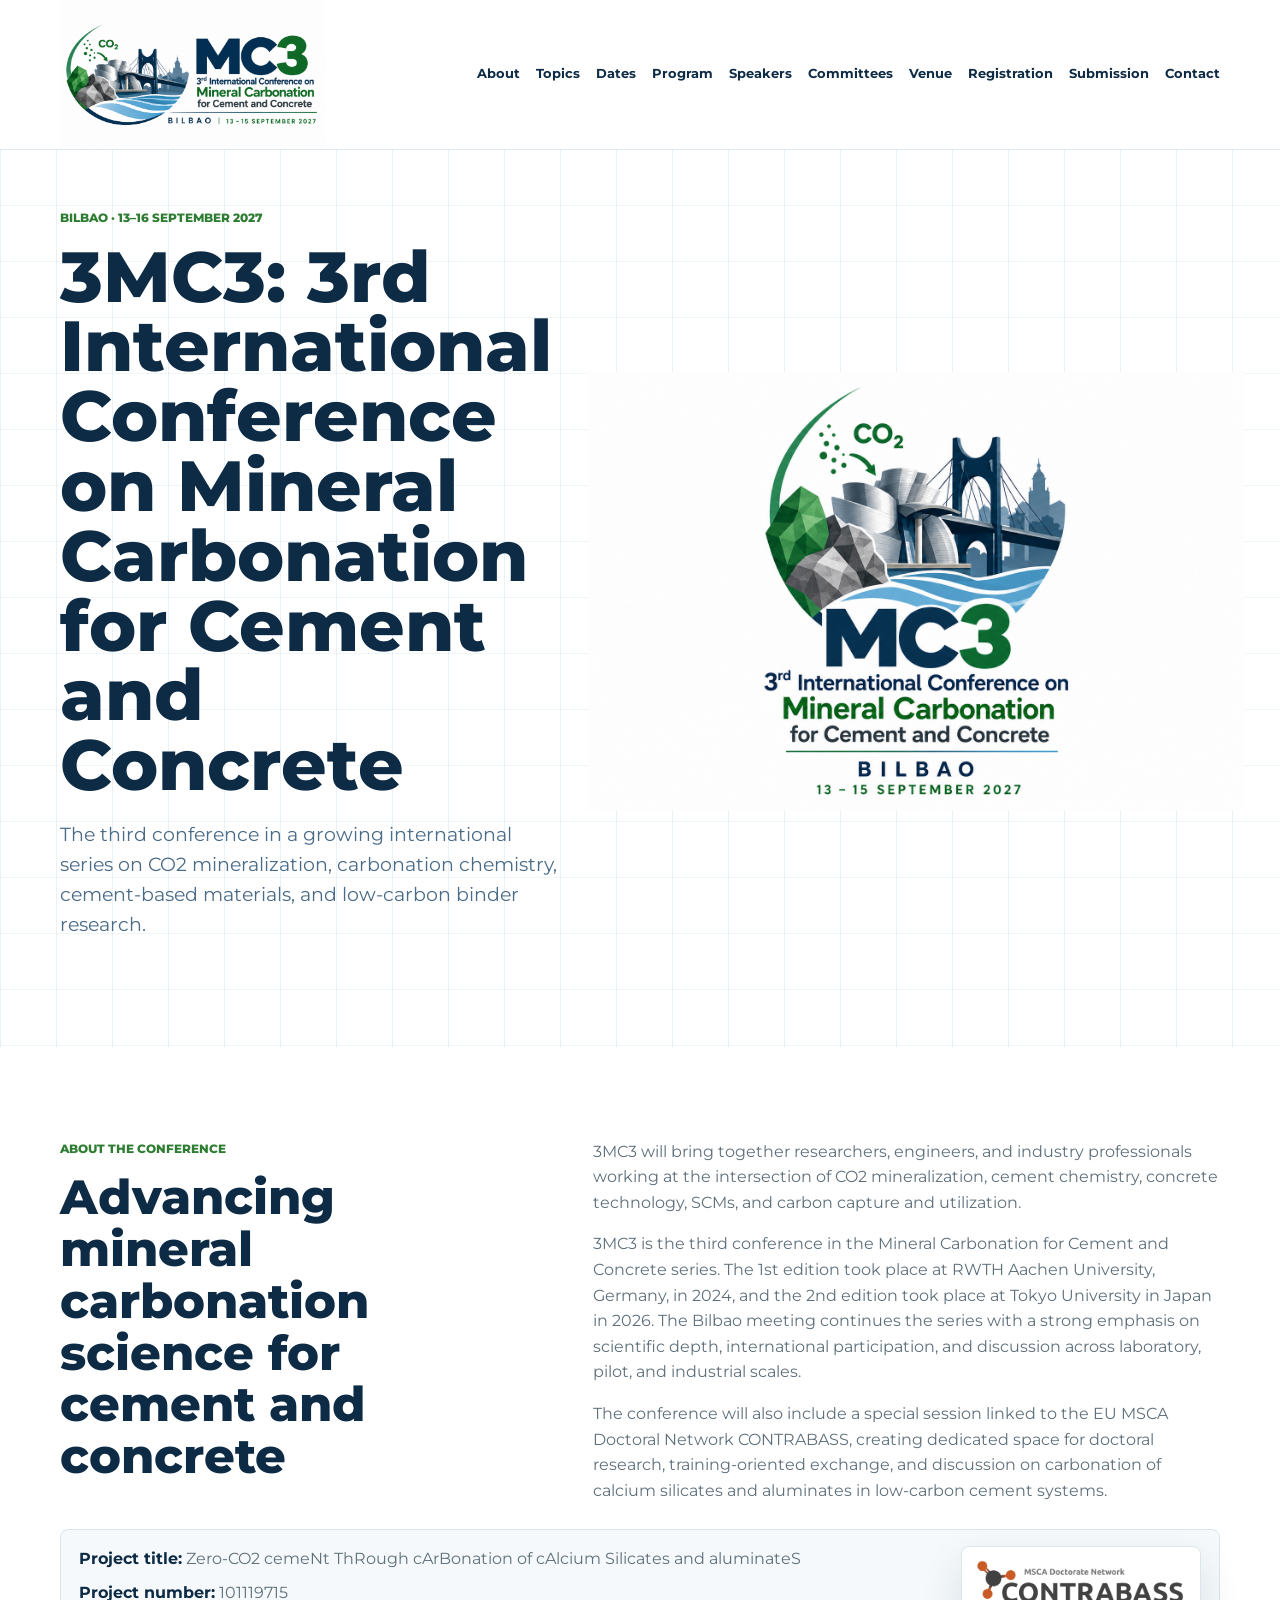
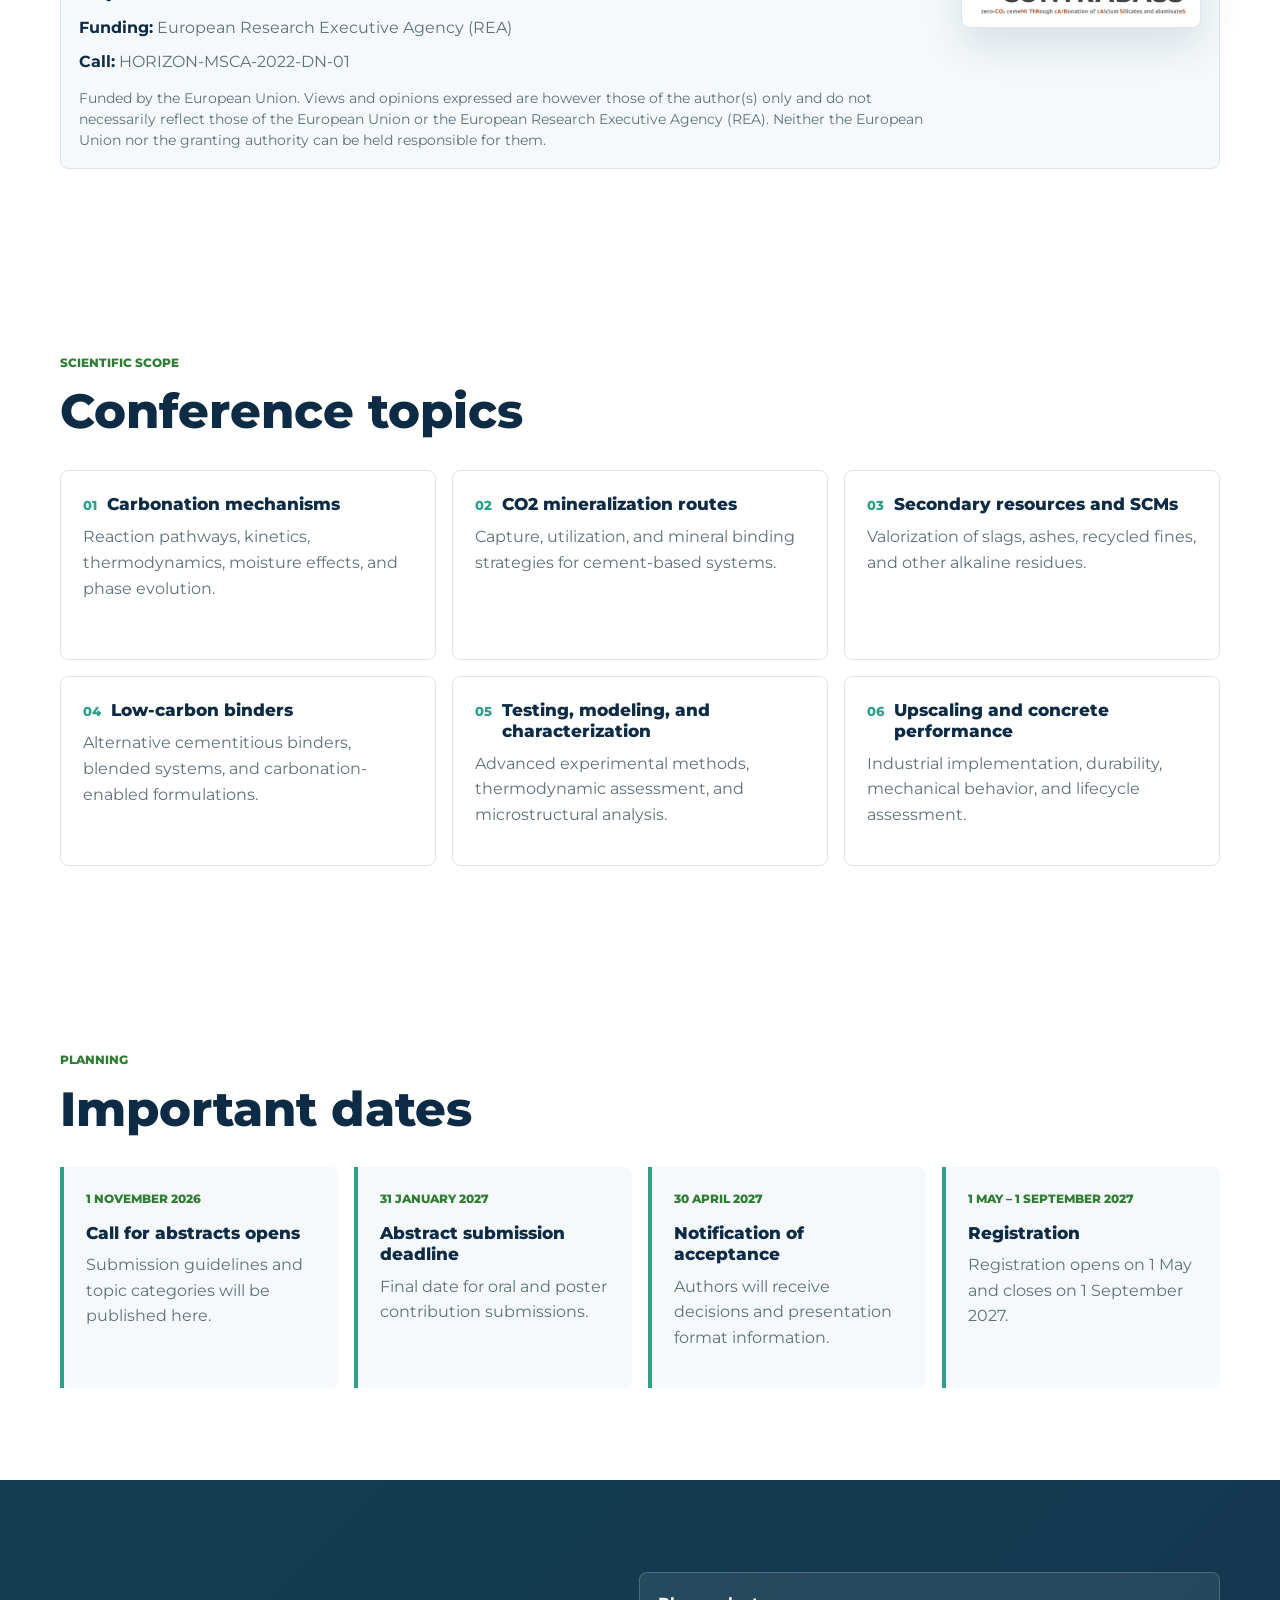
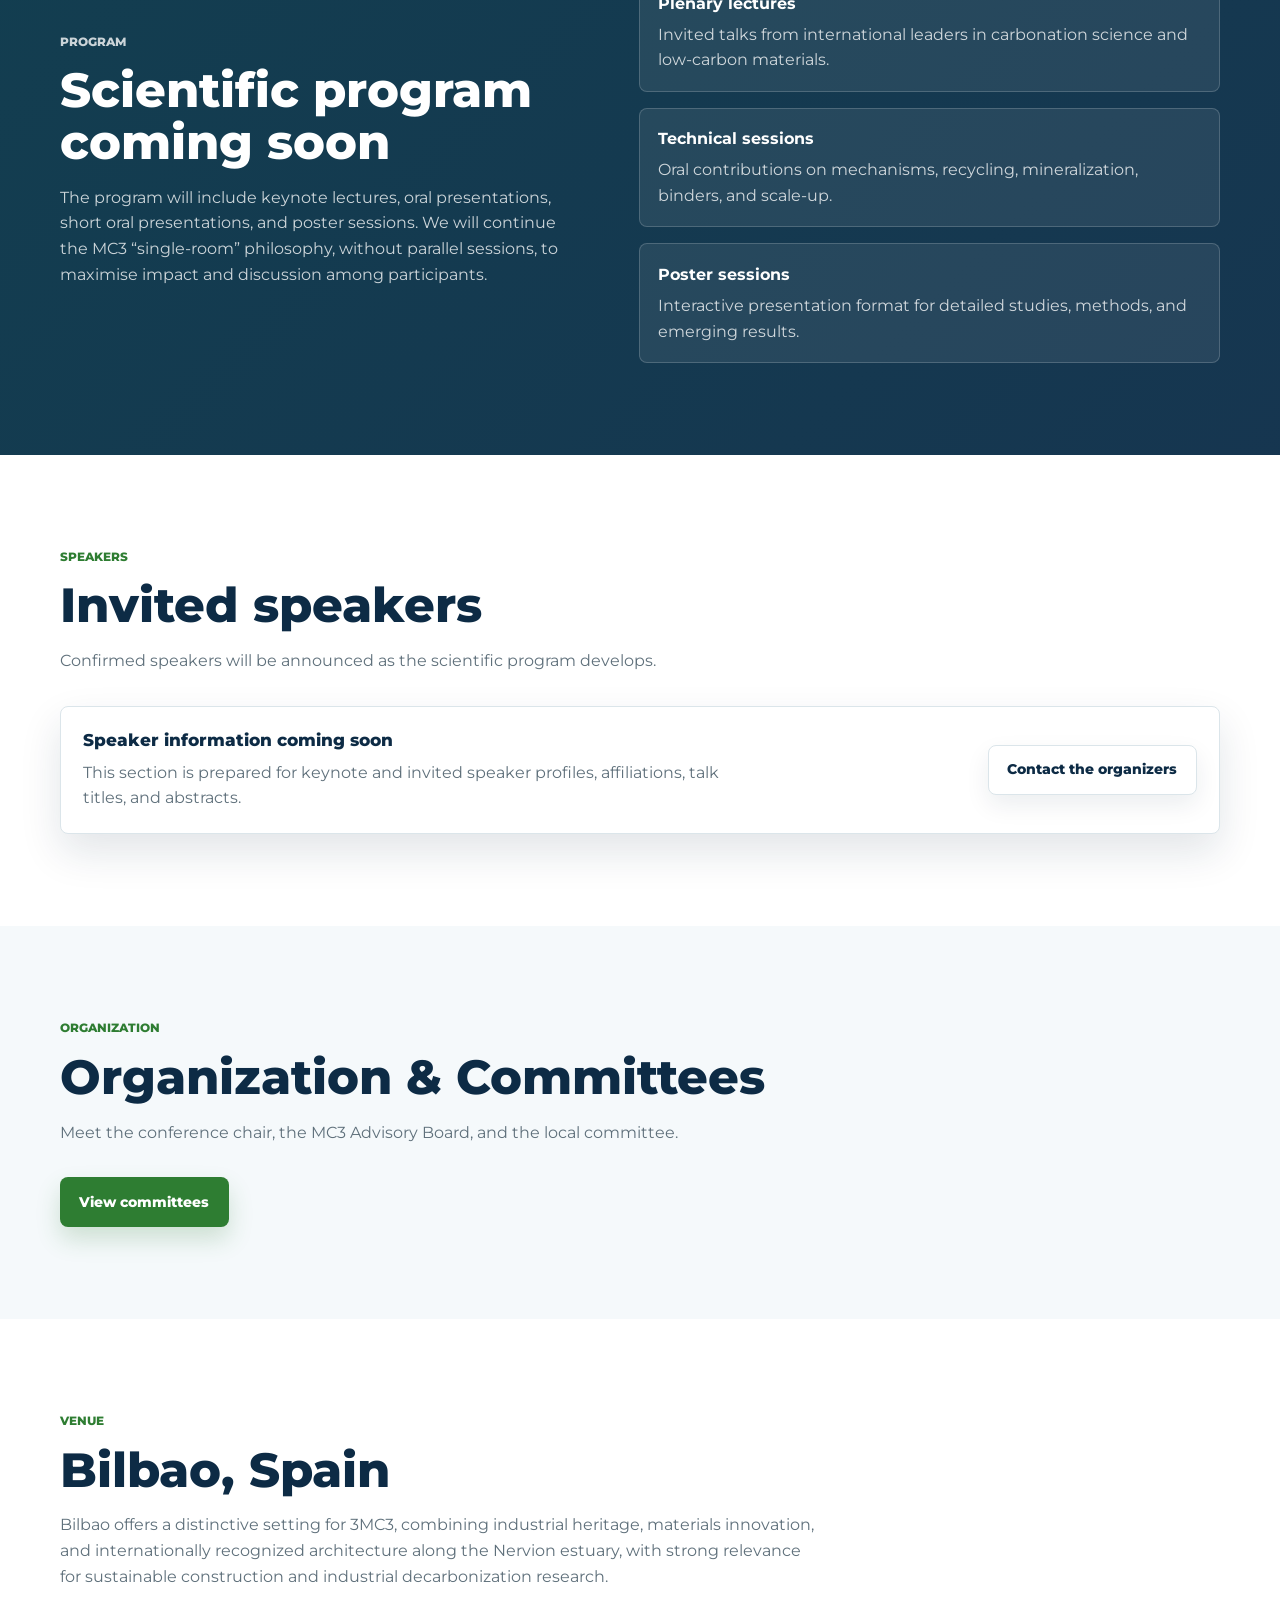
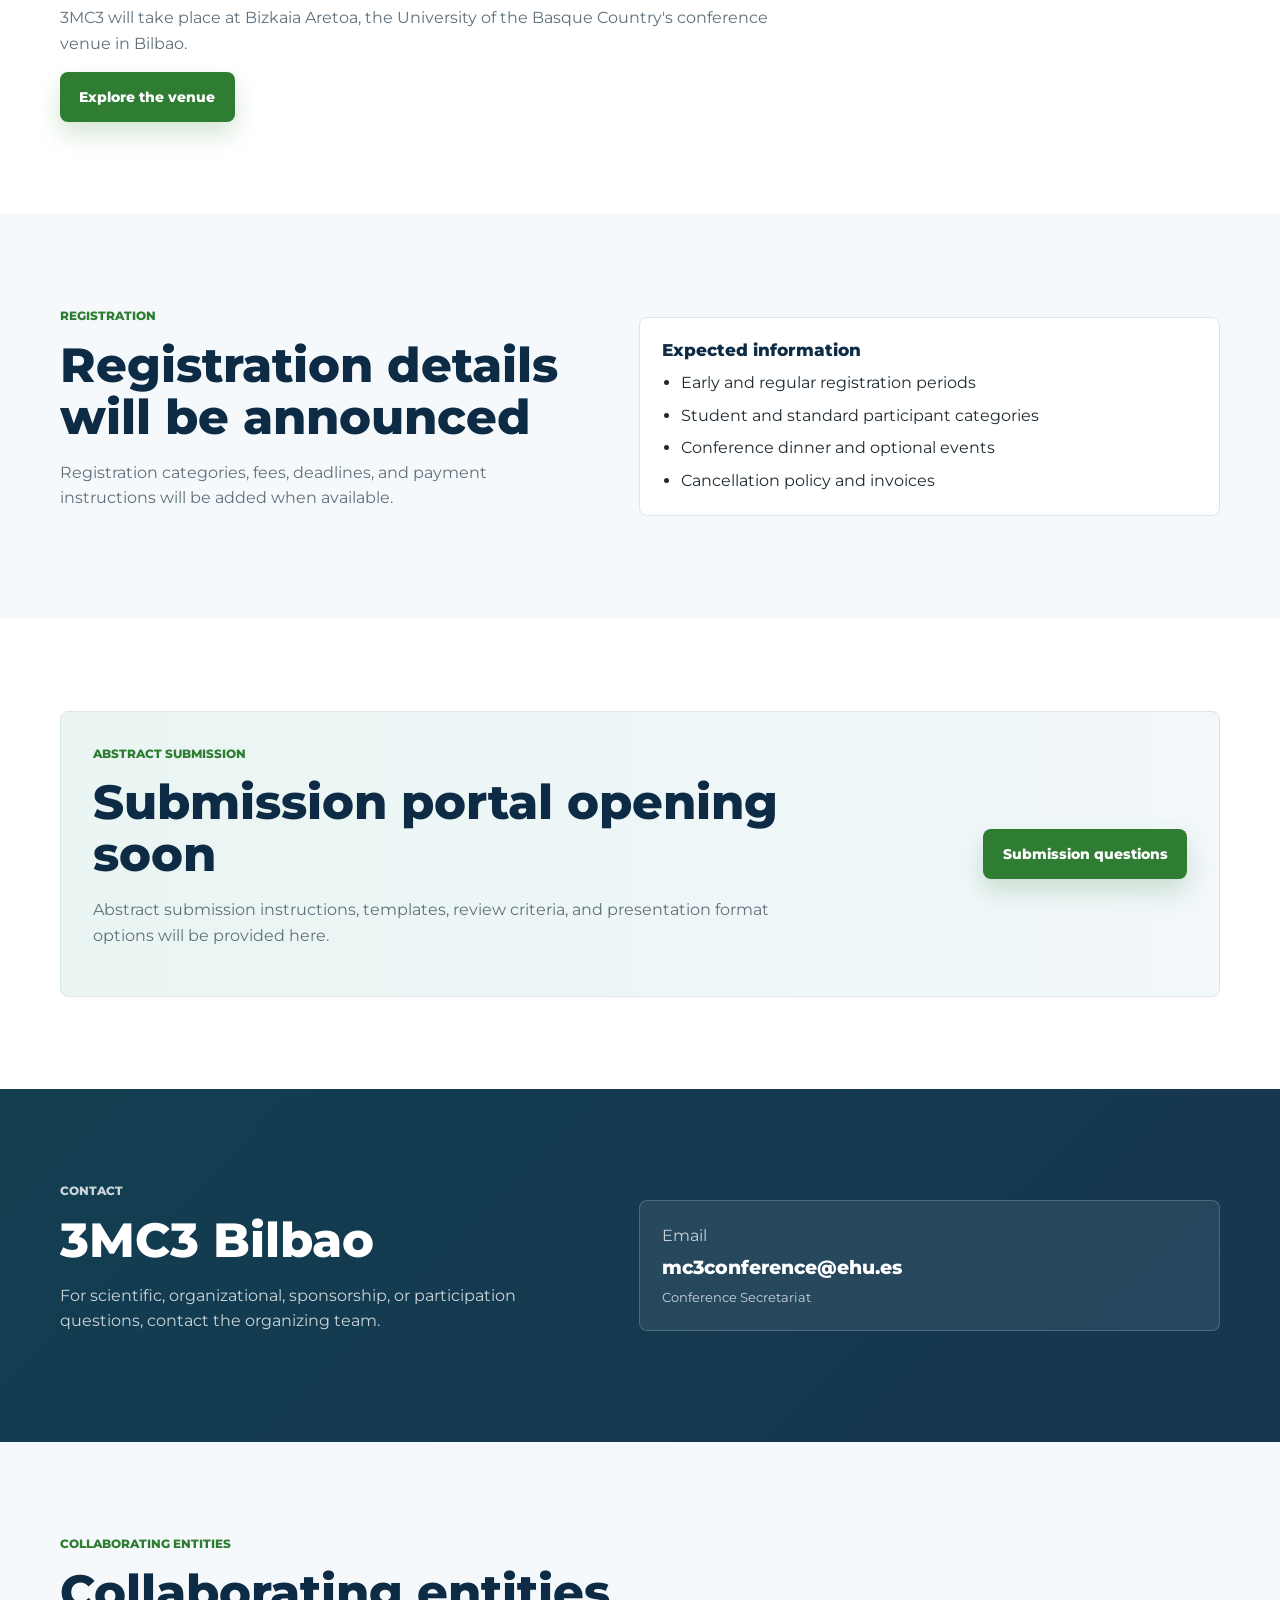
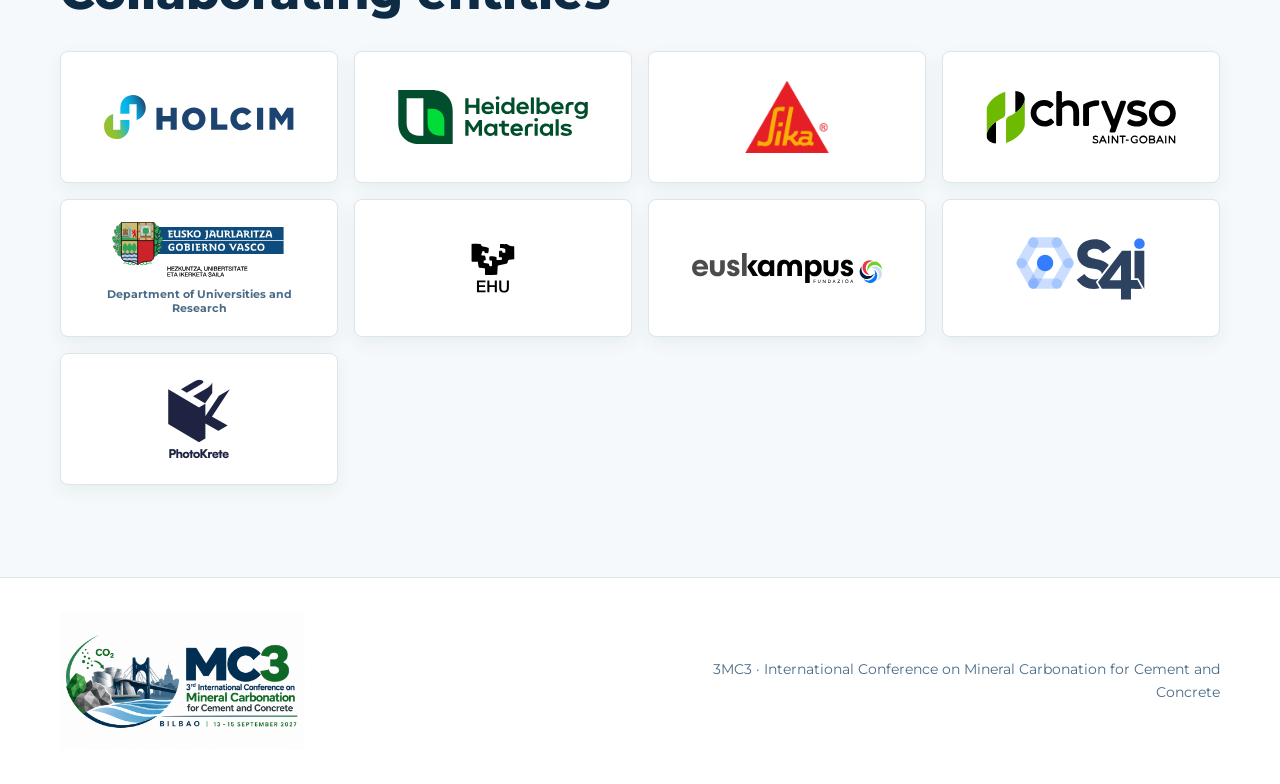
==== index.html @ 60c6a23c "logo corrected" ====
<!DOCTYPE html>
<html lang="en">
  <head>
    <meta charset="utf-8" />
    <meta name="viewport" content="width=device-width, initial-scale=1" />
    <meta
      name="description"
      content="3MC3 Bilbao: International Conference on Mineral Carbonation for Cement and Concrete, 13–16 September 2027."
    />
    <title>3MC3 Bilbao | Mineral Carbonation for Cement and Concrete</title>
    <link rel="preconnect" href="https://fonts.googleapis.com" />
    <link rel="preconnect" href="https://fonts.gstatic.com" crossorigin />
    <link
      href="https://fonts.googleapis.com/css2?family=Montserrat:wght@400;500;600;700;800&display=swap"
      rel="stylesheet"
    />
    <link rel="stylesheet" href="assets/css/styles.css" />
  </head>
  <body>
    <a class="skip-link" href="#main">Skip to main content</a>

    <header class="site-header" data-header>
      <div class="container header-inner">
        <a class="brand" href="#home" aria-label="3MC3 home">
          <img
            src="assets/img/mc3-logo-horizontal.png"
            alt="3MC3 Bilbao"
            class="brand-logo"
          />
        </a>

        <button class="nav-toggle" type="button" aria-expanded="false" aria-controls="site-nav">
          <span></span>
          <span></span>
          <span></span>
          <span class="sr-only">Menu</span>
        </button>

        <nav class="site-nav" id="site-nav" aria-label="Main navigation">
          <a href="#about">About</a>
          <a href="#topics">Topics</a>
          <a href="#dates">Dates</a>
          <a href="#program">Program</a>
          <a href="#speakers">Speakers</a>
          <a href="pages/committees.html">Committees</a>
          <a href="pages/venue.html">Venue</a>
          <a href="#registration">Registration</a>
          <a href="#abstracts">Submission</a>
          <a href="#contact">Contact</a>
        </nav>
      </div>
    </header>

    <main id="main">
      <section class="hero section" id="home">
        <div class="container hero-grid">
          <div class="hero-copy">
            <p class="eyebrow">Bilbao · 13–16 September 2027</p>
            <h1>3MC3: 3rd International Conference on Mineral Carbonation for Cement and Concrete</h1>
            <p class="hero-lede">
              The third conference in a growing international series on CO2 mineralization,
              carbonation chemistry, cement-based materials, and low-carbon binder research.
            </p>
          </div>
          <div class="hero-visual" aria-label="Conference visual identity">
            <img src="assets/img/mc3-logo-main.png" alt="3MC3 Bilbao logo" />
          </div>
        </div>
      </section>

      <section class="section" id="about">
        <div class="container">
          <div class="two-column">
            <div>
              <p class="section-kicker">About the conference</p>
              <h2>Advancing mineral carbonation science for cement and concrete</h2>
            </div>
            <div class="prose">
              <p>
                3MC3 will bring together researchers, engineers, and industry professionals
                working at the intersection of CO2 mineralization, cement chemistry, concrete
                technology, SCMs, and carbon capture and utilization.
              </p>
              <p>
                3MC3 is the third conference in the Mineral Carbonation for Cement and Concrete
                series. The 1st edition took place at RWTH Aachen University, Germany, in 2024, and
                the 2nd edition took place at Tokyo University in Japan in 2026. The Bilbao meeting continues the
                series with a strong emphasis on scientific depth, international participation, and
                discussion across laboratory, pilot, and industrial scales.
              </p>
              <p>
                The conference will also include a special session linked to the EU MSCA Doctoral
                Network CONTRABASS, creating dedicated space for doctoral research, training-oriented
                exchange, and discussion on carbonation of calcium silicates and aluminates in
                low-carbon cement systems.
              </p>
            </div>
          </div>
          <div class="about-inline-block">
            <div class="about-inline-copy">
              <p><strong>Project title:</strong> Zero-CO2 cemeNt ThRough cArBonation of cAlcium Silicates and aluminateS</p>
              <p><strong>Project number:</strong> 101119715</p>
              <p><strong>Funding:</strong> European Research Executive Agency (REA)</p>
              <p><strong>Call:</strong> HORIZON-MSCA-2022-DN-01</p>
              <p class="funding-note">
                Funded by the European Union. Views and opinions expressed are however those of
                the author(s) only and do not necessarily reflect those of the European Union or
                the European Research Executive Agency (REA). Neither the European Union nor the
                granting authority can be held responsible for them.
              </p>
            </div>
            <a
              class="about-inline-logo"
              href="https://www.contrabass-msca.eu/"
              target="_blank"
              rel="noreferrer"
              aria-label="CONTRABASS doctoral network website"
            >
              <img src="assets/img/contrabass-logo.png" alt="CONTRABASS MSCA Doctoral Network" />
            </a>
          </div>
        </div>
      </section>

      <section class="section" id="topics">
        <div class="container">
          <div class="section-heading">
            <p class="section-kicker">Scientific scope</p>
            <h2>Conference topics</h2>
          </div>
          <div class="card-grid topics-grid">
            <article class="card topic-card">
              <div class="topic-heading">
                <span class="topic-index">01</span>
                <h3>Carbonation mechanisms</h3>
              </div>
              <p>Reaction pathways, kinetics, thermodynamics, moisture effects, and phase evolution.</p>
            </article>
            <article class="card topic-card">
              <div class="topic-heading">
                <span class="topic-index">02</span>
                <h3>CO2 mineralization routes</h3>
              </div>
              <p>Capture, utilization, and mineral binding strategies for cement-based systems.</p>
            </article>
            <article class="card topic-card">
              <div class="topic-heading">
                <span class="topic-index">03</span>
                <h3>Secondary resources and SCMs</h3>
              </div>
              <p>Valorization of slags, ashes, recycled fines, and other alkaline residues.</p>
            </article>
            <article class="card topic-card">
              <div class="topic-heading">
                <span class="topic-index">04</span>
                <h3>Low-carbon binders</h3>
              </div>
              <p>Alternative cementitious binders, blended systems, and carbonation-enabled formulations.</p>
            </article>
            <article class="card topic-card">
              <div class="topic-heading">
                <span class="topic-index">05</span>
                <h3>Testing, modeling, and characterization</h3>
              </div>
              <p>Advanced experimental methods, thermodynamic assessment, and microstructural analysis.</p>
            </article>
            <article class="card topic-card">
              <div class="topic-heading">
                <span class="topic-index">06</span>
                <h3>Upscaling and concrete performance</h3>
              </div>
              <p>Industrial implementation, durability, mechanical behavior, and lifecycle assessment.</p>
            </article>
          </div>
        </div>
      </section>

      <section class="section" id="dates">
        <div class="container">
          <div class="section-heading">
            <p class="section-kicker">Planning</p>
            <h2>Important dates</h2>
          </div>
          <div class="timeline">
            <article class="timeline-item">
              <span>1 November 2026</span>
              <h3>Call for abstracts opens</h3>
              <p>Submission guidelines and topic categories will be published here.</p>
            </article>
            <article class="timeline-item">
              <span>31 January 2027</span>
              <h3>Abstract submission deadline</h3>
              <p>Final date for oral and poster contribution submissions.</p>
            </article>
            <article class="timeline-item">
              <span>30 April 2027</span>
              <h3>Notification of acceptance</h3>
              <p>Authors will receive decisions and presentation format information.</p>
            </article>
            <article class="timeline-item">
              <span>1 May – 1 September 2027</span>
              <h3>Registration</h3>
              <p>Registration opens on 1 May and closes on 1 September 2027.</p>
            </article>
          </div>
        </div>
      </section>

      <section class="section section-navy" id="program">
        <div class="container program-layout">
          <div>
            <p class="section-kicker">Program</p>
            <h2>Scientific program coming soon</h2>
            <p>
              The program will include keynote lectures, oral presentations, short oral
              presentations, and poster sessions. We will continue the MC3 “single-room”
              philosophy, without parallel sessions, to maximise impact and discussion among
              participants.
            </p>
          </div>
          <div class="program-list" aria-label="Program structure">
            <article>
              <strong>Plenary lectures</strong>
              <span>Invited talks from international leaders in carbonation science and low-carbon materials.</span>
            </article>
            <article>
              <strong>Technical sessions</strong>
              <span>Oral contributions on mechanisms, recycling, mineralization, binders, and scale-up.</span>
            </article>
            <article>
              <strong>Poster sessions</strong>
              <span>Interactive presentation format for detailed studies, methods, and emerging results.</span>
            </article>
          </div>
        </div>
      </section>

      <section class="section" id="speakers">
        <div class="container">
          <div class="section-heading">
            <p class="section-kicker">Speakers</p>
            <h2>Invited speakers</h2>
            <p>Confirmed speakers will be announced as the scientific program develops.</p>
          </div>
          <div class="speaker-placeholder">
            <div>
              <h3>Speaker information coming soon</h3>
              <p>
                This section is prepared for keynote and invited speaker profiles, affiliations,
                talk titles, and abstracts.
              </p>
            </div>
            <a class="button button-secondary" href="#contact">Contact the organizers</a>
          </div>
        </div>
      </section>

      <section class="section section-muted" id="committees">
        <div class="container">
          <div class="section-heading">
            <p class="section-kicker">Organization</p>
            <h2>Organization &amp; Committees</h2>
            <p>Meet the conference chair, the MC3 Advisory Board, and the local committee.</p>
          </div>
          <a class="button button-primary" href="pages/committees.html">View committees</a>
        </div>
      </section>

      <section class="section" id="venue">
        <div class="container venue-intro">
          <div>
            <p class="section-kicker">Venue</p>
            <h2>Bilbao, Spain</h2>
            <p>
              Bilbao offers a distinctive setting for 3MC3, combining industrial heritage,
              materials innovation, and internationally recognized architecture along the Nervion
              estuary, with strong relevance for sustainable construction and industrial
              decarbonization research.
            </p>
            <p>
              3MC3 will take place at Bizkaia Aretoa, the University of the Basque Country's conference
              venue in Bilbao.
            </p>
            <a class="button button-primary" href="pages/venue.html">Explore the venue</a>
          </div>
        </div>
      </section>

      <section class="section section-muted" id="registration">
        <div class="container registration-grid">
          <div>
            <p class="section-kicker">Registration</p>
            <h2>Registration details will be announced</h2>
            <p>
              Registration categories, fees, deadlines, and payment instructions will be added when
              available.
            </p>
          </div>
          <div class="card registration-card">
            <h3>Expected information</h3>
            <ul>
              <li>Early and regular registration periods</li>
              <li>Student and standard participant categories</li>
              <li>Conference dinner and optional events</li>
              <li>Cancellation policy and invoices</li>
            </ul>
          </div>
        </div>
      </section>

      <section class="section" id="abstracts">
        <div class="container abstract-panel">
          <div>
            <p class="section-kicker">Abstract submission</p>
            <h2>Submission portal opening soon</h2>
            <p>
              Abstract submission instructions, templates, review criteria, and presentation format
              options will be provided here.
            </p>
          </div>
          <a class="button button-primary" href="#contact">Submission questions</a>
        </div>
      </section>

      <section class="section section-navy contact-section" id="contact">
        <div class="container contact-grid">
          <div>
            <p class="section-kicker">Contact</p>
            <h2>3MC3 Bilbao</h2>
            <p>
              For scientific, organizational, sponsorship, or participation questions, contact the
              organizing team.
            </p>
          </div>
          <div class="contact-card">
            <span>Email</span>
            <strong><a href="mailto:mc3conference@ehu.es">mc3conference@ehu.es</a></strong>
            <small>Conference Secretariat</small>
          </div>
        </div>
      </section>

      <section class="section collaborators-section" id="collaborators" aria-labelledby="collaborators-heading">
        <div class="container">
          <div class="section-heading">
            <p class="section-kicker">Collaborating entities</p>
            <h2 id="collaborators-heading">Collaborating entities</h2>
          </div>
          <div class="collaborator-grid">
            <a class="collaborator-logo" href="https://www.holcim.com/" target="_blank" rel="noopener" aria-label="Holcim">
              <img src="assets/img/partners/holcim.svg" alt="Holcim" />
            </a>
            <a class="collaborator-logo" href="https://www.heidelbergmaterials.com/" target="_blank" rel="noopener" aria-label="Heidelberg Materials">
              <img src="assets/img/partners/heidelberg-materials.svg" alt="Heidelberg Materials" />
            </a>
            <a class="collaborator-logo" href="https://www.sika.com/" target="_blank" rel="noopener" aria-label="Sika">
              <img src="assets/img/partners/sika.png" alt="Sika" />
            </a>
            <a class="collaborator-logo" href="https://www.chryso.com/" target="_blank" rel="noopener" aria-label="Chryso">
              <img src="assets/img/partners/chryso.svg" alt="Chryso" />
            </a>
            <a class="collaborator-logo collaborator-logo-government" href="https://www.euskadi.eus/" target="_blank" rel="noopener" aria-label="Basque Government Department of Universities and Research">
              <img src="assets/img/partners/basque-government.svg" alt="Basque Government Department of Universities and Research" />
              <span>Department of Universities and Research</span>
            </a>
            <a class="collaborator-logo" href="https://www.ehu.eus/en/" target="_blank" rel="noopener" aria-label="UPV/EHU">
              <img src="assets/img/partners/upv-ehu.svg" alt="UPV/EHU" />
            </a>
            <a class="collaborator-logo" href="https://www.euskampus.eus/en" target="_blank" rel="noopener" aria-label="Euskampus Fundazioa">
              <img src="assets/img/partners/euskampus.svg" alt="Euskampus Fundazioa" />
            </a>
            <a class="collaborator-logo" href="https://www.s4industry.eu/" target="_blank" rel="noopener" aria-label="Science for Industry">
              <img src="assets/img/partners/s4industry.svg" alt="Science for Industry" />
            </a>
            <a class="collaborator-logo collaborator-logo-photokrete" href="https://pkphotokrete.com/" target="_blank" rel="noopener" aria-label="PhotoKrete">
              <img src="assets/img/partners/photokrete.png" alt="PhotoKrete" />
            </a>
          </div>
        </div>
      </section>
    </main>

    <footer class="site-footer">
      <div class="container footer-inner">
        <img src="assets/img/mc3-logo-horizontal.png" alt="3MC3 Bilbao" />
        <p>
          3MC3 · International Conference on Mineral Carbonation for Cement and Concrete
        </p>
      </div>
    </footer>

    <script src="assets/js/main.js"></script>
  </body>
</html>
---- assets/css/styles.css ----
:root {
  --navy: #0d2b45;
  --green: #2e7d32;
  --teal: #2fa189;
  --blue-grey: #4a6b87;
  --light-blue: #7eb4d1;
  --grey: #888888;
  --ink: #1d2a32;
  --muted: #5f707b;
  --line: #dbe5ea;
  --surface: #f5f9fb;
  --white: #ffffff;
  --shadow: 0 18px 42px rgba(13, 43, 69, 0.12);
  --radius: 8px;
  --container: 1160px;
}

* {
  box-sizing: border-box;
}

html {
  scroll-behavior: smooth;
}

body {
  margin: 0;
  color: var(--ink);
  font-family: "Montserrat", Arial, sans-serif;
  font-size: 16px;
  line-height: 1.6;
  background: var(--white);
}

img {
  display: block;
  max-width: 100%;
}

a {
  color: inherit;
  text-decoration: none;
}

p,
h1,
h2,
h3 {
  margin-top: 0;
}

p {
  color: var(--muted);
}

ul {
  margin: 0;
  padding-left: 1.2rem;
}

li + li {
  margin-top: 0.45rem;
}

.container {
  width: min(100% - 40px, var(--container));
  margin-inline: auto;
}

.skip-link {
  position: absolute;
  top: -100px;
  left: 1rem;
  z-index: 100;
  padding: 0.7rem 1rem;
  color: var(--white);
  background: var(--navy);
  border-radius: var(--radius);
}

.skip-link:focus {
  top: 1rem;
}

.sr-only {
  position: absolute;
  width: 1px;
  height: 1px;
  padding: 0;
  margin: -1px;
  overflow: hidden;
  clip: rect(0, 0, 0, 0);
  white-space: nowrap;
  border: 0;
}

.site-header {
  position: sticky;
  top: 0;
  z-index: 50;
  background: rgba(255, 255, 255, 0.96);
  border-bottom: 1px solid rgba(219, 229, 234, 0.9);
  backdrop-filter: blur(16px);
}

.header-inner {
  display: flex;
  align-items: center;
  justify-content: space-between;
  gap: 1.5rem;
  min-height: 86px;
}

.brand {
  flex: 0 0 auto;
}

.brand-logo {
  width: 265px;
  height: auto;
}

.site-nav {
  display: flex;
  align-items: center;
  justify-content: flex-end;
  flex-wrap: wrap;
  gap: 1rem;
  color: var(--navy);
  font-size: 0.84rem;
  font-weight: 700;
}

.site-nav a {
  padding: 0.45rem 0;
  border-bottom: 2px solid transparent;
}

.site-nav a:hover,
.site-nav a:focus-visible {
  color: var(--green);
  border-color: var(--teal);
}

.nav-toggle {
  display: none;
  width: 44px;
  height: 44px;
  padding: 0;
  background: var(--white);
  border: 1px solid var(--line);
  border-radius: var(--radius);
}

.nav-toggle span:not(.sr-only) {
  display: block;
  width: 20px;
  height: 2px;
  margin: 4px auto;
  background: var(--navy);
}

.section {
  padding: 92px 0;
  scroll-margin-top: 98px;
}

.section-tight {
  padding: 30px 0;
}

.section-muted {
  background: var(--surface);
}

.section-navy {
  color: var(--white);
  background:
    linear-gradient(135deg, rgba(47, 161, 137, 0.16), rgba(126, 180, 209, 0.08)),
    var(--navy);
}

.section-navy p,
.section-navy .section-kicker,
.section-navy span {
  color: rgba(255, 255, 255, 0.78);
}

.hero {
  min-height: calc(100vh - 86px);
  padding: 58px 0 74px;
  display: flex;
  align-items: center;
  background:
    linear-gradient(90deg, rgba(126, 180, 209, 0.18) 0 1px, transparent 1px 100%),
    linear-gradient(0deg, rgba(126, 180, 209, 0.12) 0 1px, transparent 1px 100%);
  background-size: 56px 56px;
}

.hero-grid {
  display: grid;
  grid-template-columns: minmax(0, 0.9fr) minmax(400px, 1.1fr);
  align-items: center;
  gap: 54px;
}

.eyebrow,
.section-kicker {
  margin-bottom: 0.85rem;
  color: var(--green);
  font-size: 0.78rem;
  font-weight: 800;
  letter-spacing: 0;
  text-transform: uppercase;
}

h1 {
  max-width: 850px;
  margin-bottom: 1.25rem;
  color: var(--navy);
  font-size: 4.45rem;
  line-height: 0.98;
  font-weight: 800;
}

h2 {
  margin-bottom: 1rem;
  color: var(--navy);
  font-size: 3rem;
  line-height: 1.08;
  font-weight: 800;
}

h3 {
  margin-bottom: 0.55rem;
  color: var(--navy);
  font-size: 1.08rem;
  line-height: 1.25;
  font-weight: 800;
}

.section-navy h2,
.section-navy h3 {
  color: var(--white);
}

.hero-lede {
  max-width: 680px;
  margin-bottom: 2rem;
  color: var(--blue-grey);
  font-size: 1.18rem;
}

.hero-actions,
.abstract-panel,
.speaker-placeholder {
  display: flex;
  align-items: center;
  flex-wrap: wrap;
  gap: 0.8rem;
}

.button {
  display: inline-flex;
  align-items: center;
  justify-content: center;
  min-height: 48px;
  padding: 0.78rem 1.15rem;
  border: 1px solid transparent;
  border-radius: var(--radius);
  font-size: 0.9rem;
  font-weight: 800;
  transition: transform 160ms ease, box-shadow 160ms ease, background 160ms ease;
}

.button:hover,
.button:focus-visible {
  transform: translateY(-1px);
}

.button-primary {
  color: var(--white);
  background: var(--green);
  box-shadow: 0 12px 24px rgba(46, 125, 50, 0.2);
}

.button-primary:hover,
.button-primary:focus-visible {
  background: #276b2b;
}

.button-secondary {
  color: var(--navy);
  background: var(--white);
  border-color: var(--line);
  box-shadow: 0 10px 24px rgba(13, 43, 69, 0.08);
}

.button-secondary:hover,
.button-secondary:focus-visible {
  border-color: var(--light-blue);
}

.hero-visual {
  display: flex;
  align-items: center;
  justify-content: center;
}

.hero-visual img {
  width: 100%;
  transform: scale(1.08);
}

.two-column {
  display: grid;
  grid-template-columns: 0.85fr 1.15fr;
  gap: 70px;
}

.prose p:last-child {
  margin-bottom: 0;
}

.about-inline-block {
  display: grid;
  grid-template-columns: minmax(0, 1fr) 240px;
  align-items: start;
  gap: 1.2rem;
  margin-top: 1.6rem;
  padding: 1rem 1.15rem;
  background: var(--surface);
  border: 1px solid var(--line);
  border-radius: var(--radius);
}

.about-inline-copy p {
  margin: 0;
}

.about-inline-copy p + p {
  margin-top: 0.55rem;
}

.about-inline-copy strong {
  color: var(--navy);
}

.about-inline-logo {
  justify-self: end;
  display: inline-flex;
  align-items: center;
  justify-content: center;
  padding: 0.8rem;
  background: var(--white);
  border: 1px solid var(--line);
  border-radius: var(--radius);
  box-shadow: var(--shadow);
}

.about-inline-logo img {
  width: min(100%, 220px);
  height: auto;
}

.section-heading {
  max-width: 760px;
  margin-bottom: 2rem;
}

.section-heading p:last-child {
  margin-bottom: 0;
}

.collaborators-section {
  background: var(--surface);
}

.collaborator-grid {
  display: grid;
  grid-template-columns: repeat(4, minmax(0, 1fr));
  gap: 1rem;
}

.collaborator-logo {
  display: flex;
  align-items: center;
  justify-content: center;
  min-height: 132px;
  padding: 1.35rem;
  background: #fff;
  border: 1px solid var(--line);
  border-radius: var(--radius);
  box-shadow: 0 6px 18px rgba(21, 49, 76, 0.06);
  transition: transform 180ms ease, box-shadow 180ms ease;
}

.collaborator-logo:hover,
.collaborator-logo:focus-visible {
  transform: translateY(-3px);
  box-shadow: 0 12px 24px rgba(21, 49, 76, 0.12);
}

.collaborator-logo img {
  display: block;
  width: 100%;
  max-width: 190px;
  max-height: 72px;
  object-fit: contain;
}

.collaborator-logo-government {
  flex-direction: column;
  gap: 0.55rem;
}

.collaborator-logo-government img {
  width: 190px;
  height: 56px;
  max-width: 100%;
  max-height: none;
  object-fit: cover;
  object-position: center;
}

.collaborator-logo-government span {
  max-width: 190px;
  color: var(--blue-grey);
  font-size: 0.7rem;
  font-weight: 700;
  line-height: 1.25;
  text-align: center;
}

.collaborator-logo-photokrete img {
  width: 150px;
  height: 86px;
  max-width: 100%;
  max-height: none;
  object-fit: cover;
  object-position: center;
}

.card-grid,
.committee-grid {
  display: grid;
  grid-template-columns: repeat(3, 1fr);
  gap: 1rem;
}

.card {
  padding: 1.35rem;
  background: var(--white);
  border: 1px solid var(--line);
  border-radius: var(--radius);
}

.topic-card {
  min-height: 190px;
}

.topic-heading {
  display: flex;
  align-items: baseline;
  gap: 0.65rem;
  margin-bottom: 0.55rem;
}

.topic-index {
  display: inline-block;
  color: var(--teal);
  font-size: 0.82rem;
  font-weight: 800;
}

.topic-heading h3 {
  margin-bottom: 0;
}

.timeline {
  display: grid;
  grid-template-columns: repeat(4, 1fr);
  gap: 1rem;
}

.timeline-item {
  position: relative;
  padding: 1.35rem;
  border-left: 4px solid var(--teal);
  background: var(--surface);
  border-radius: 0 var(--radius) var(--radius) 0;
}

.timeline-item span {
  display: block;
  margin-bottom: 0.8rem;
  color: var(--green);
  font-size: 0.78rem;
  font-weight: 800;
  text-transform: uppercase;
}

.program-layout,
.venue-layout,
.registration-grid,
.contact-grid {
  display: grid;
  grid-template-columns: 0.95fr 1.05fr;
  align-items: center;
  gap: 54px;
}

.venue-intro {
  max-width: 760px;
  margin-left: max(20px, calc((100% - var(--container)) / 2));
}

.program-list {
  display: grid;
  gap: 1rem;
}

.program-list article {
  padding: 1.1rem;
  background: rgba(255, 255, 255, 0.08);
  border: 1px solid rgba(255, 255, 255, 0.18);
  border-radius: var(--radius);
}

.program-list strong {
  display: block;
  margin-bottom: 0.35rem;
  color: var(--white);
}

.speaker-placeholder {
  justify-content: space-between;
  padding: 1.4rem;
  border: 1px solid var(--line);
  border-radius: var(--radius);
  background: var(--white);
  box-shadow: var(--shadow);
}

.speaker-placeholder div {
  max-width: 680px;
}

.speaker-placeholder p,
.registration-card p,
.card p {
  margin-bottom: 0;
}

.funding-note {
  margin-top: 0.85rem !important;
  font-size: 0.88rem;
  line-height: 1.5;
}

.committee-grid {
  grid-template-columns: repeat(4, minmax(0, 1fr));
}

.subpage-navigation {
  padding: 32px 0 0;
}

.subpage-navigation + .section {
  padding-top: 40px;
}

.subpage-navigation .committee-back-link {
  margin-bottom: 0;
}

.accommodation-grid {
  grid-template-columns: repeat(4, minmax(0, 1fr));
  align-items: stretch;
}

.accommodation-card {
  display: flex;
  flex-direction: column;
  min-width: 0;
  border-top: 3px solid var(--teal);
}

.accommodation-card h3 {
  overflow-wrap: anywhere;
}

.accommodation-card p {
  flex: 1;
  font-size: 0.88rem;
}

.accommodation-rate {
  display: block;
  margin-top: 0.45rem;
  color: var(--blue-grey);
  font-size: 0.82rem;
  font-weight: 700;
}

.committee-back-link {
  display: inline-block;
  margin-bottom: 2rem;
  color: var(--green);
  font-weight: 600;
}

.committee-back-link:hover,
.committee-back-link:focus-visible {
  text-decoration: underline;
}

.inline-link {
  color: var(--green);
  font-weight: 600;
  text-decoration: underline;
  text-underline-offset: 0.16em;
}

.inline-link:hover,
.inline-link:focus-visible {
  color: #276b2b;
}

.committee-member h3 {
  margin-bottom: 0.45rem;
  font-size: 1rem;
}

.committee-member p {
  overflow-wrap: anywhere;
}

.committee-chair {
  max-width: 560px;
  border-top: 3px solid var(--teal);
}

.site-nav a[aria-current="page"] {
  color: var(--green);
  border-color: var(--teal);
}

.venue-layout img {
  padding: 1rem;
  border: 1px solid var(--line);
  border-radius: var(--radius);
  background: var(--white);
}

.registration-card {
  background: var(--white);
}

.abstract-panel {
  justify-content: space-between;
  padding: 2rem;
  border: 1px solid var(--line);
  border-radius: var(--radius);
  background:
    linear-gradient(90deg, rgba(47, 161, 137, 0.1), rgba(126, 180, 209, 0.1)),
    var(--white);
}

.abstract-panel div {
  max-width: 720px;
}

.contact-card {
  padding: 1.35rem;
  background: rgba(255, 255, 255, 0.08);
  border: 1px solid rgba(255, 255, 255, 0.18);
  border-radius: var(--radius);
}

.contact-card span,
.contact-card small {
  display: block;
  color: rgba(255, 255, 255, 0.75);
}

.contact-card strong {
  display: inline-block;
  margin: 0.25rem 0;
  color: var(--white);
  font-size: 1.18rem;
  font-weight: 800;
}

.contact-card a {
  color: inherit;
  text-decoration: none;
}

.contact-card a:hover,
.contact-card a:focus-visible {
  text-decoration: underline;
  text-underline-offset: 0.16em;
}

.site-footer {
  padding: 34px 0;
  border-top: 1px solid var(--line);
  background: var(--white);
}

.footer-inner {
  display: flex;
  align-items: center;
  justify-content: space-between;
  gap: 2rem;
}

.footer-inner img {
  width: 245px;
}

.footer-inner p {
  max-width: 520px;
  margin: 0;
  color: var(--blue-grey);
  font-size: 0.9rem;
  text-align: right;
}

@media (max-width: 980px) {
  .header-inner {
    min-height: 76px;
  }

  .brand-logo {
    width: 220px;
  }

  .nav-toggle {
    display: block;
  }

  .site-nav {
    position: absolute;
    top: 76px;
    right: 20px;
    left: 20px;
    display: none;
    flex-direction: column;
    align-items: stretch;
    gap: 0;
    padding: 0.7rem;
    background: var(--white);
    border: 1px solid var(--line);
    border-radius: var(--radius);
    box-shadow: var(--shadow);
  }

  .site-nav.is-open {
    display: flex;
  }

  .site-nav a {
    padding: 0.75rem 0.85rem;
    border-bottom: 1px solid var(--line);
  }

  .site-nav a:last-child {
    border-bottom: 0;
  }

  .hero {
    min-height: auto;
    padding-top: 46px;
  }

  .hero-grid,
  .two-column,
  .program-layout,
  .venue-layout,
  .registration-grid,
  .contact-grid {
    grid-template-columns: 1fr;
    gap: 34px;
  }

  .hero-grid {
    grid-template-columns: 1fr;
  }

  .hero-visual {
    max-width: 500px;
    margin-inline: auto;
  }

  .about-inline-block {
    grid-template-columns: 1fr;
  }

  .about-inline-logo {
    justify-self: start;
  }

  h1 {
    font-size: 3.1rem;
  }

  h2 {
    font-size: 2.35rem;
  }

  .card-grid,
  .accommodation-grid,
  .timeline {
    grid-template-columns: repeat(2, 1fr);
  }

  .committee-grid {
    grid-template-columns: repeat(2, minmax(0, 1fr));
  }

  .collaborator-grid {
    grid-template-columns: repeat(3, minmax(0, 1fr));
  }
}

@media (max-width: 640px) {
  .container {
    width: min(100% - 28px, var(--container));
  }

  .brand-logo {
    width: 185px;
  }

  .section {
    padding: 64px 0;
  }

  .section-tight {
    padding: 20px 0;
  }

  .hero {
    padding: 34px 0 56px;
  }

  h1 {
    font-size: 2.2rem;
  }

  h2 {
    font-size: 1.9rem;
  }

  .hero-lede {
    font-size: 1rem;
  }

  .card-grid,
  .committee-grid,
  .accommodation-grid,
  .timeline {
    grid-template-columns: 1fr;
  }

  .collaborator-grid {
    grid-template-columns: repeat(2, minmax(0, 1fr));
  }

  .collaborator-logo {
    min-height: 112px;
    padding: 1rem;
  }

  .hero-actions,
  .abstract-panel,
  .speaker-placeholder {
    align-items: stretch;
    flex-direction: column;
  }

  .button {
    width: 100%;
  }

  .abstract-panel {
    padding: 1.35rem;
  }

  .footer-inner {
    align-items: flex-start;
    flex-direction: column;
  }

  .footer-inner p {
    text-align: left;
  }
}
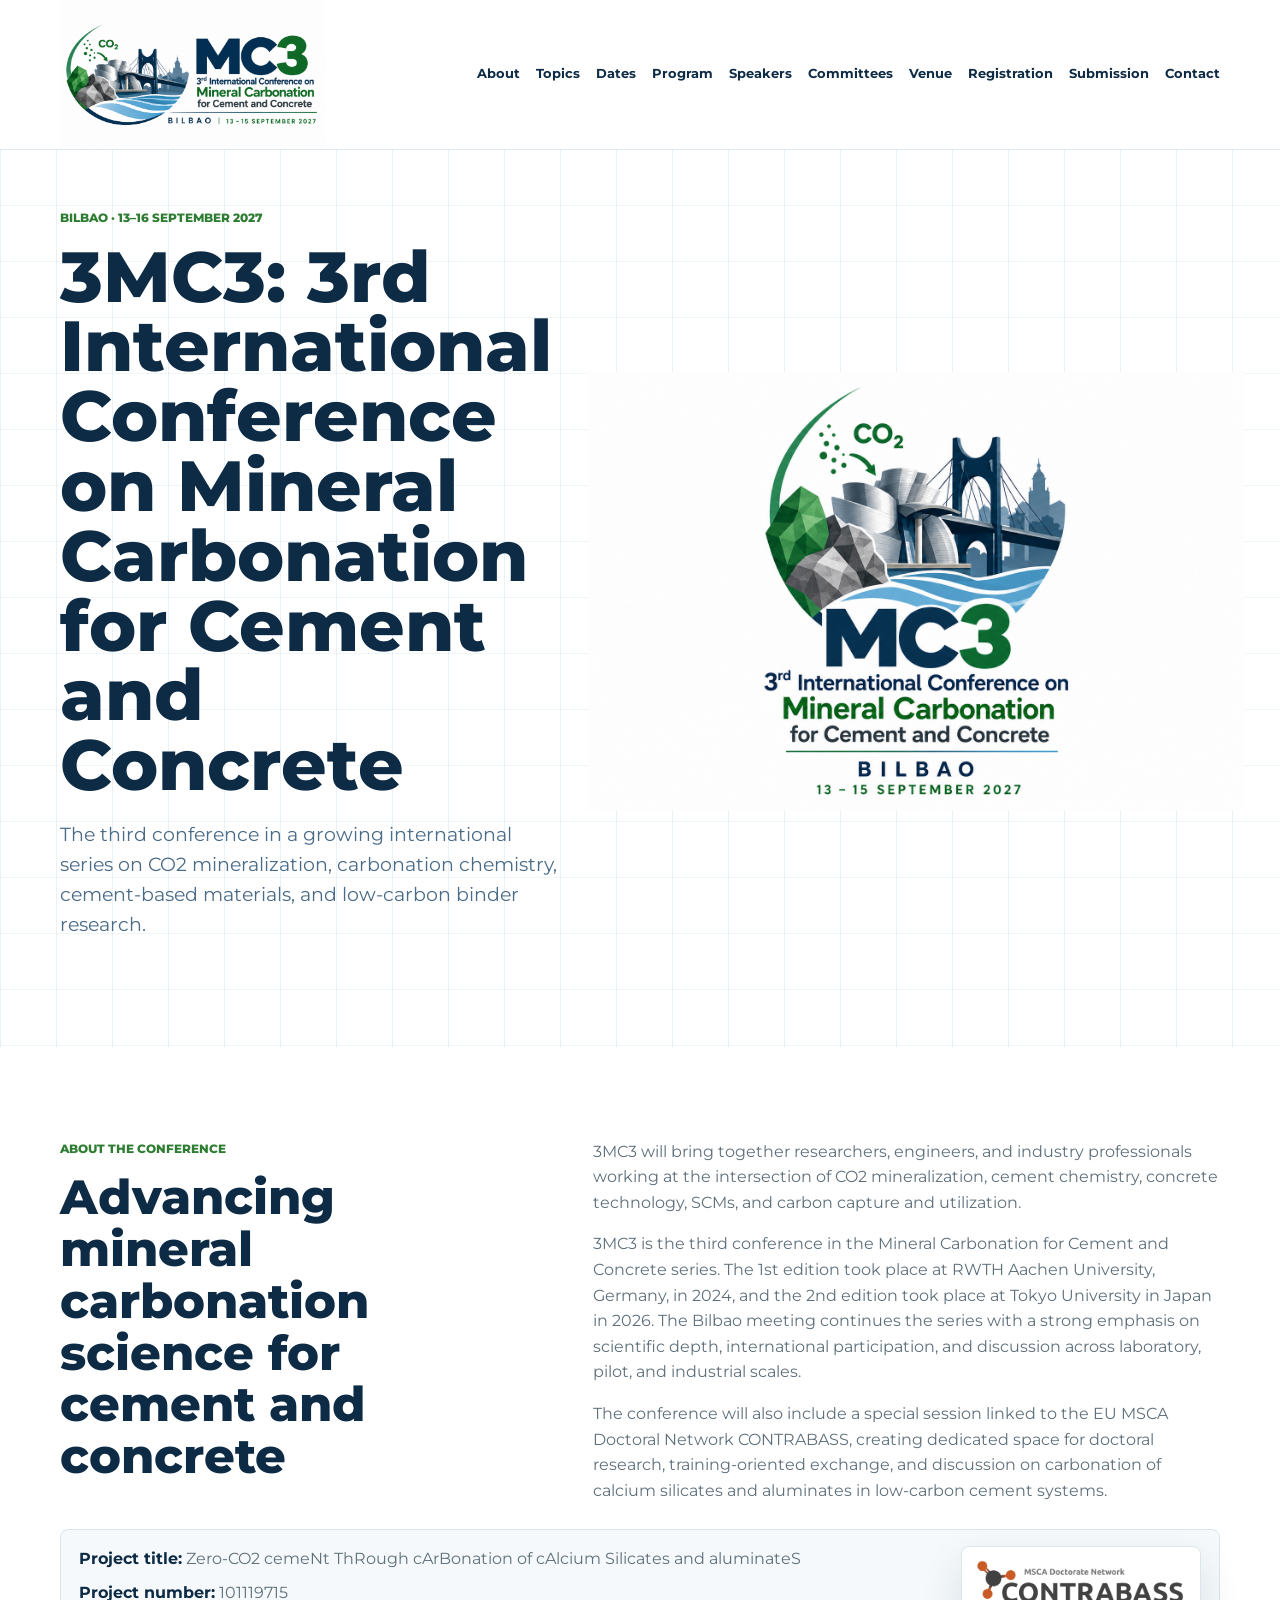
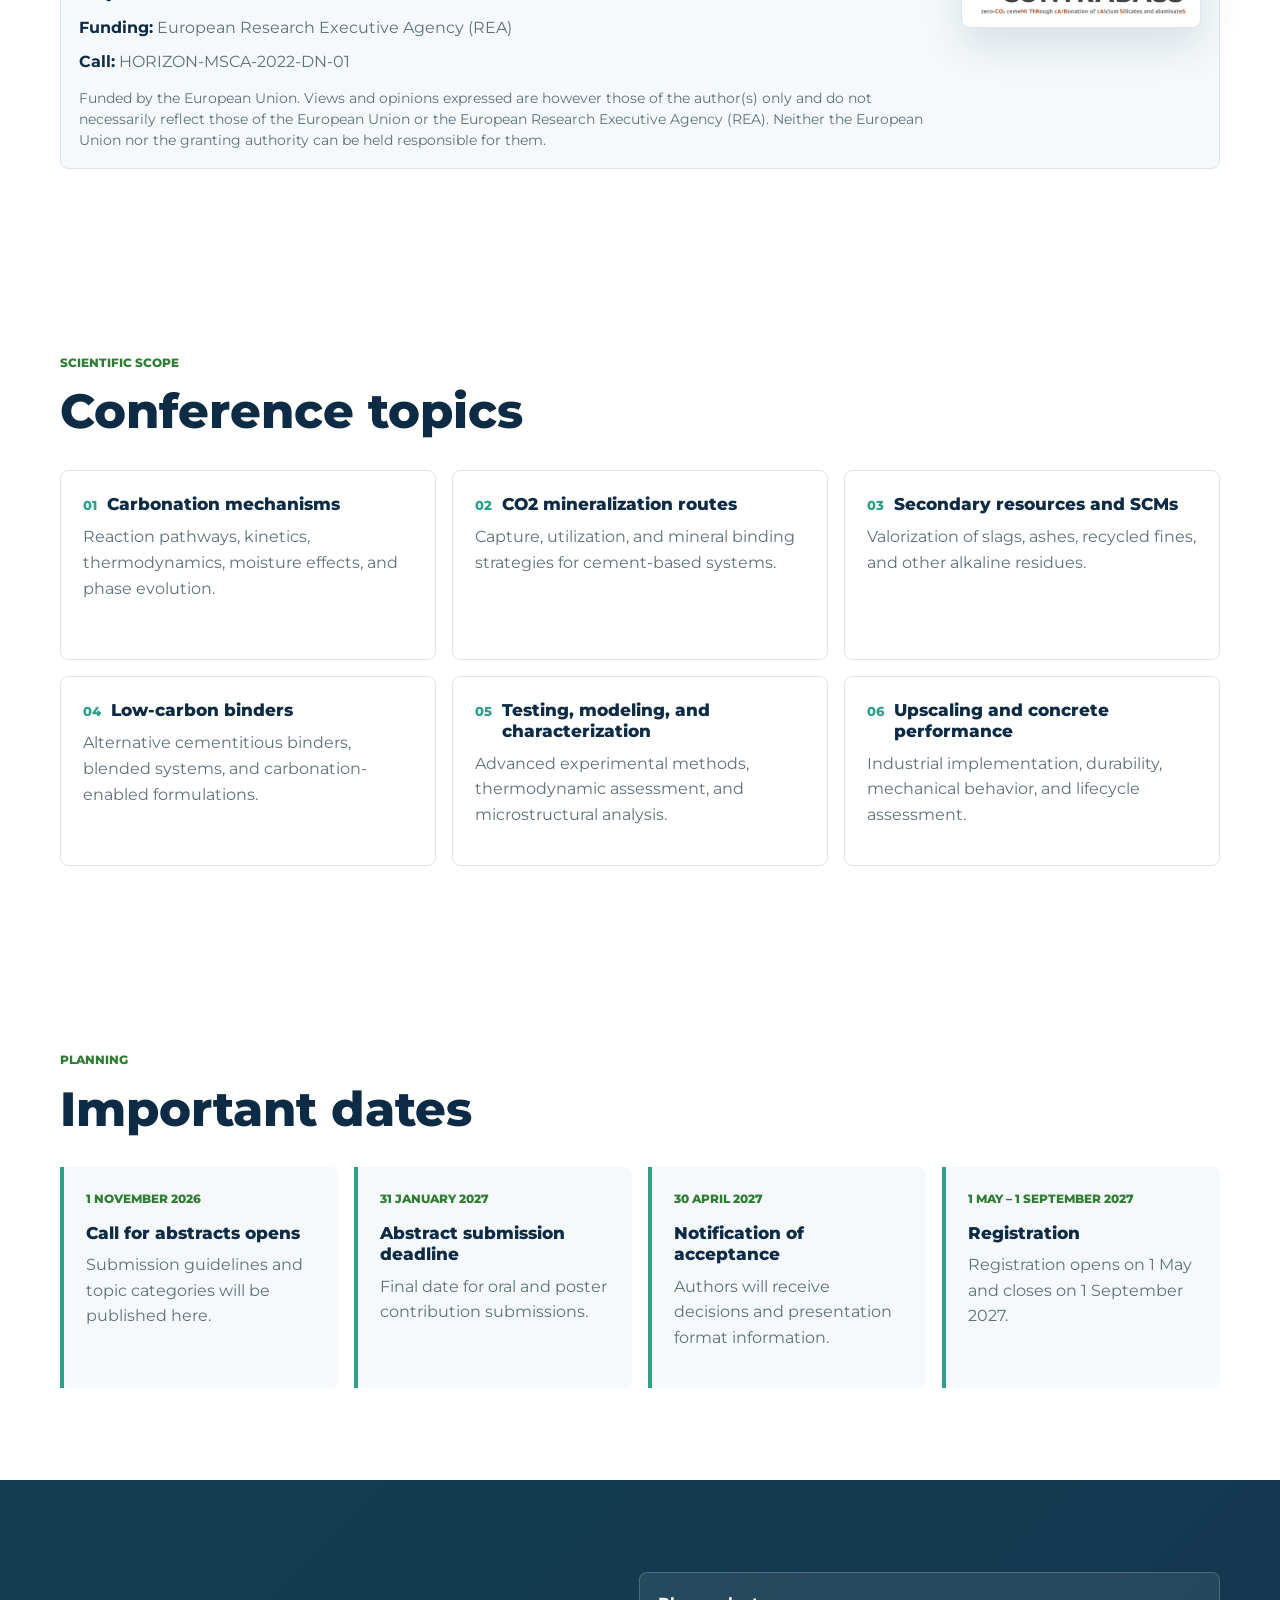
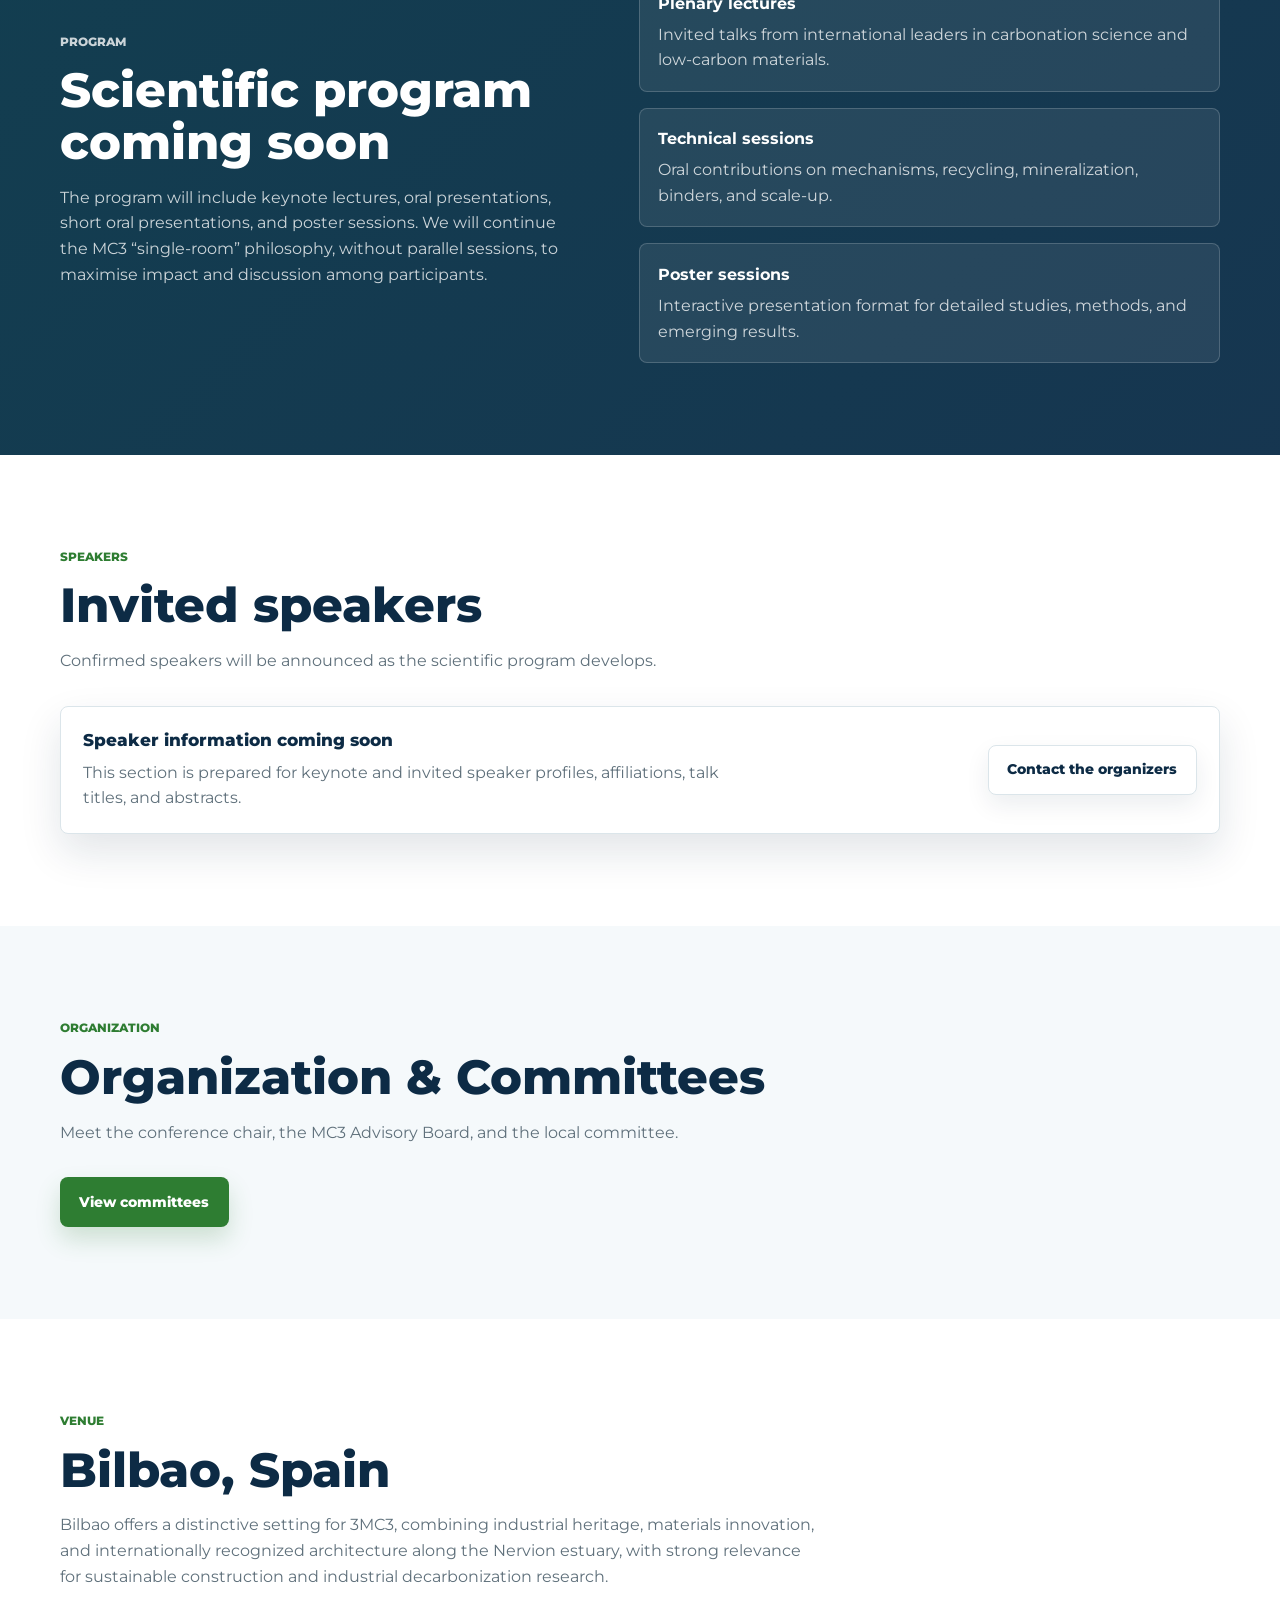
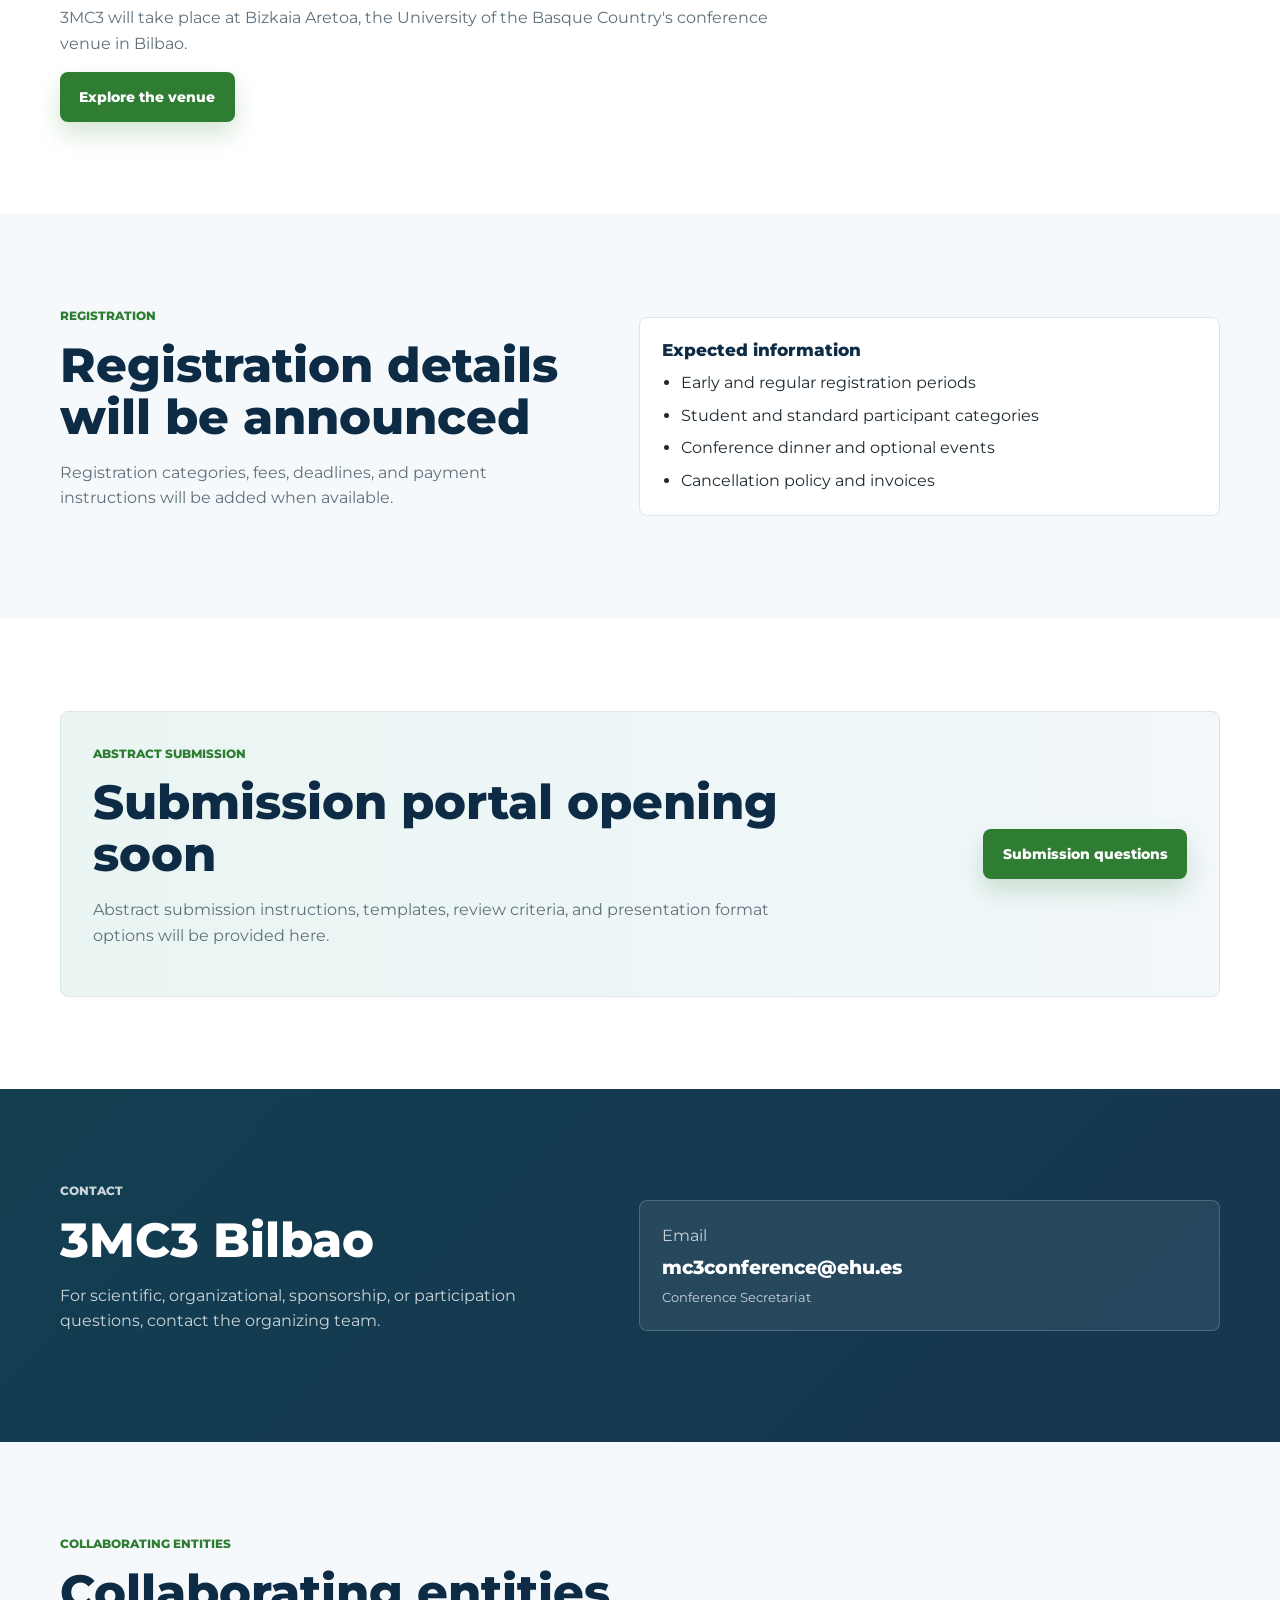
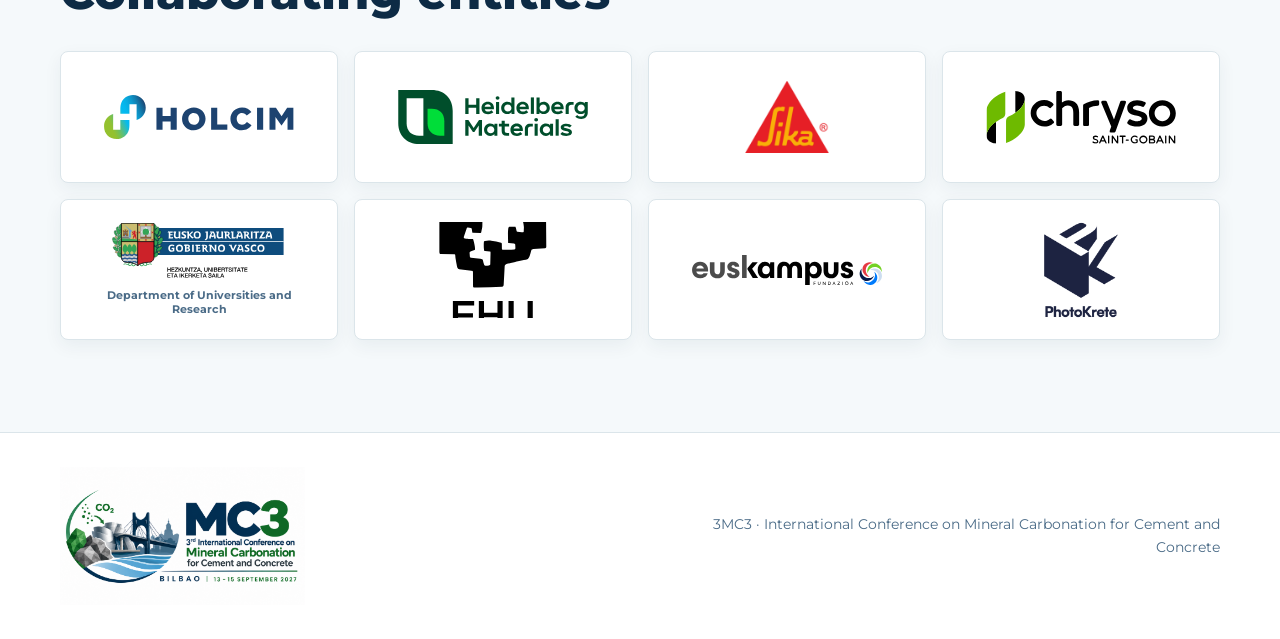
==== commit 0640fb0e: "logos corrected" ====
--- a/index.html
+++ b/index.html
@@ -363,14 +363,11 @@
               <img src="assets/img/partners/basque-government.svg" alt="Basque Government Department of Universities and Research" />
               <span>Department of Universities and Research</span>
             </a>
-            <a class="collaborator-logo" href="https://www.ehu.eus/en/" target="_blank" rel="noopener" aria-label="UPV/EHU">
+            <a class="collaborator-logo collaborator-logo-ehu" href="https://www.ehu.eus/en/" target="_blank" rel="noopener" aria-label="UPV/EHU">
               <img src="assets/img/partners/upv-ehu.svg" alt="UPV/EHU" />
             </a>
             <a class="collaborator-logo" href="https://www.euskampus.eus/en" target="_blank" rel="noopener" aria-label="Euskampus Fundazioa">
               <img src="assets/img/partners/euskampus.svg" alt="Euskampus Fundazioa" />
-            </a>
-            <a class="collaborator-logo" href="https://www.s4industry.eu/" target="_blank" rel="noopener" aria-label="Science for Industry">
-              <img src="assets/img/partners/s4industry.svg" alt="Science for Industry" />
             </a>
             <a class="collaborator-logo collaborator-logo-photokrete" href="https://pkphotokrete.com/" target="_blank" rel="noopener" aria-label="PhotoKrete">
               <img src="assets/img/partners/photokrete.png" alt="PhotoKrete" />
--- a/assets/css/styles.css
+++ b/assets/css/styles.css
@@ -432,9 +432,10 @@
   text-align: center;
 }
 
+.collaborator-logo-ehu img,
 .collaborator-logo-photokrete img {
-  width: 150px;
-  height: 86px;
+  width: 180px;
+  height: 96px;
   max-width: 100%;
   max-height: none;
   object-fit: cover;
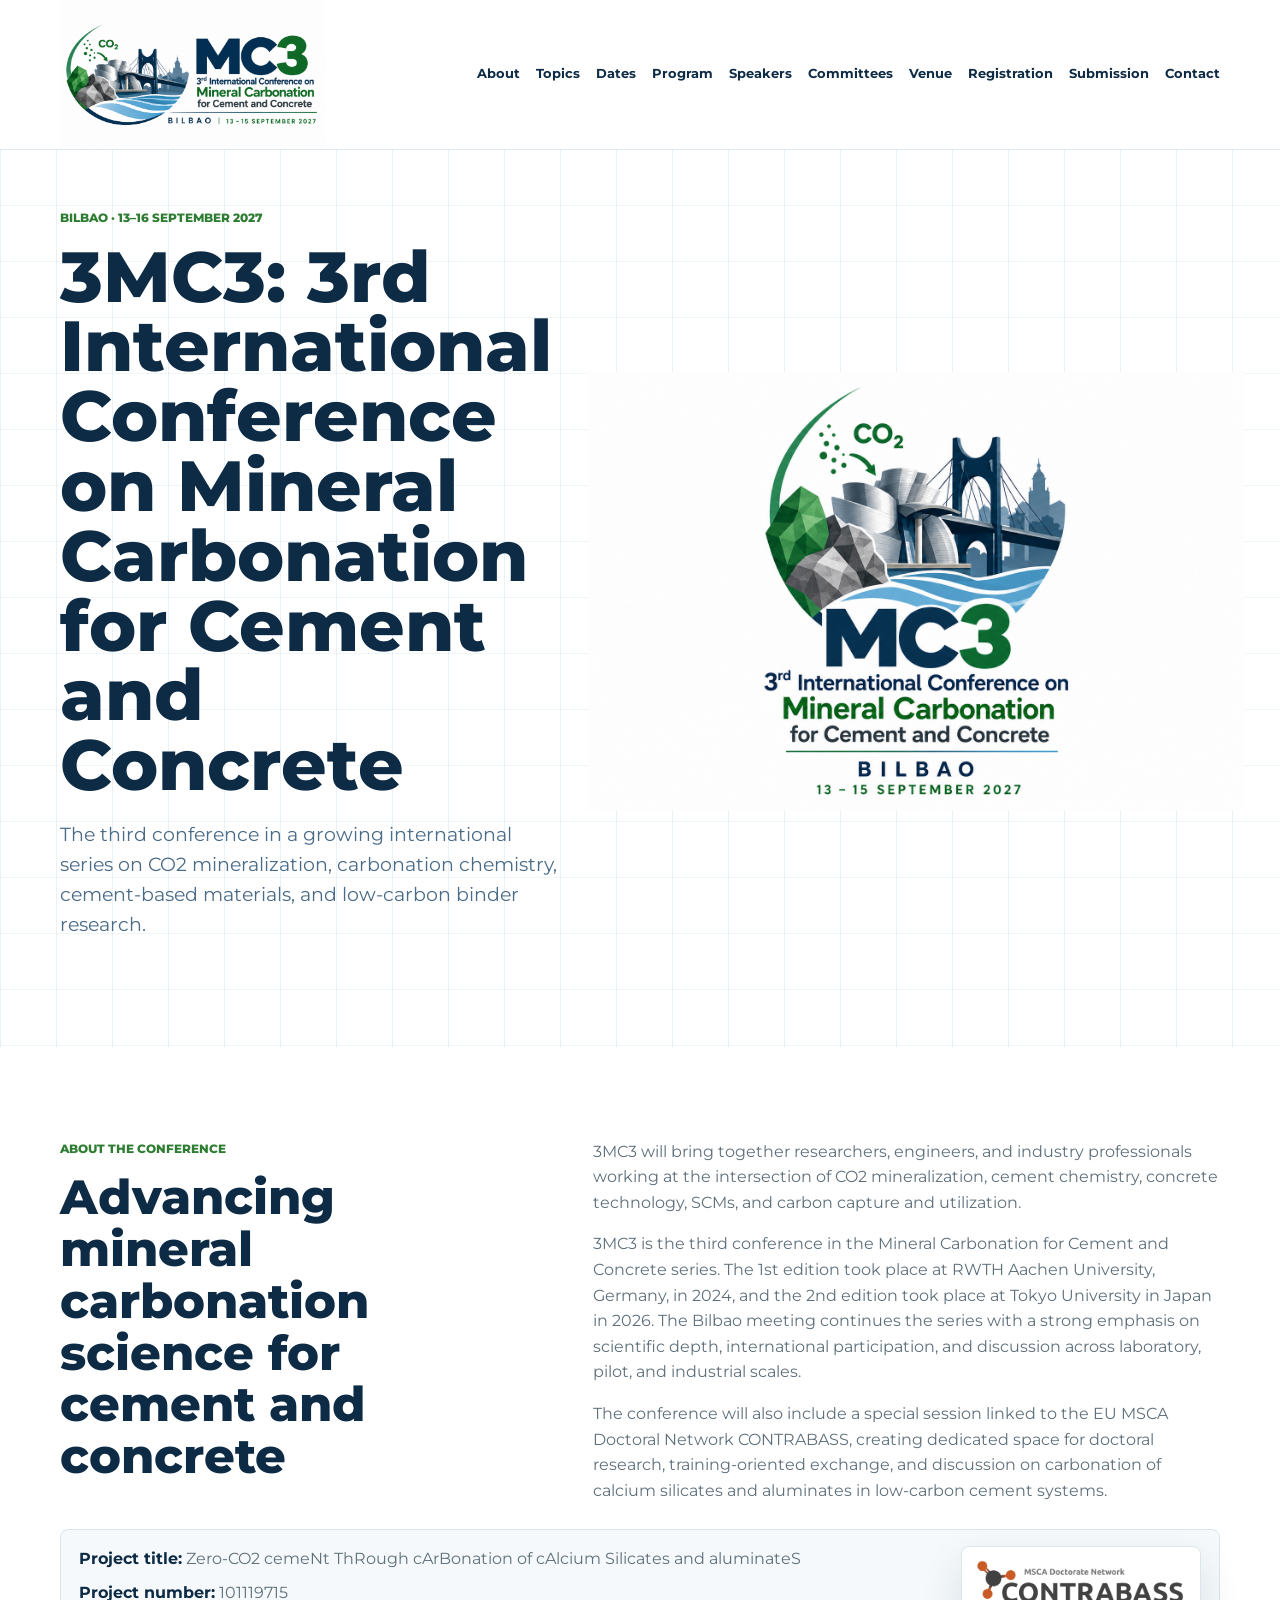
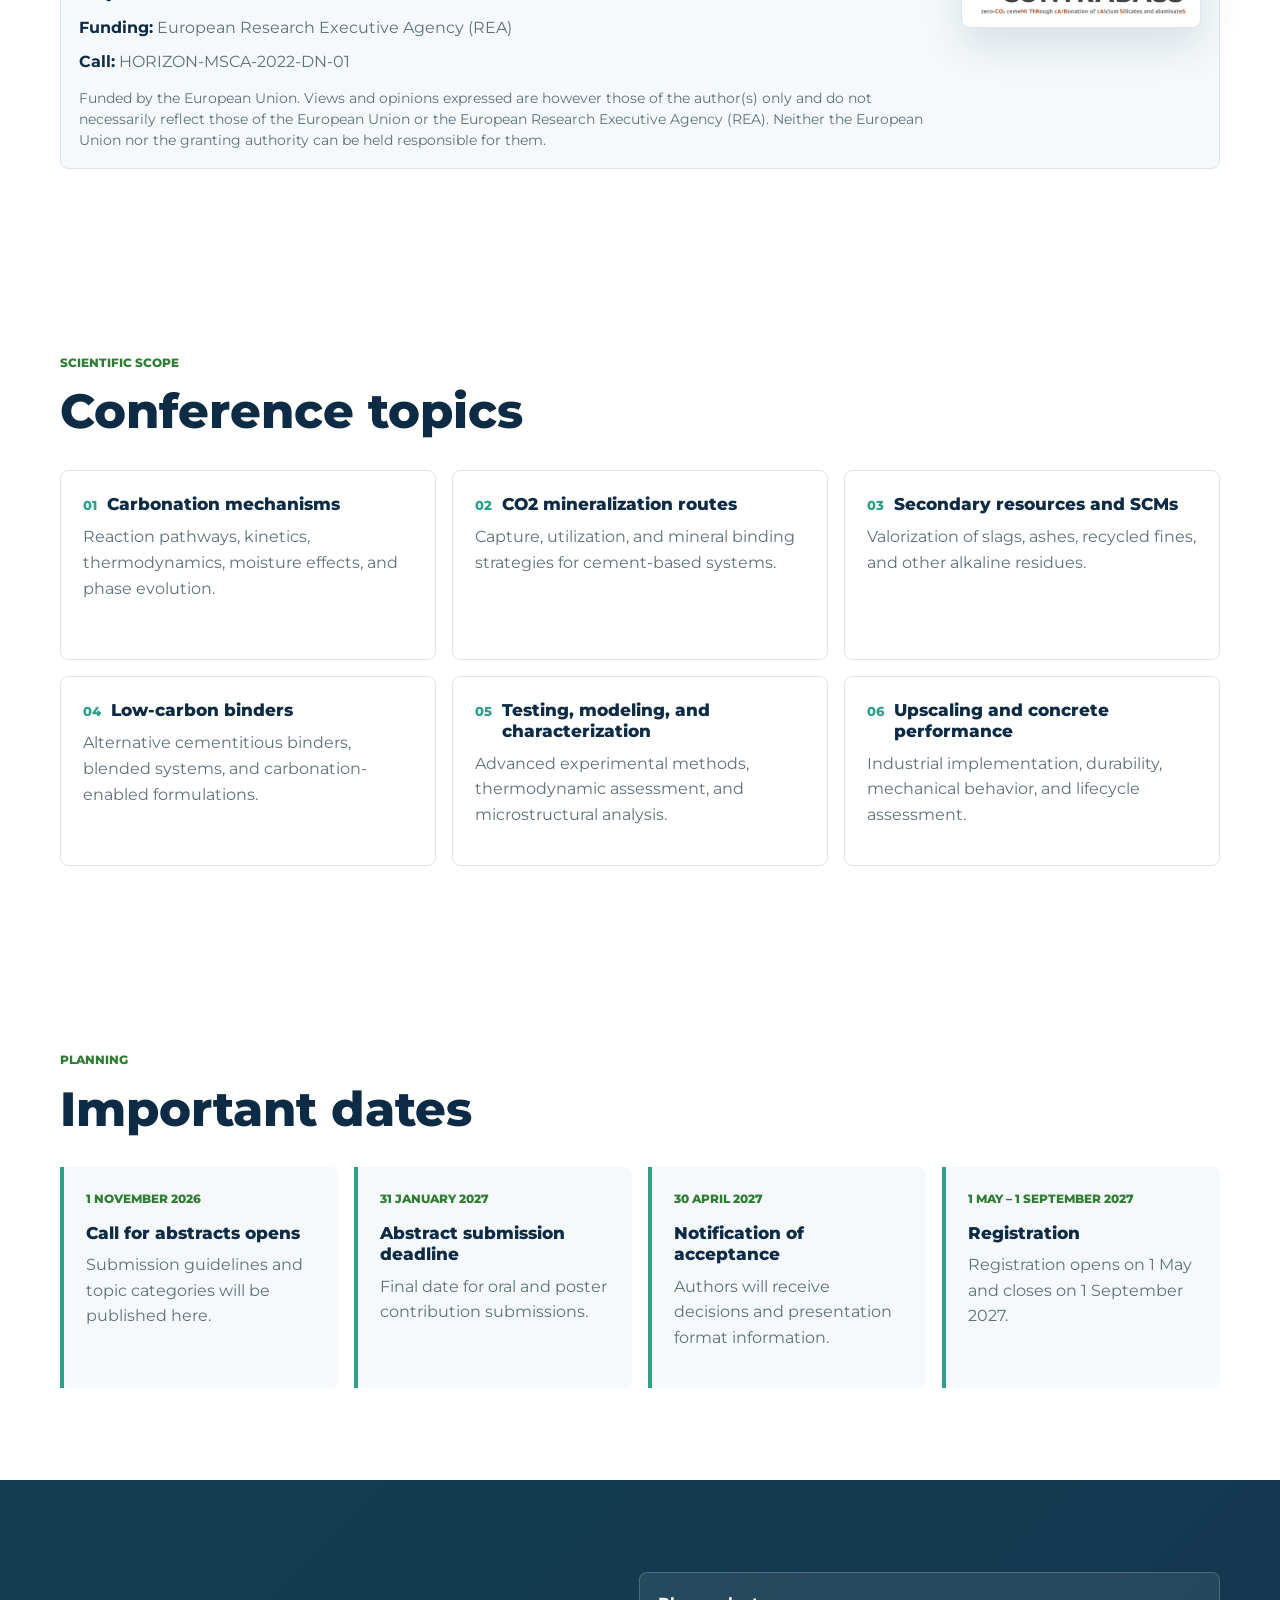
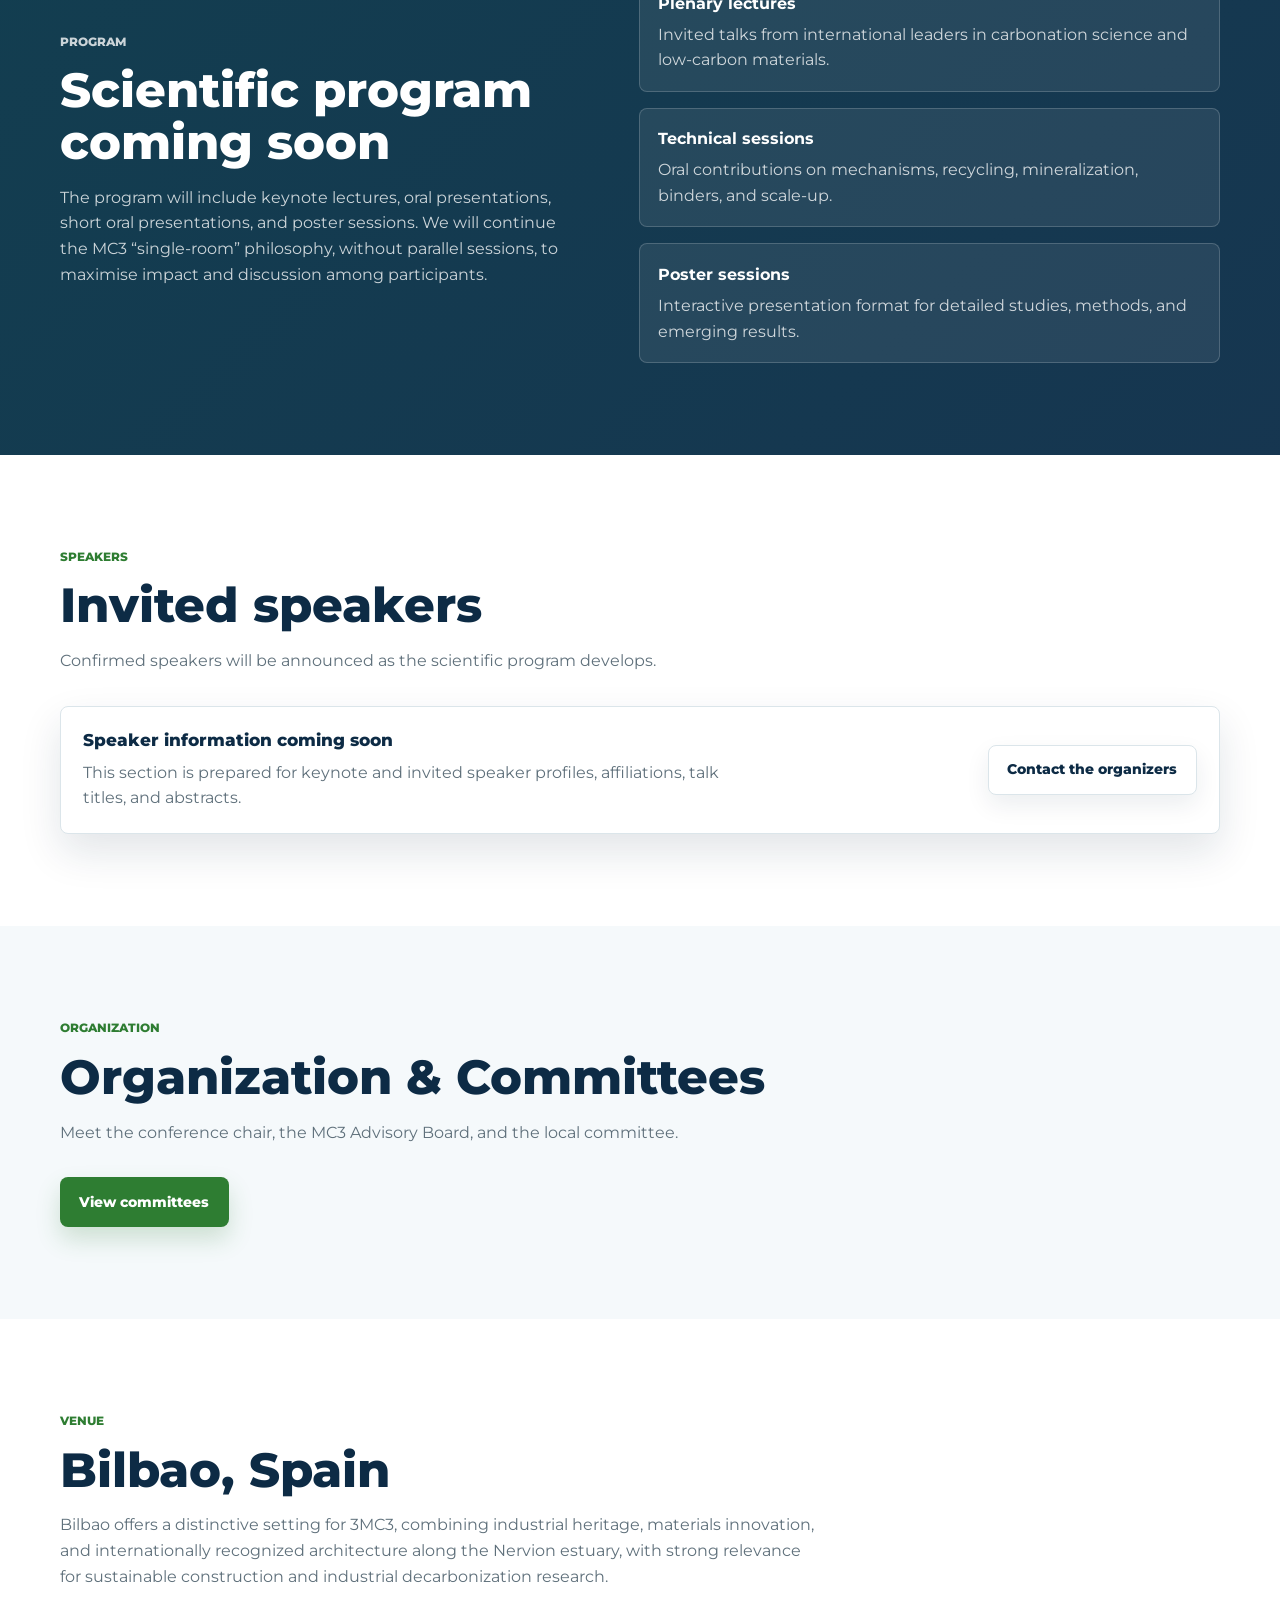
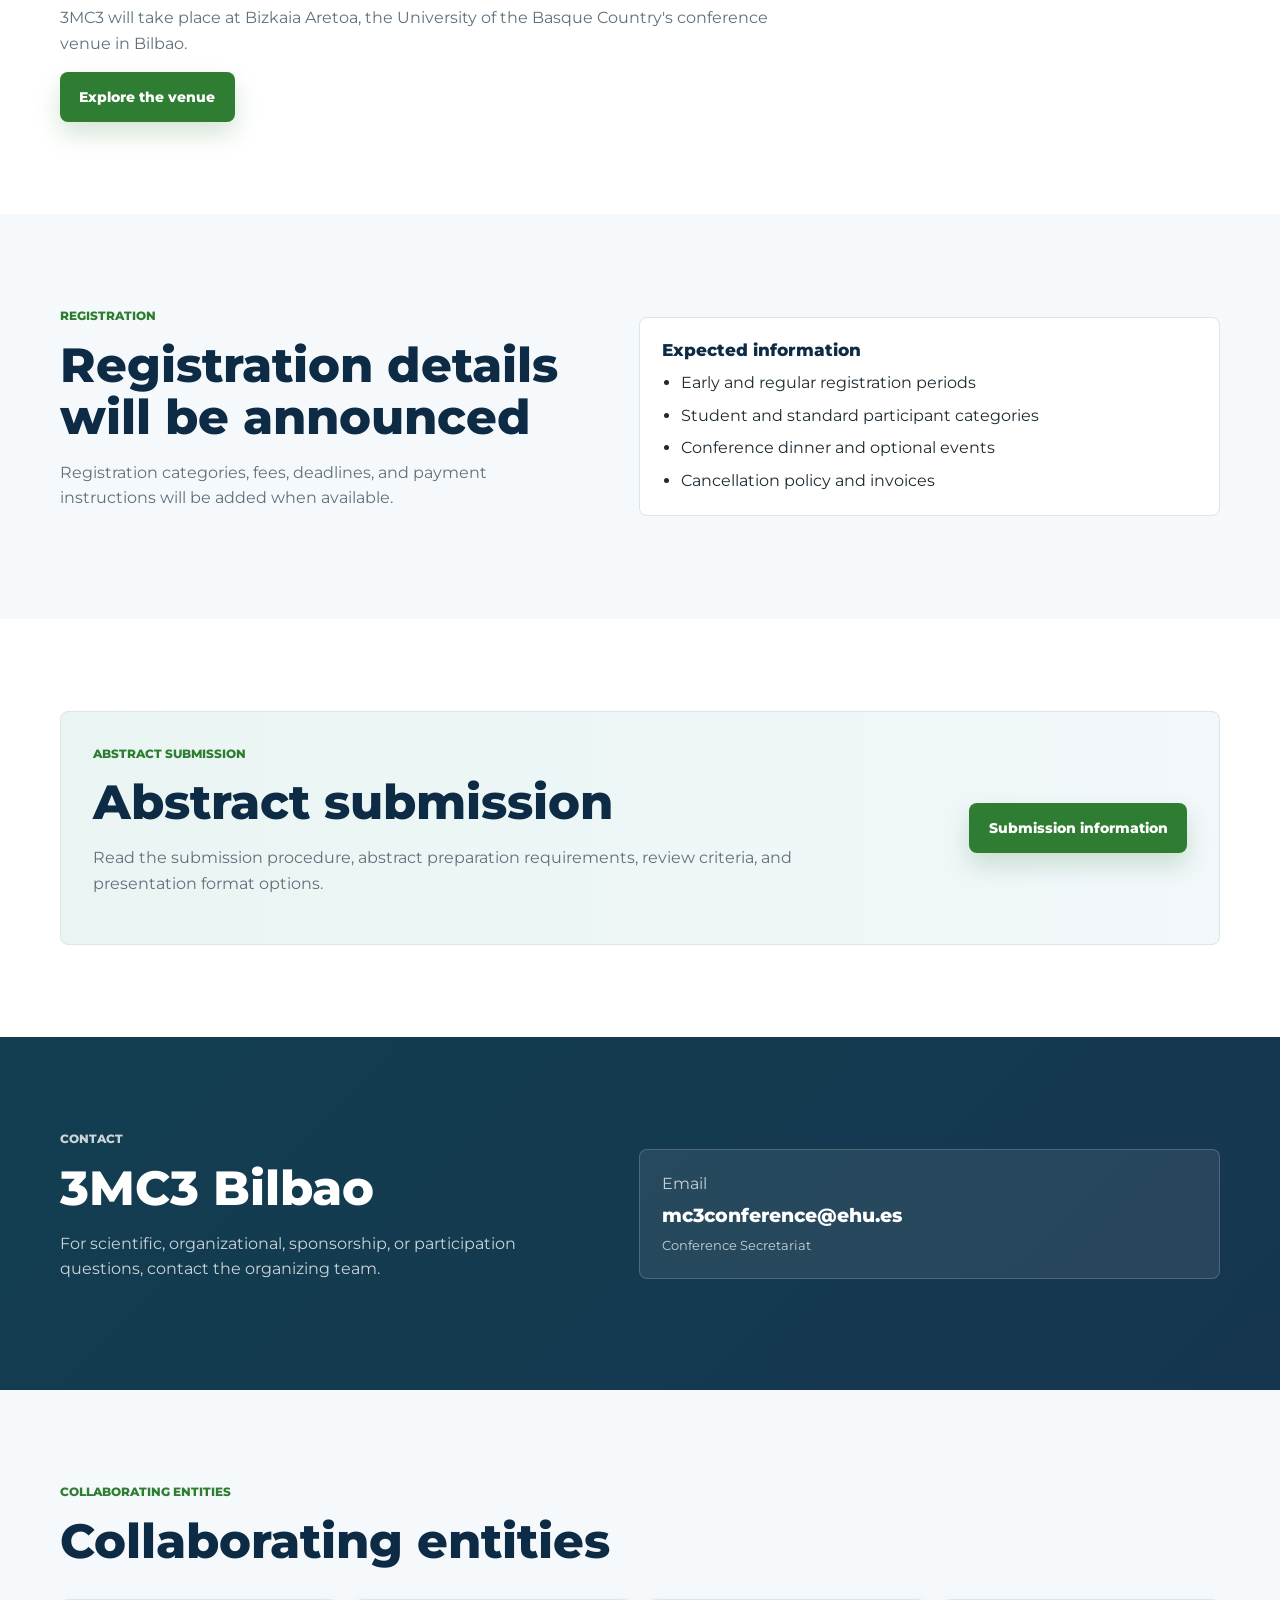
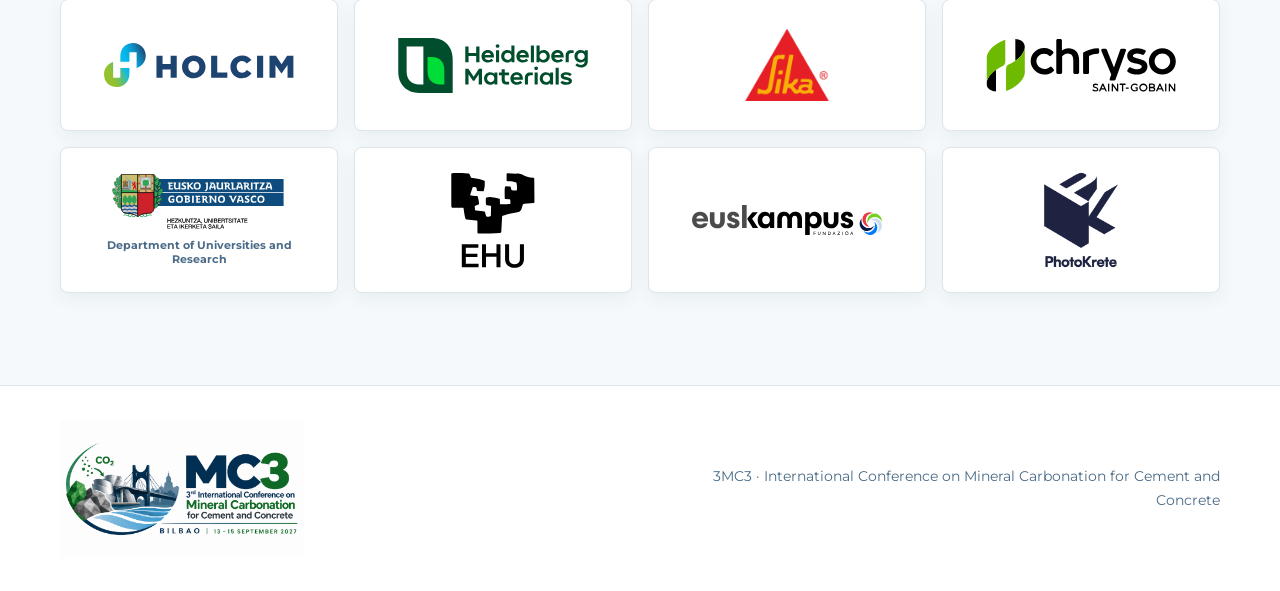
==== commit 14f9712e: "submission" ====
--- a/index.html
+++ b/index.html
@@ -45,7 +45,7 @@
           <a href="pages/committees.html">Committees</a>
           <a href="pages/venue.html">Venue</a>
           <a href="#registration">Registration</a>
-          <a href="#abstracts">Submission</a>
+          <a href="pages/submission.html">Submission</a>
           <a href="#contact">Contact</a>
         </nav>
       </div>
@@ -312,13 +312,13 @@
         <div class="container abstract-panel">
           <div>
             <p class="section-kicker">Abstract submission</p>
-            <h2>Submission portal opening soon</h2>
-            <p>
-              Abstract submission instructions, templates, review criteria, and presentation format
-              options will be provided here.
-            </p>
-          </div>
-          <a class="button button-primary" href="#contact">Submission questions</a>
+            <h2>Abstract submission</h2>
+            <p>
+              Read the submission procedure, abstract preparation requirements, review criteria,
+              and presentation format options.
+            </p>
+          </div>
+          <a class="button button-primary" href="pages/submission.html">Submission information</a>
         </div>
       </section>
 
--- a/assets/css/styles.css
+++ b/assets/css/styles.css
@@ -432,7 +432,6 @@
   text-align: center;
 }
 
-.collaborator-logo-ehu img,
 .collaborator-logo-photokrete img {
   width: 180px;
   height: 96px;
@@ -442,6 +441,15 @@
   object-position: center;
 }
 
+.collaborator-logo-ehu img {
+  width: 140px;
+  height: 100px;
+  max-width: 100%;
+  max-height: none;
+  object-fit: cover;
+  object-position: center;
+}
+
 .card-grid,
 .committee-grid {
   display: grid;
@@ -640,6 +648,31 @@
 .committee-chair {
   max-width: 560px;
   border-top: 3px solid var(--teal);
+}
+
+.submission-content {
+  max-width: 900px;
+}
+
+.submission-intro h1 {
+  margin-bottom: 1rem;
+}
+
+.submission-content ul {
+  margin: 1rem 0 0;
+  padding-left: 1.35rem;
+}
+
+.submission-content li + li {
+  margin-top: 0.7rem;
+}
+
+.submission-cta {
+  padding-bottom: 2rem;
+}
+
+.submission-cta .button {
+  margin-top: 0.75rem;
 }
 
 .site-nav a[aria-current="page"] {
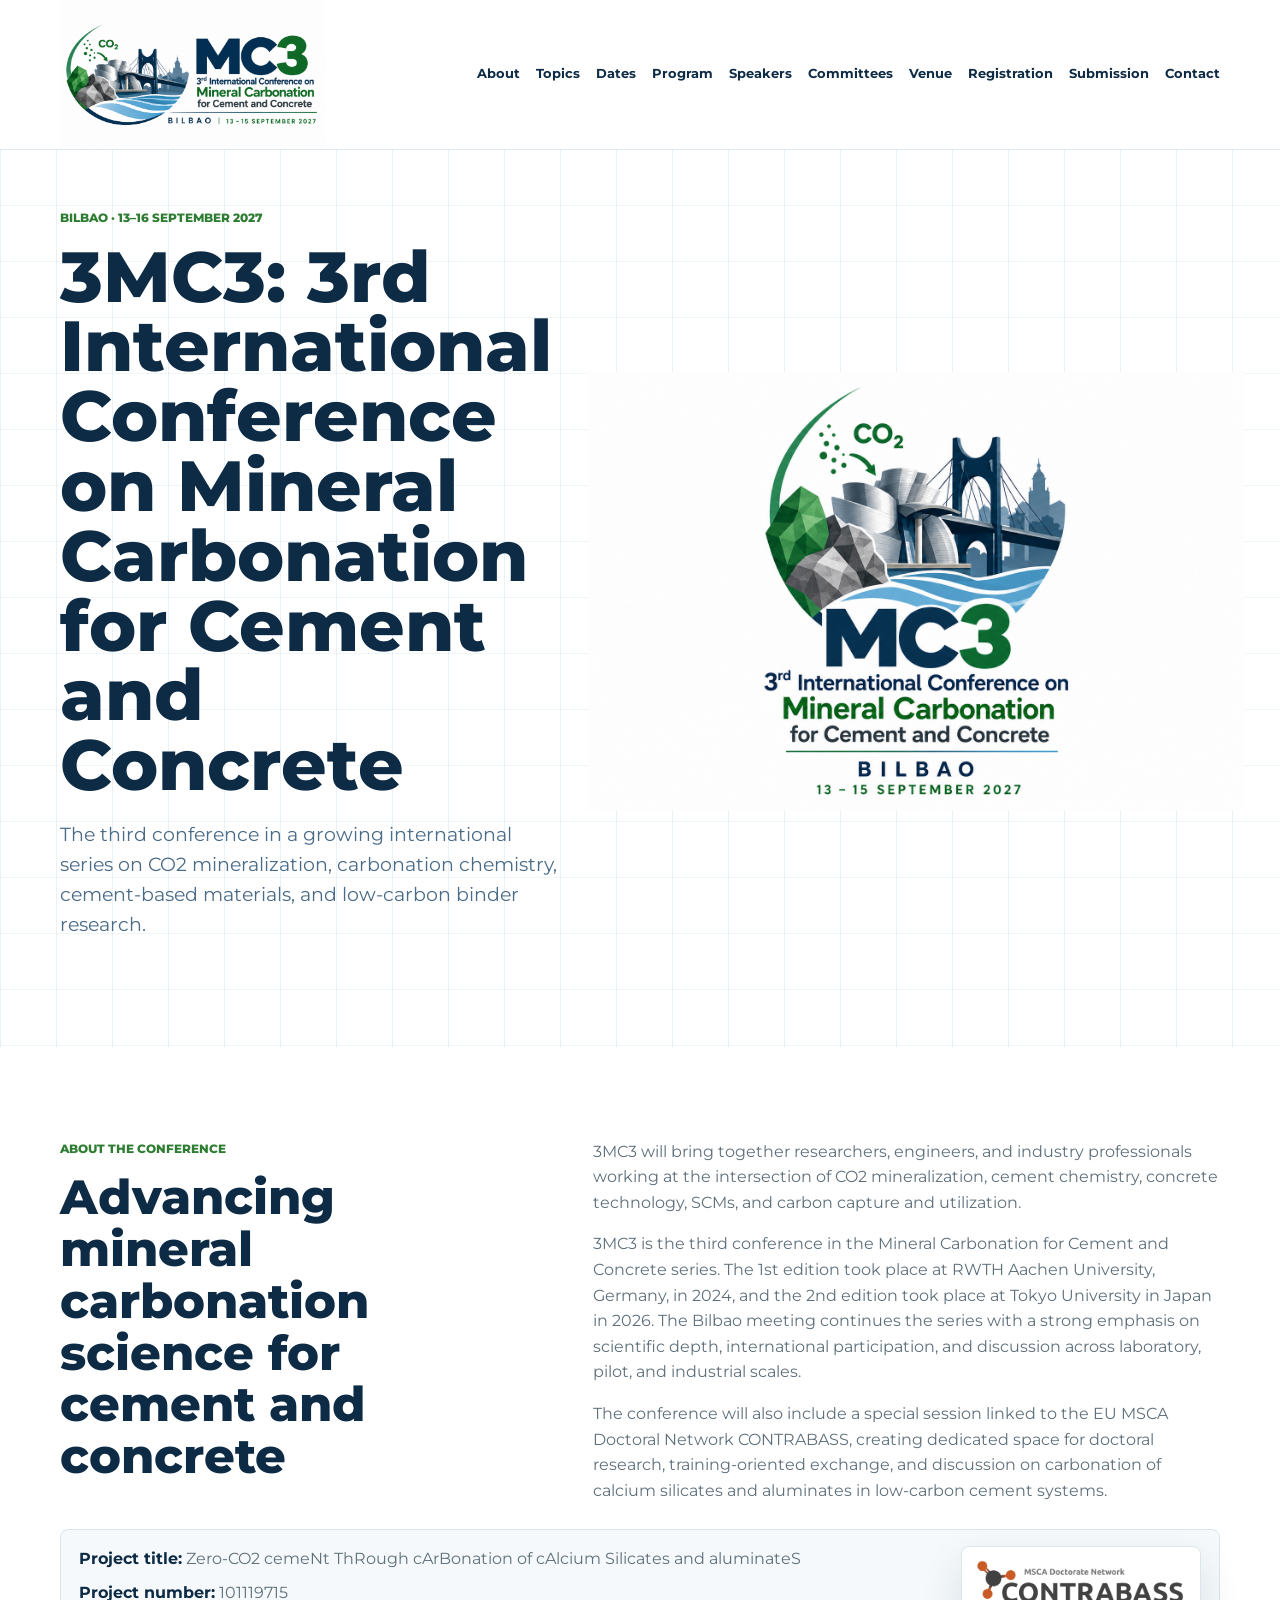
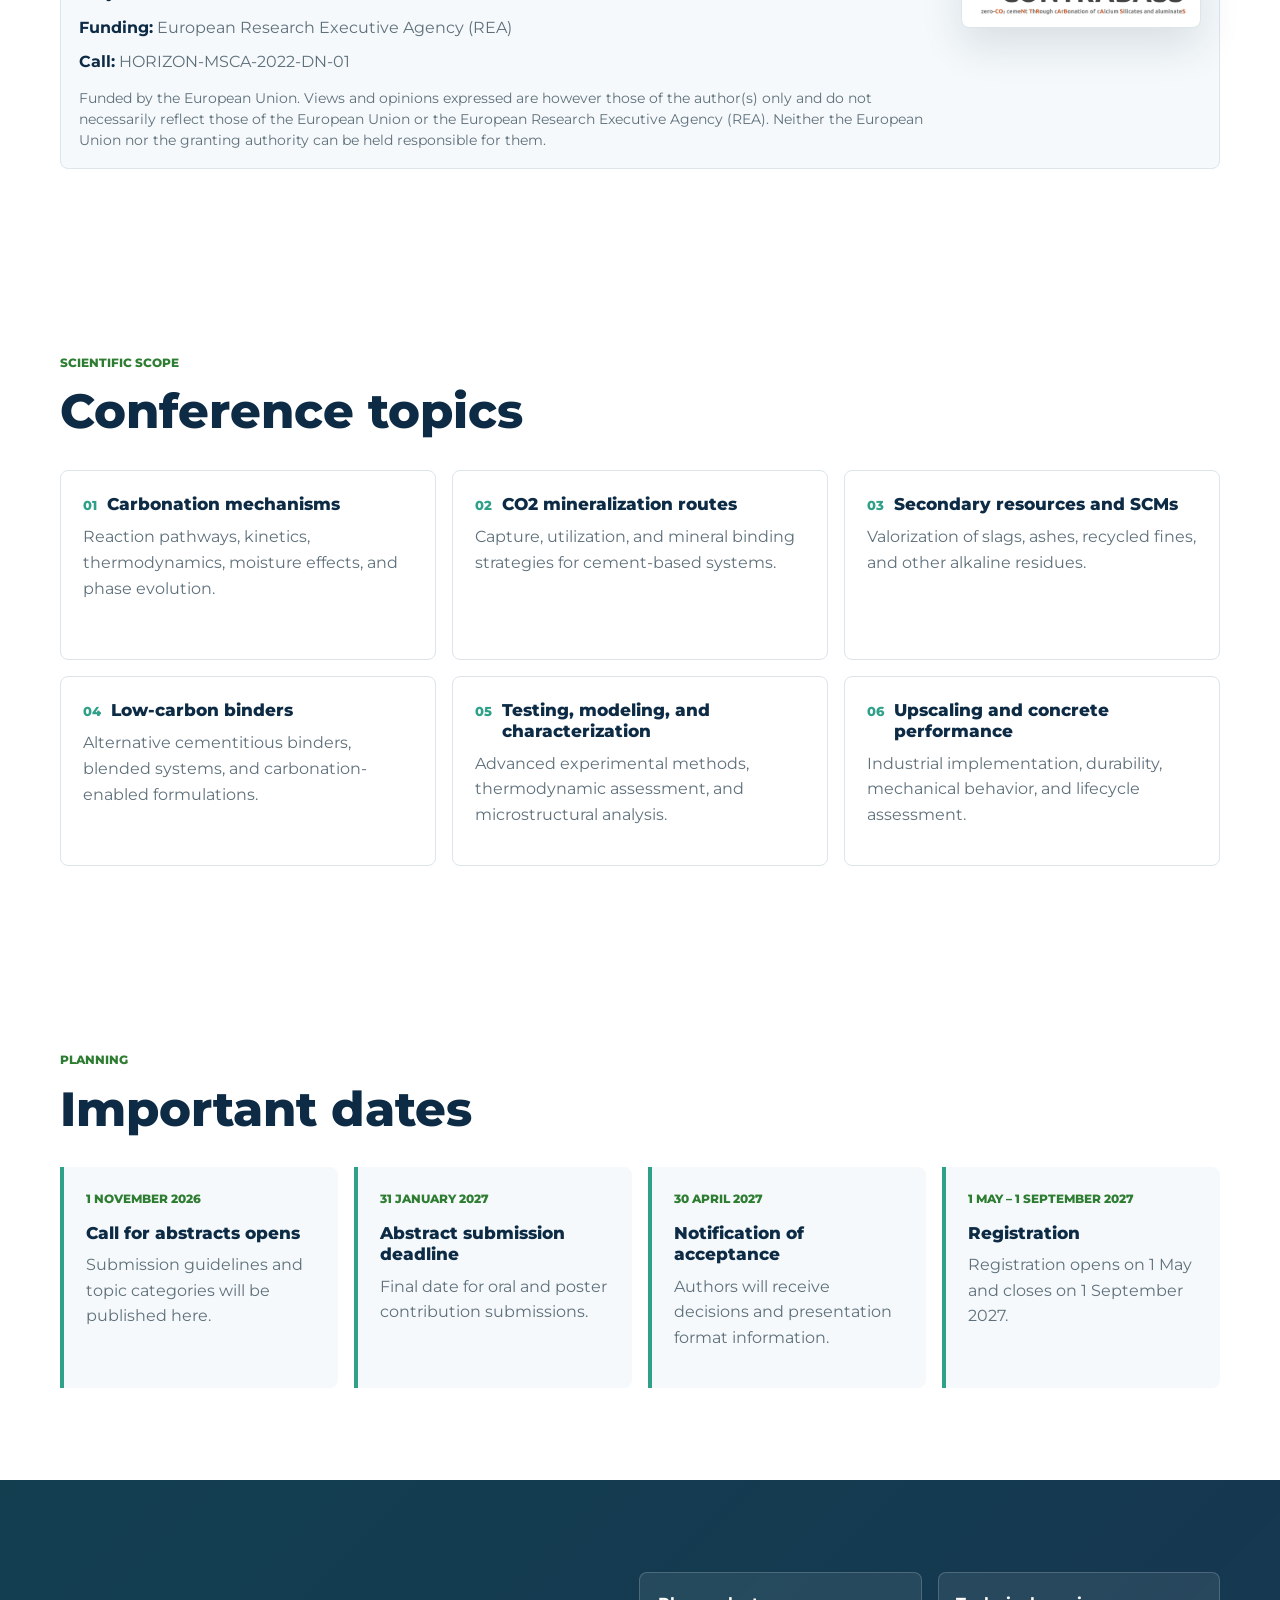
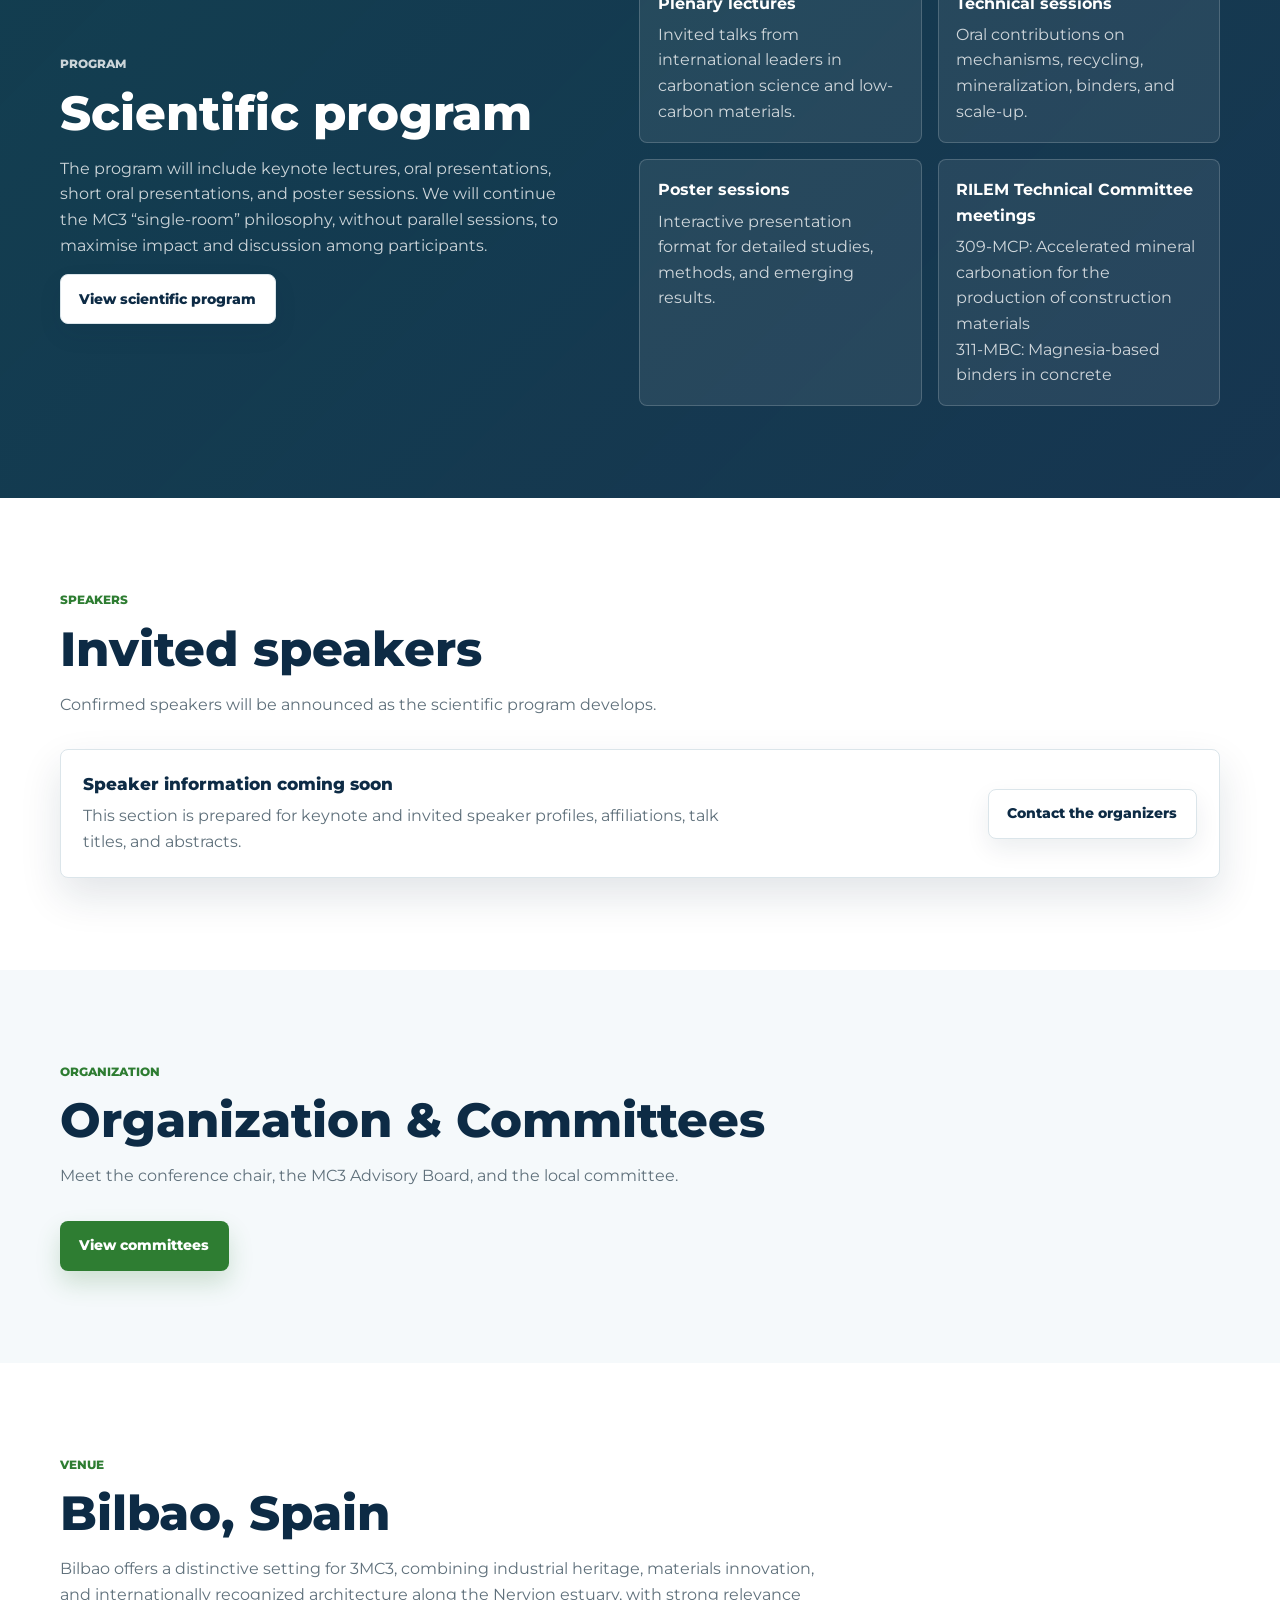
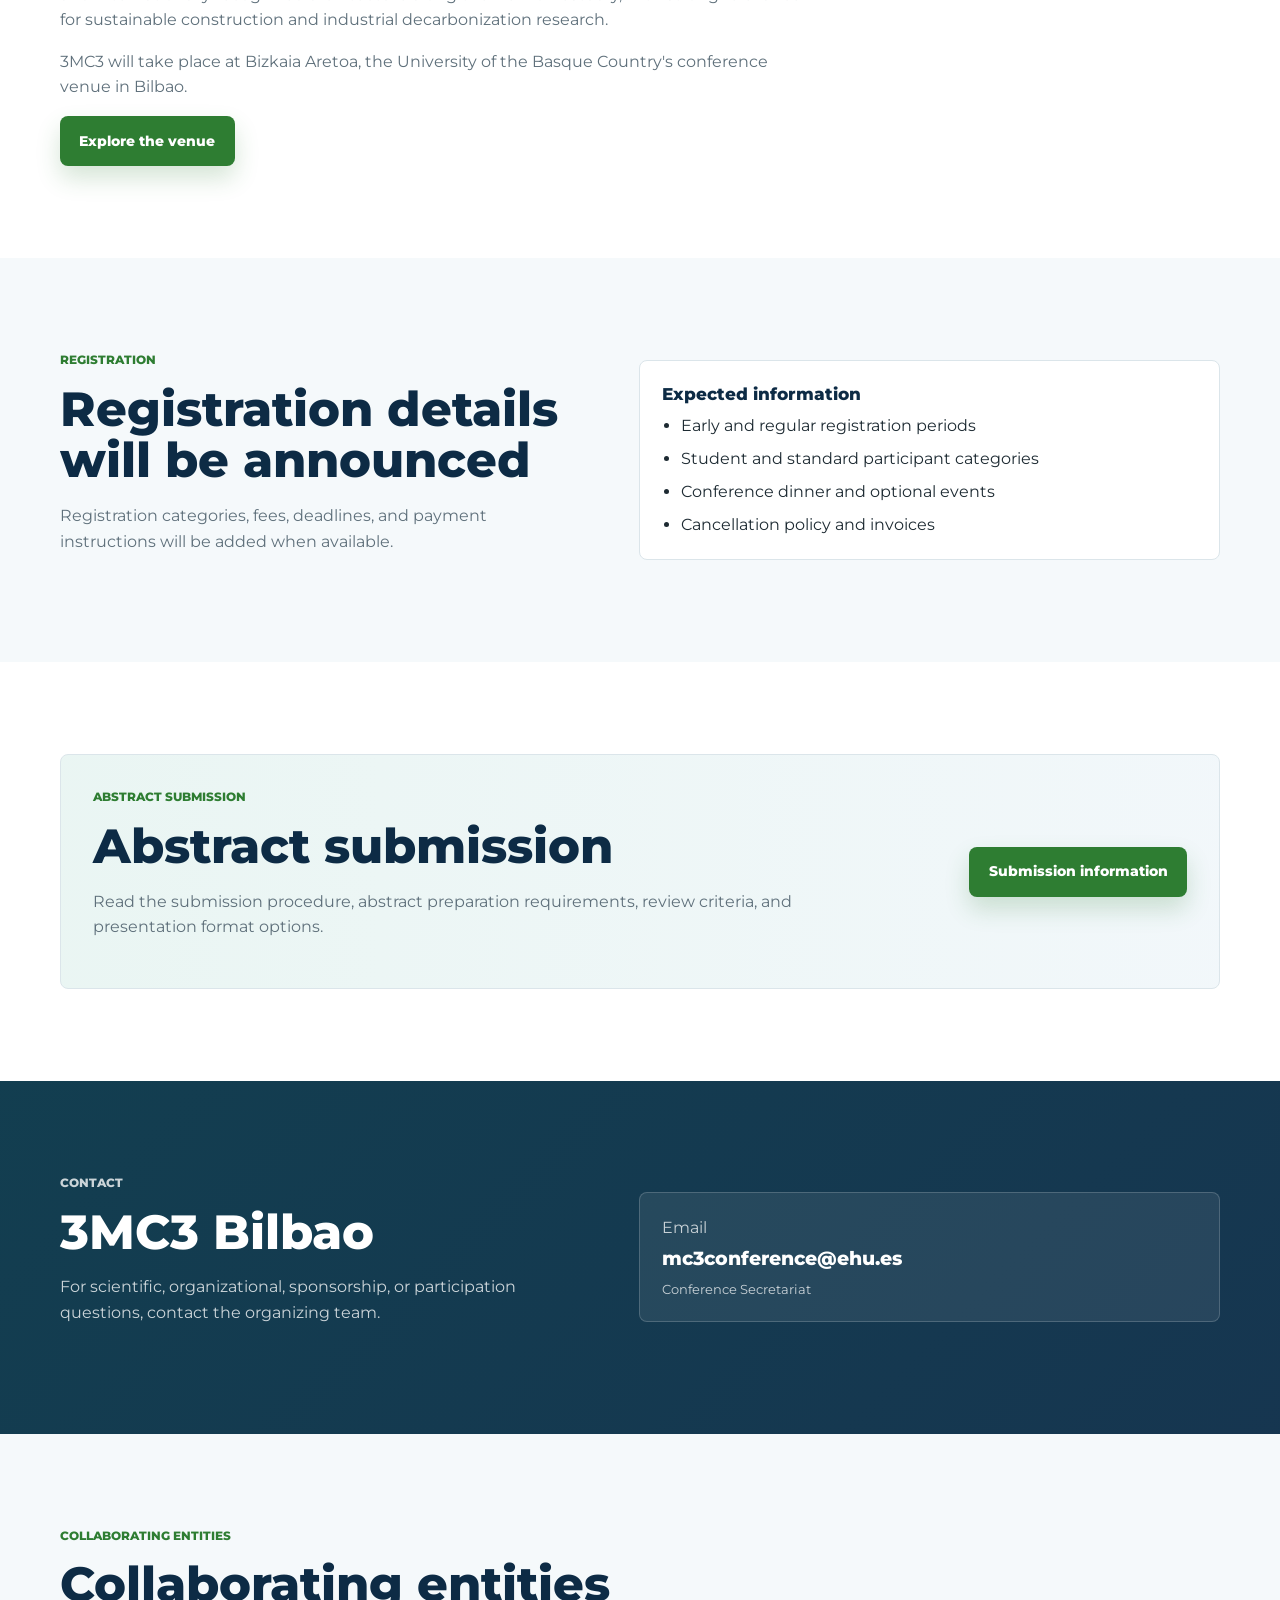
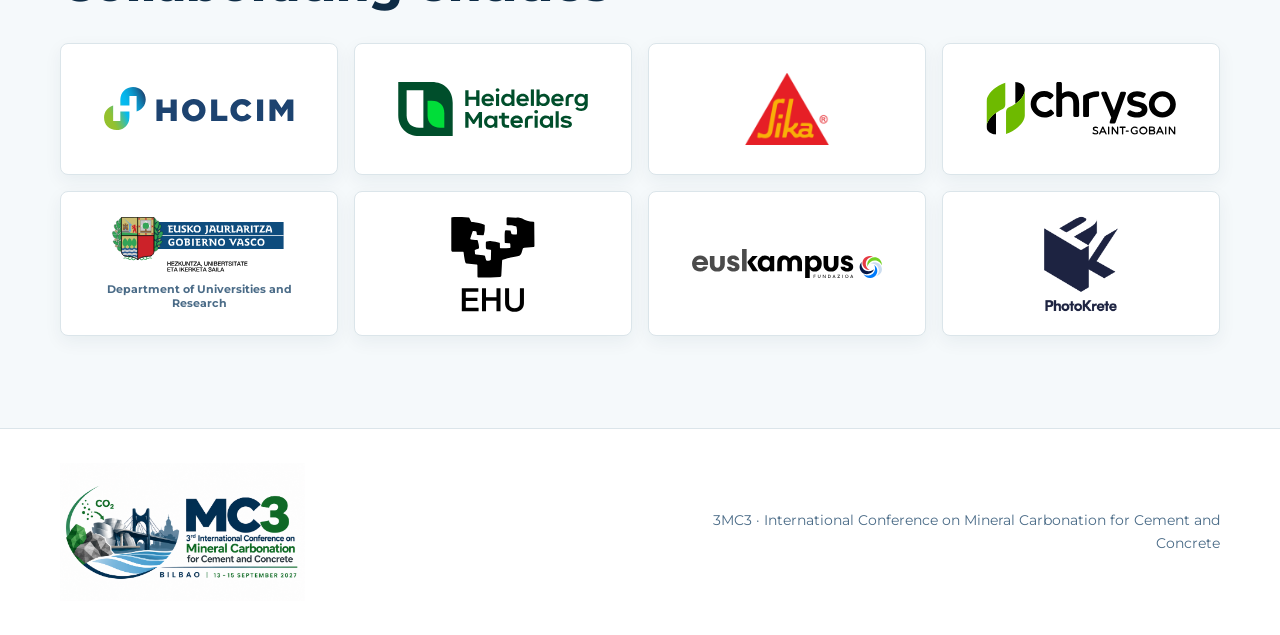
==== commit f7f56130: "program" ====
--- a/index.html
+++ b/index.html
@@ -40,7 +40,7 @@
           <a href="#about">About</a>
           <a href="#topics">Topics</a>
           <a href="#dates">Dates</a>
-          <a href="#program">Program</a>
+          <a href="pages/program.html">Program</a>
           <a href="#speakers">Speakers</a>
           <a href="pages/committees.html">Committees</a>
           <a href="pages/venue.html">Venue</a>
@@ -210,13 +210,14 @@
         <div class="container program-layout">
           <div>
             <p class="section-kicker">Program</p>
-            <h2>Scientific program coming soon</h2>
+            <h2>Scientific program</h2>
             <p>
               The program will include keynote lectures, oral presentations, short oral
               presentations, and poster sessions. We will continue the MC3 “single-room”
               philosophy, without parallel sessions, to maximise impact and discussion among
               participants.
             </p>
+            <a class="button button-secondary" href="pages/program.html">View scientific program</a>
           </div>
           <div class="program-list" aria-label="Program structure">
             <article>
@@ -230,6 +231,10 @@
             <article>
               <strong>Poster sessions</strong>
               <span>Interactive presentation format for detailed studies, methods, and emerging results.</span>
+            </article>
+            <article>
+              <strong>RILEM Technical Committee meetings</strong>
+              <span>309-MCP: Accelerated mineral carbonation for the production of construction materials<br />311-MBC: Magnesia-based binders in concrete</span>
             </article>
           </div>
         </div>
--- a/assets/css/styles.css
+++ b/assets/css/styles.css
@@ -526,6 +526,7 @@
 
 .program-list {
   display: grid;
+  grid-template-columns: repeat(2, minmax(0, 1fr));
   gap: 1rem;
 }
 
@@ -540,6 +541,14 @@
   display: block;
   margin-bottom: 0.35rem;
   color: var(--white);
+}
+
+.program-list span {
+  line-height: 1.45;
+}
+
+.program-page-grid {
+  grid-template-columns: repeat(2, minmax(0, 1fr));
 }
 
 .speaker-placeholder {
@@ -819,6 +828,11 @@
     gap: 34px;
   }
 
+  .program-list,
+  .program-page-grid {
+    grid-template-columns: 1fr;
+  }
+
   .hero-grid {
     grid-template-columns: 1fr;
   }
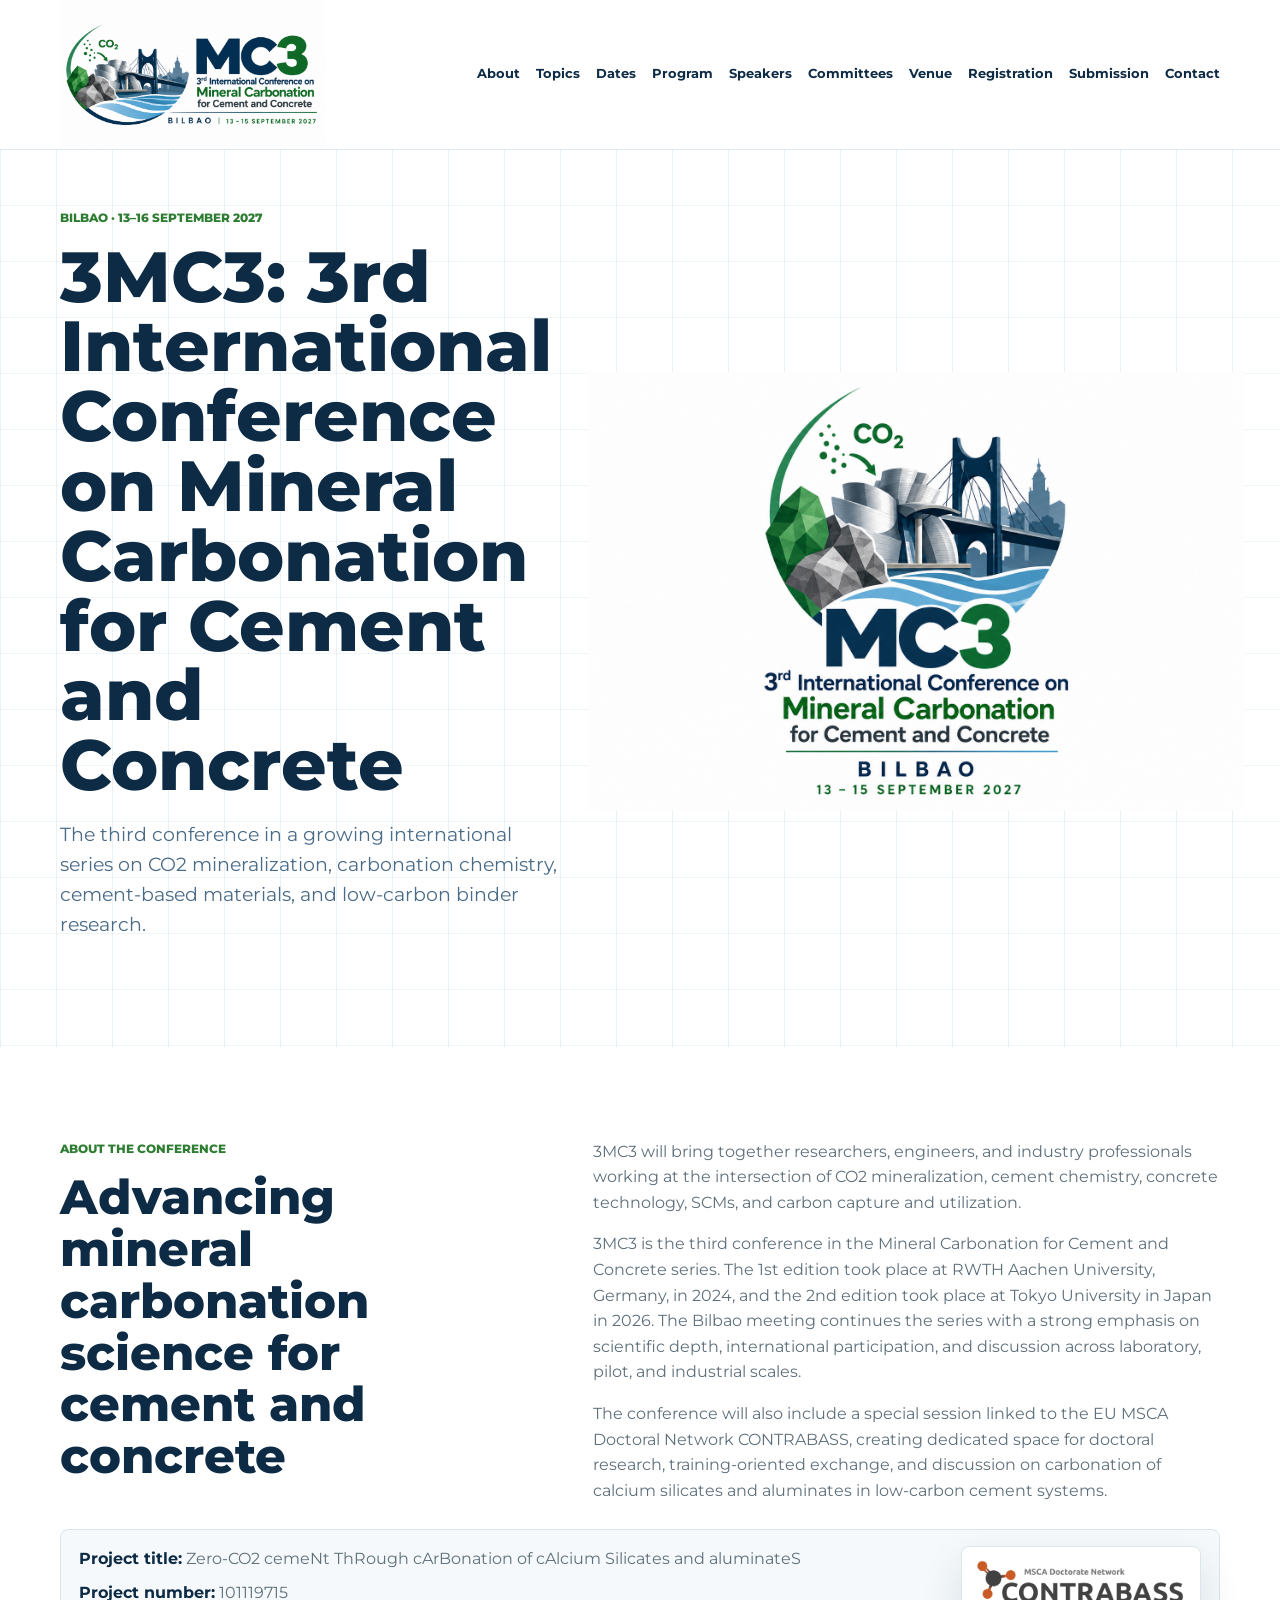
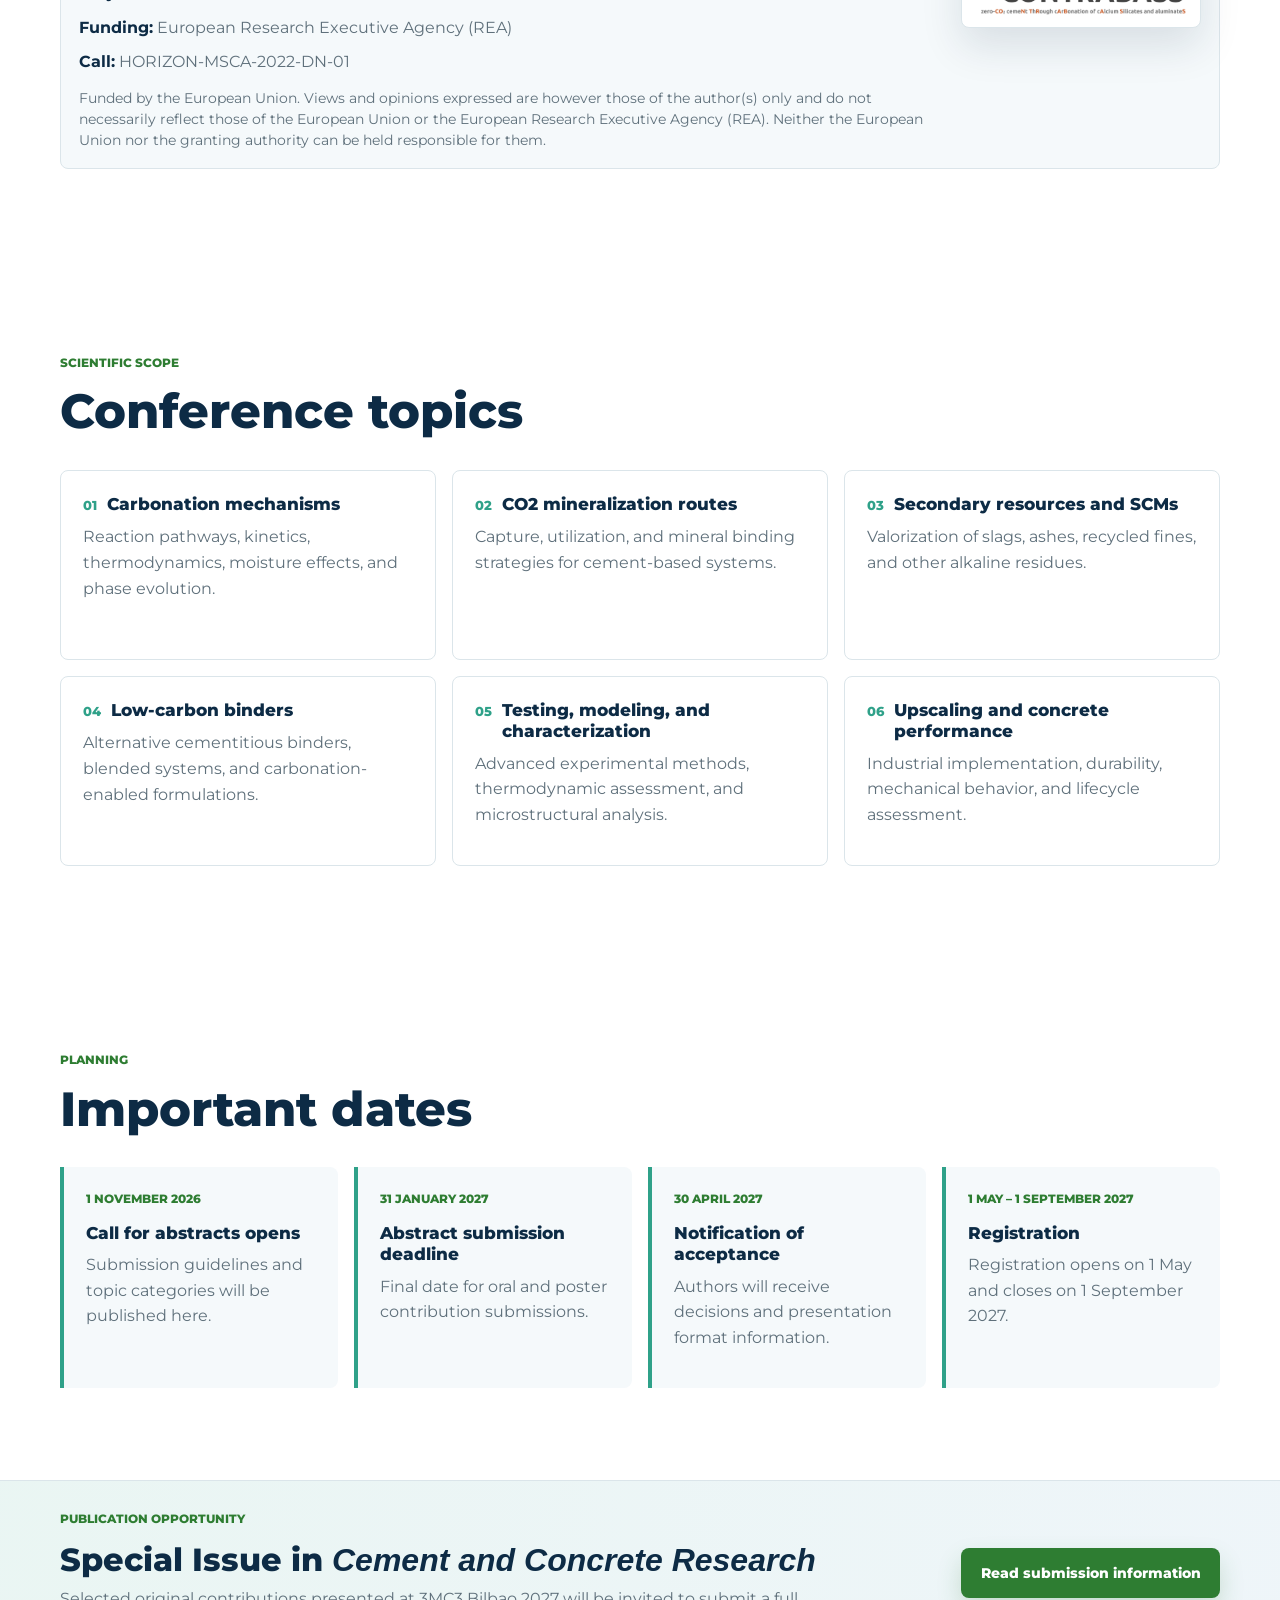
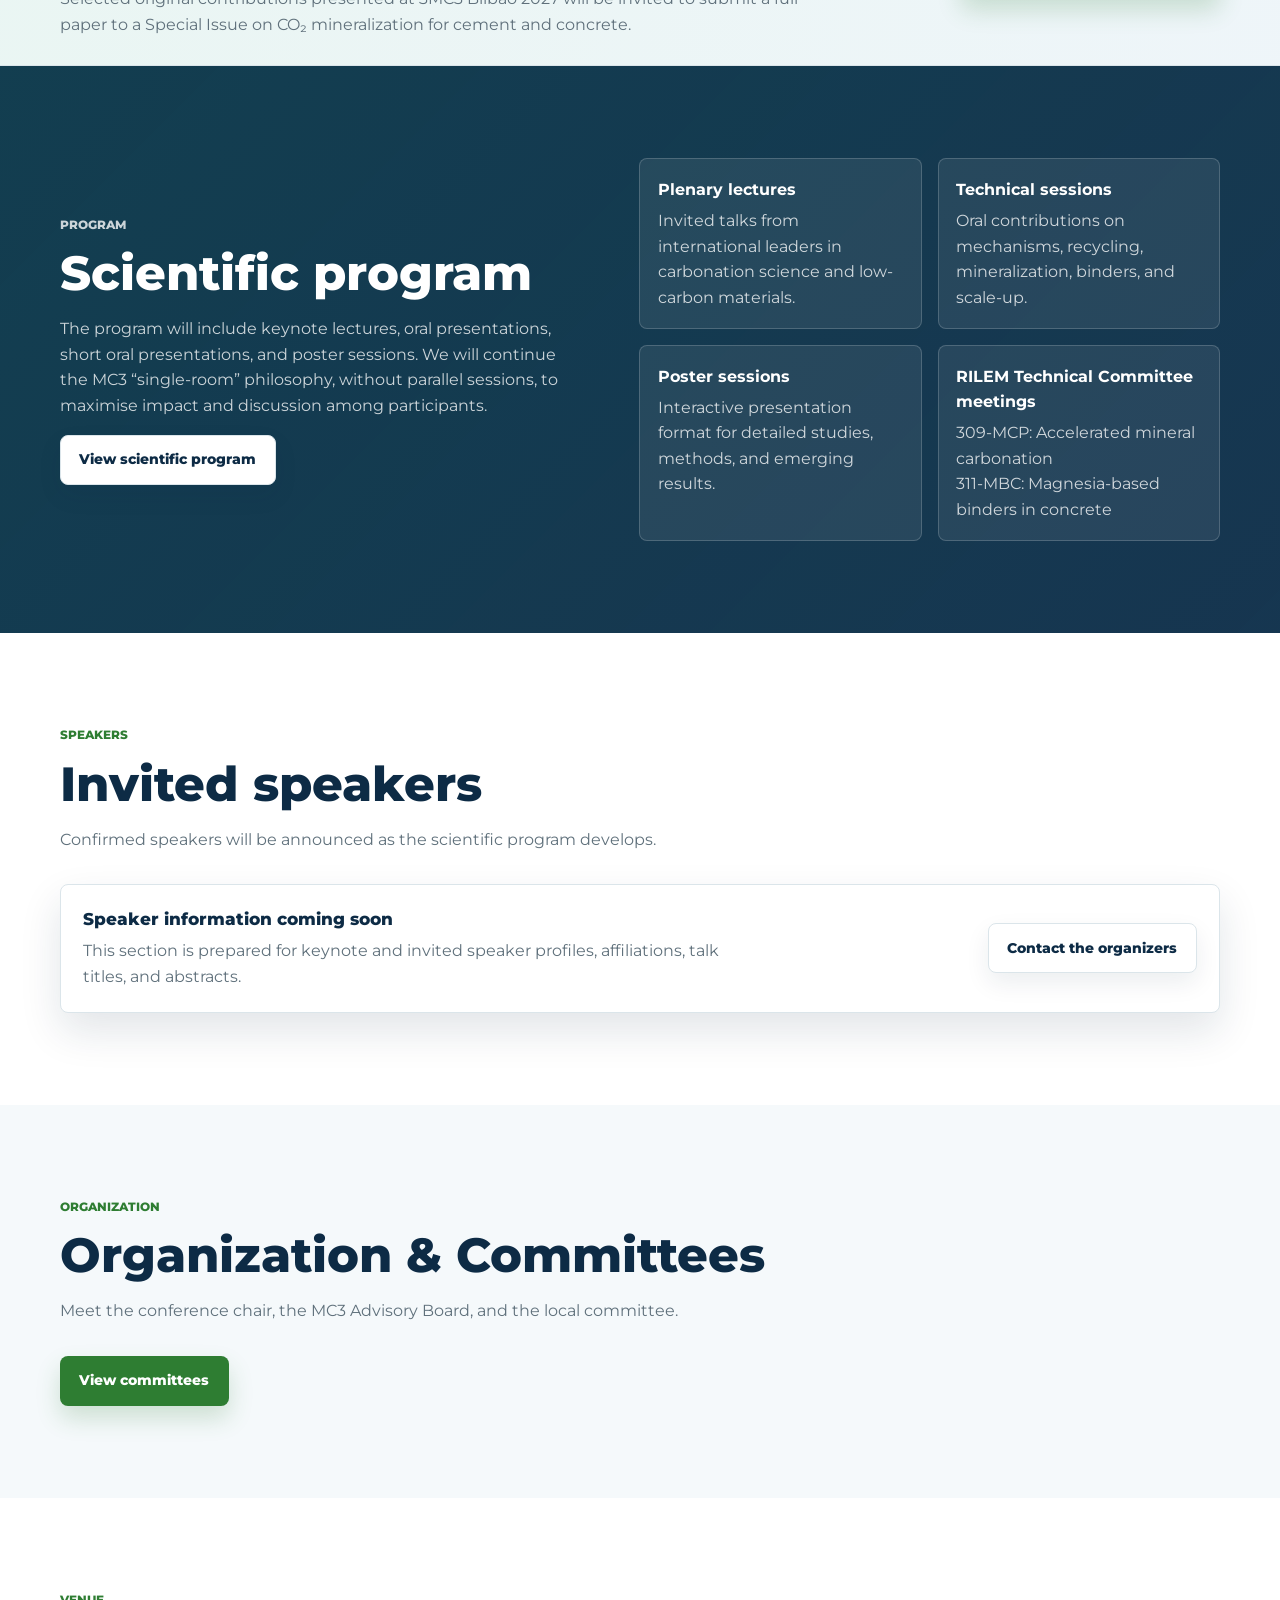
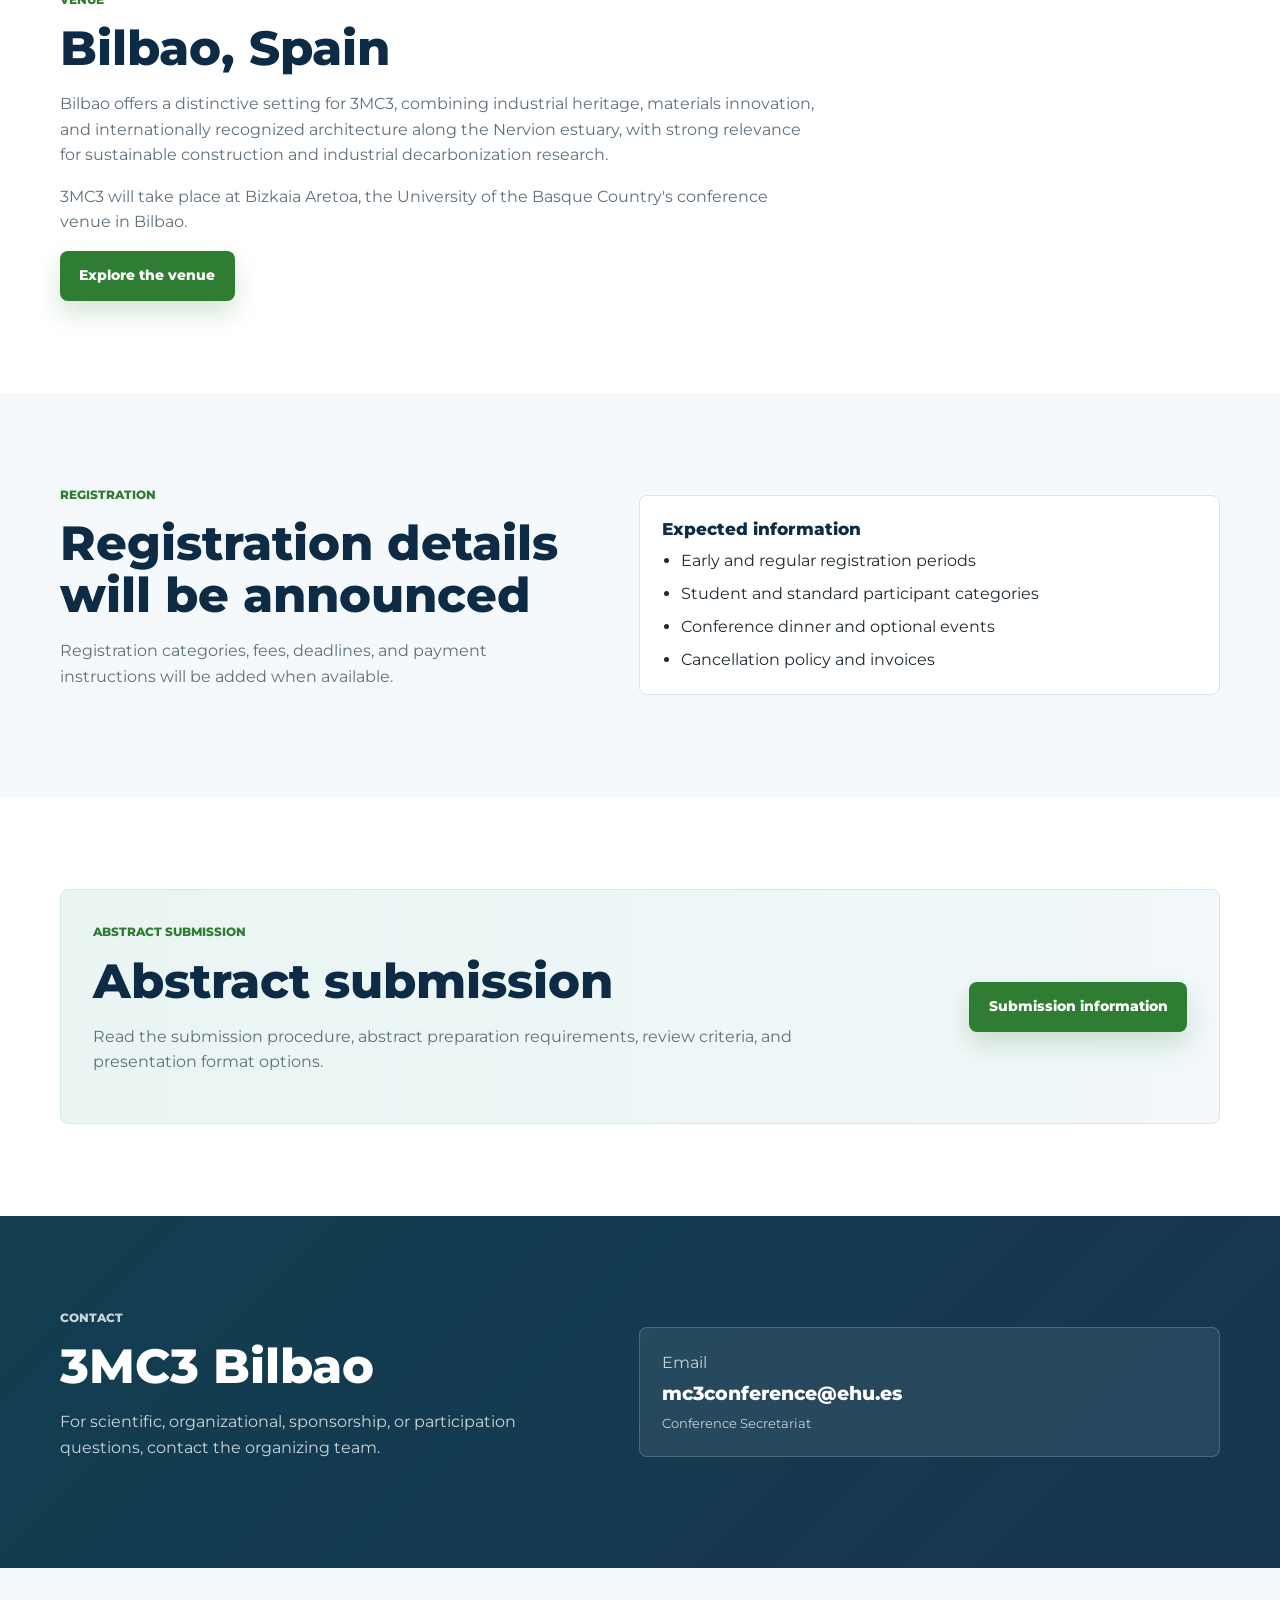
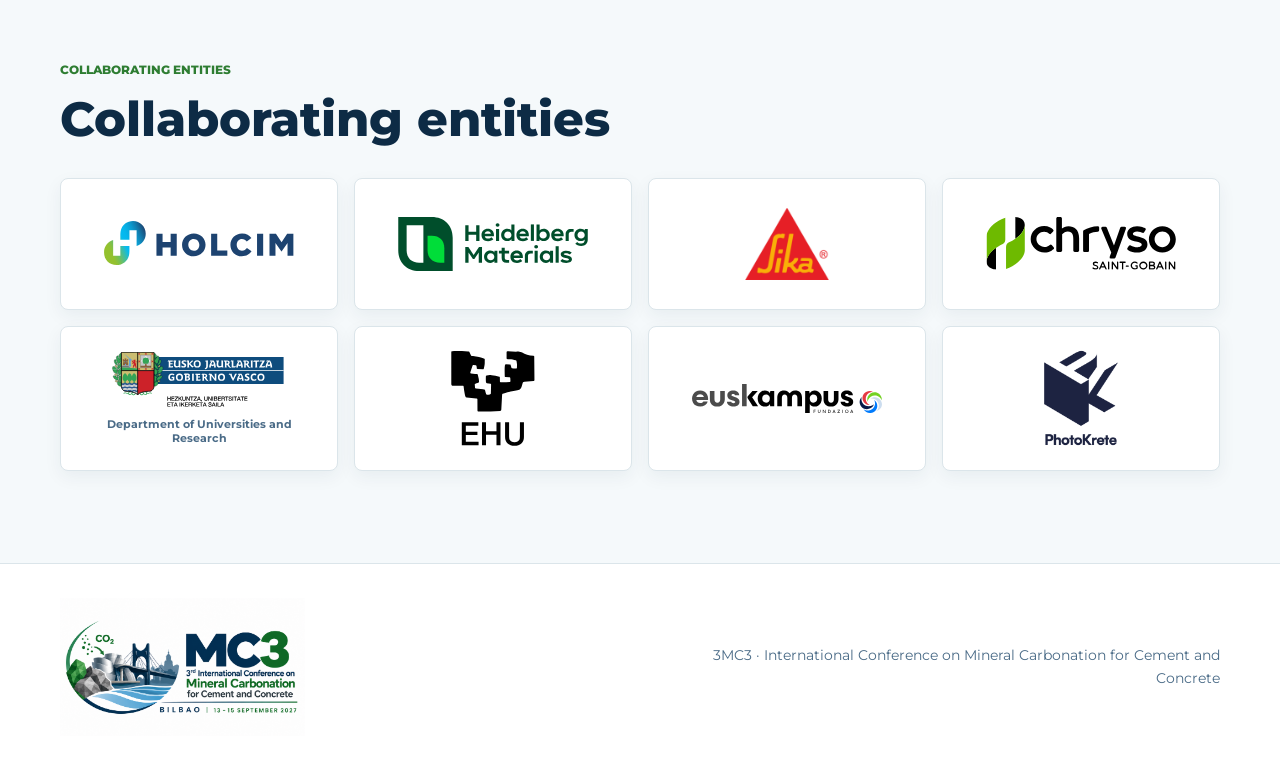
==== commit 725d9ddd: "special issue" ====
--- a/index.html
+++ b/index.html
@@ -206,6 +206,20 @@
         </div>
       </section>
 
+      <div class="special-issue-banner" aria-labelledby="special-issue-banner-heading">
+        <div class="container special-issue-banner-inner">
+          <div>
+            <p class="section-kicker">Publication opportunity</p>
+            <h2 id="special-issue-banner-heading">Special Issue in <em>Cement and Concrete Research</em></h2>
+            <p>
+              Selected original contributions presented at 3MC3 Bilbao 2027 will be invited to
+              submit a full paper to a Special Issue on CO₂ mineralization for cement and concrete.
+            </p>
+          </div>
+          <a class="button button-primary" href="pages/submission.html#special-issue">Read submission information</a>
+        </div>
+      </div>
+
       <section class="section section-navy" id="program">
         <div class="container program-layout">
           <div>
@@ -234,7 +248,7 @@
             </article>
             <article>
               <strong>RILEM Technical Committee meetings</strong>
-              <span>309-MCP: Accelerated mineral carbonation for the production of construction materials<br />311-MBC: Magnesia-based binders in concrete</span>
+              <span>309-MCP: Accelerated mineral carbonation<br />311-MBC: Magnesia-based binders in concrete</span>
             </article>
           </div>
         </div>
--- a/assets/css/styles.css
+++ b/assets/css/styles.css
@@ -519,6 +519,29 @@
   gap: 54px;
 }
 
+.special-issue-banner {
+  padding: 1.75rem 0;
+  background: linear-gradient(90deg, rgba(47, 161, 137, 0.1), rgba(126, 180, 209, 0.13));
+  border-block: 1px solid var(--line);
+}
+
+.special-issue-banner-inner {
+  display: flex;
+  align-items: center;
+  justify-content: space-between;
+  gap: 2rem;
+}
+
+.special-issue-banner h2 {
+  margin-bottom: 0.55rem;
+  font-size: clamp(1.45rem, 2.5vw, 2rem);
+}
+
+.special-issue-banner p:last-child {
+  max-width: 760px;
+  margin-bottom: 0;
+}
+
 .venue-intro {
   max-width: 760px;
   margin-left: max(20px, calc((100% - var(--container)) / 2));
@@ -590,6 +613,10 @@
 
 .subpage-navigation .committee-back-link {
   margin-bottom: 0;
+}
+
+.subpage-navigation ~ .section .container {
+  text-align: left;
 }
 
 .accommodation-grid {
@@ -661,6 +688,9 @@
 
 .submission-content {
   max-width: 900px;
+  margin-left: max(20px, calc((100% - var(--container)) / 2));
+  margin-right: auto;
+  text-align: left;
 }
 
 .submission-intro h1 {
@@ -833,6 +863,12 @@
     grid-template-columns: 1fr;
   }
 
+  .special-issue-banner-inner {
+    align-items: flex-start;
+    flex-direction: column;
+    gap: 1rem;
+  }
+
   .hero-grid {
     grid-template-columns: 1fr;
   }
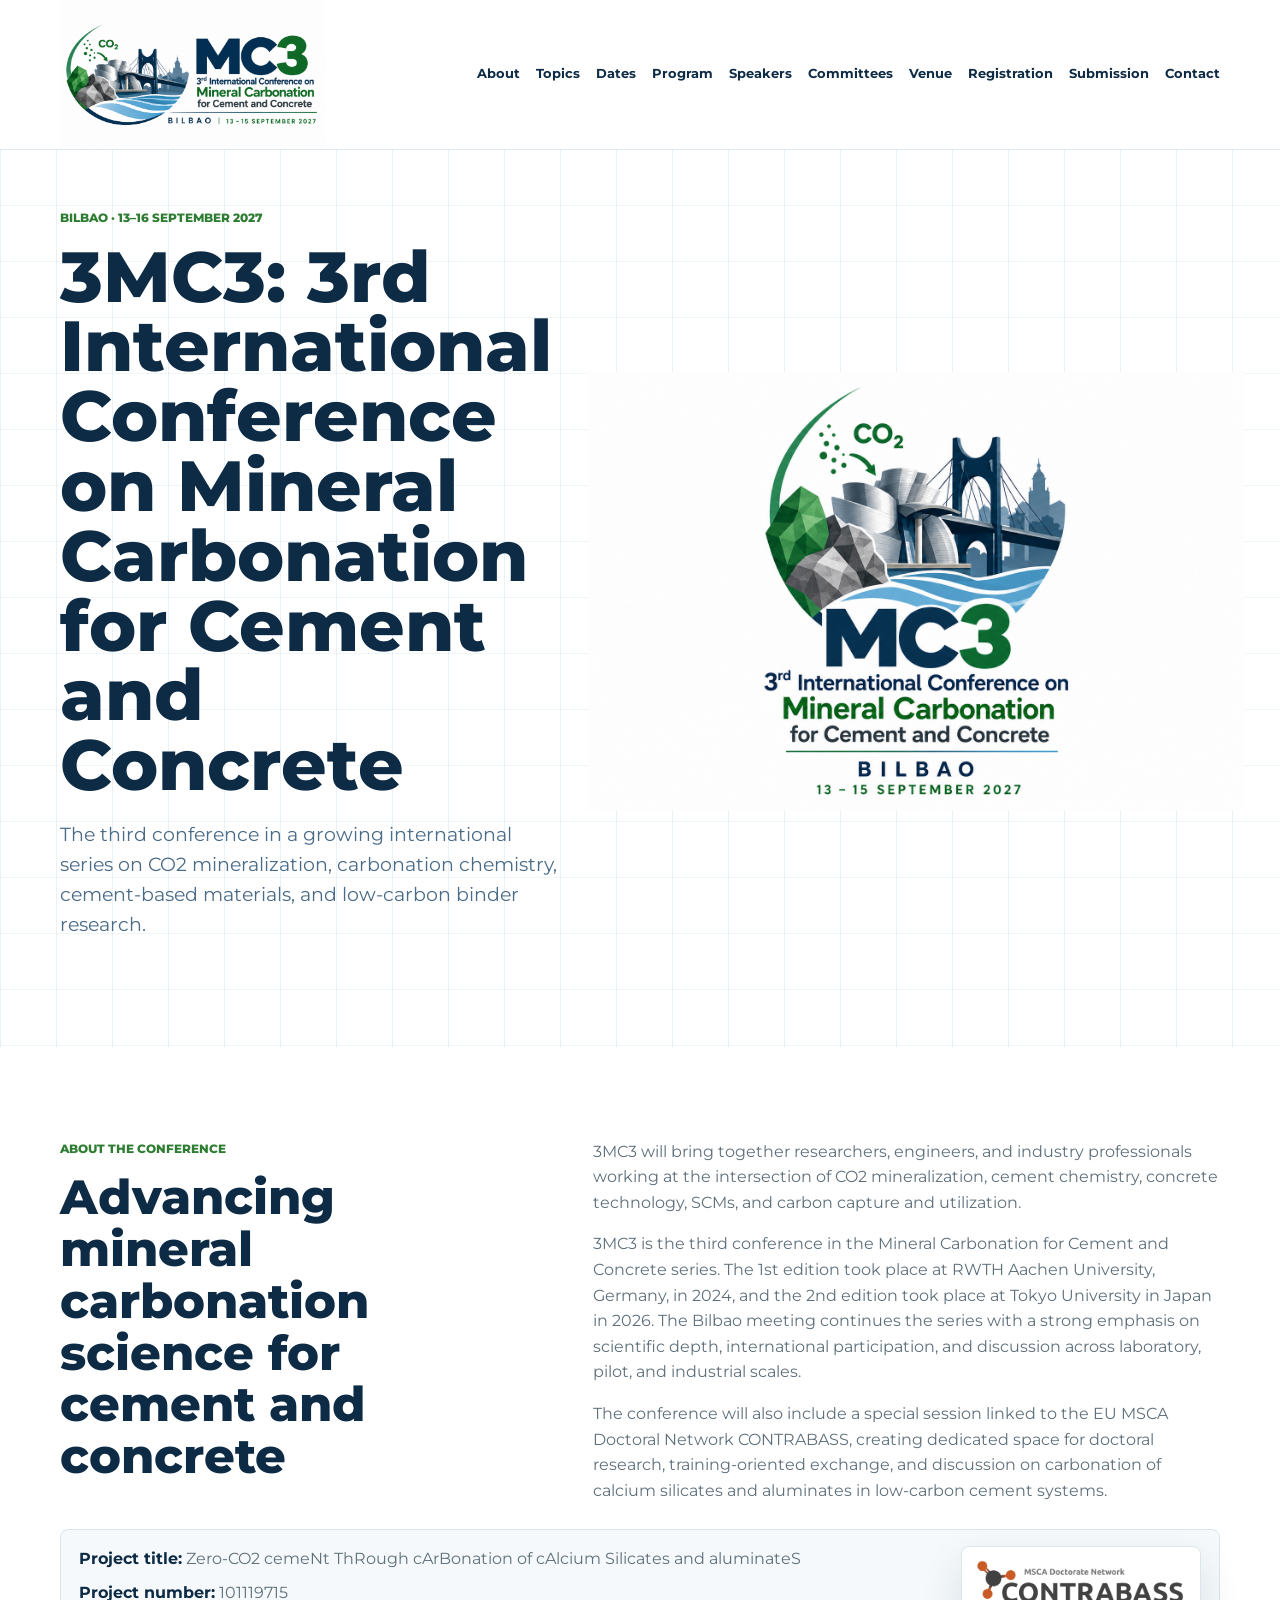
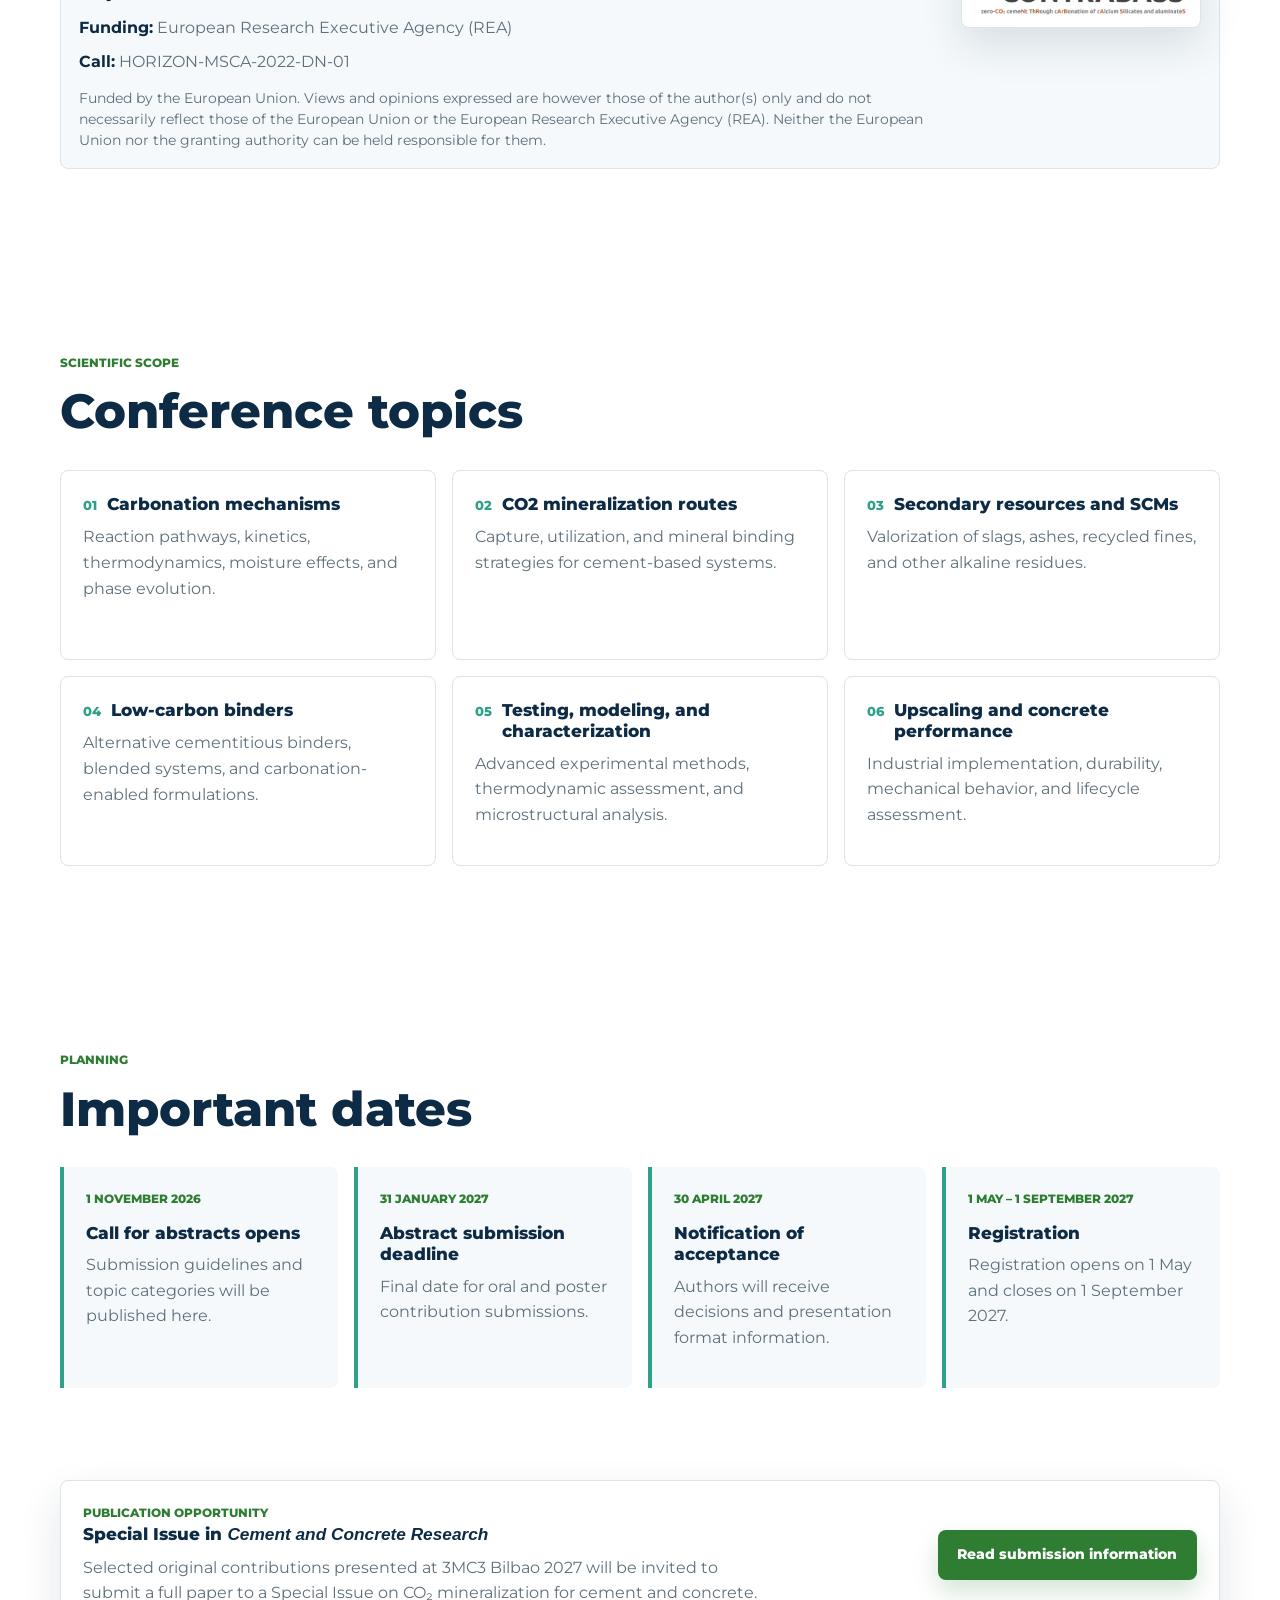
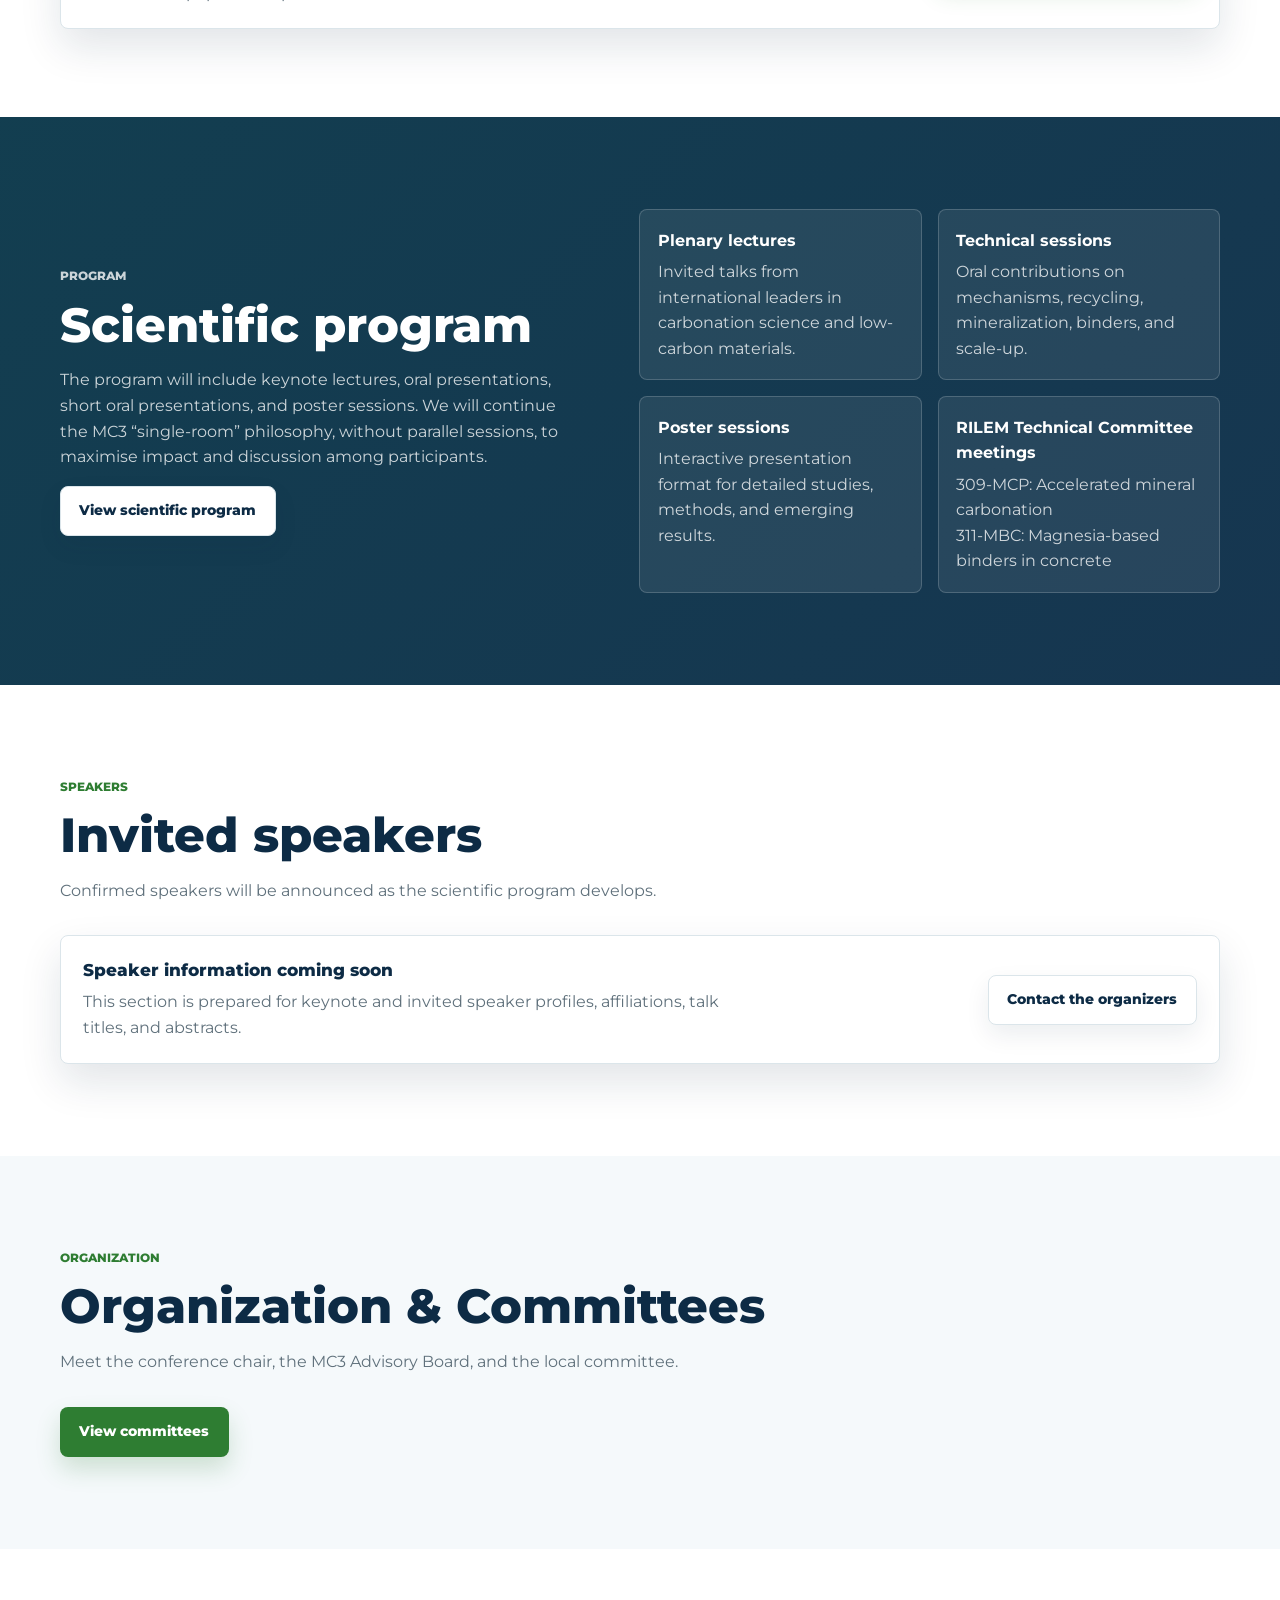
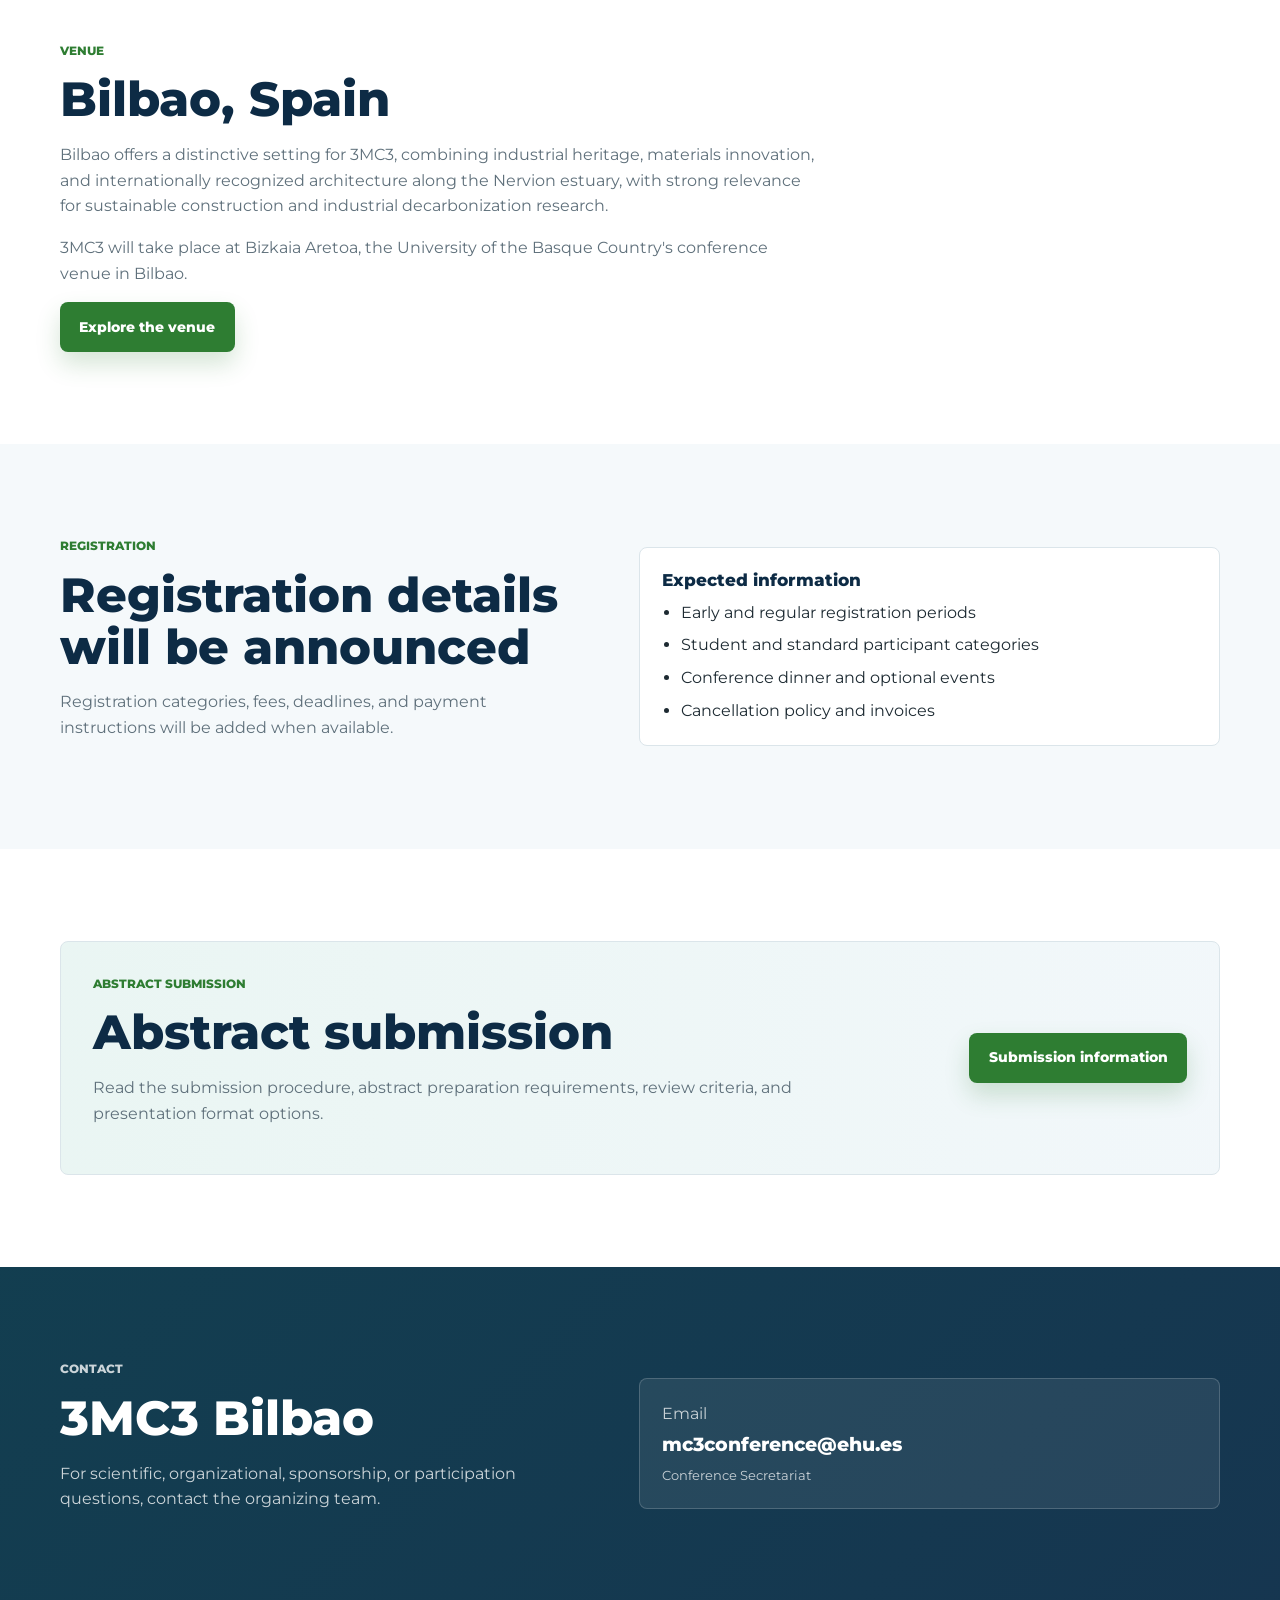
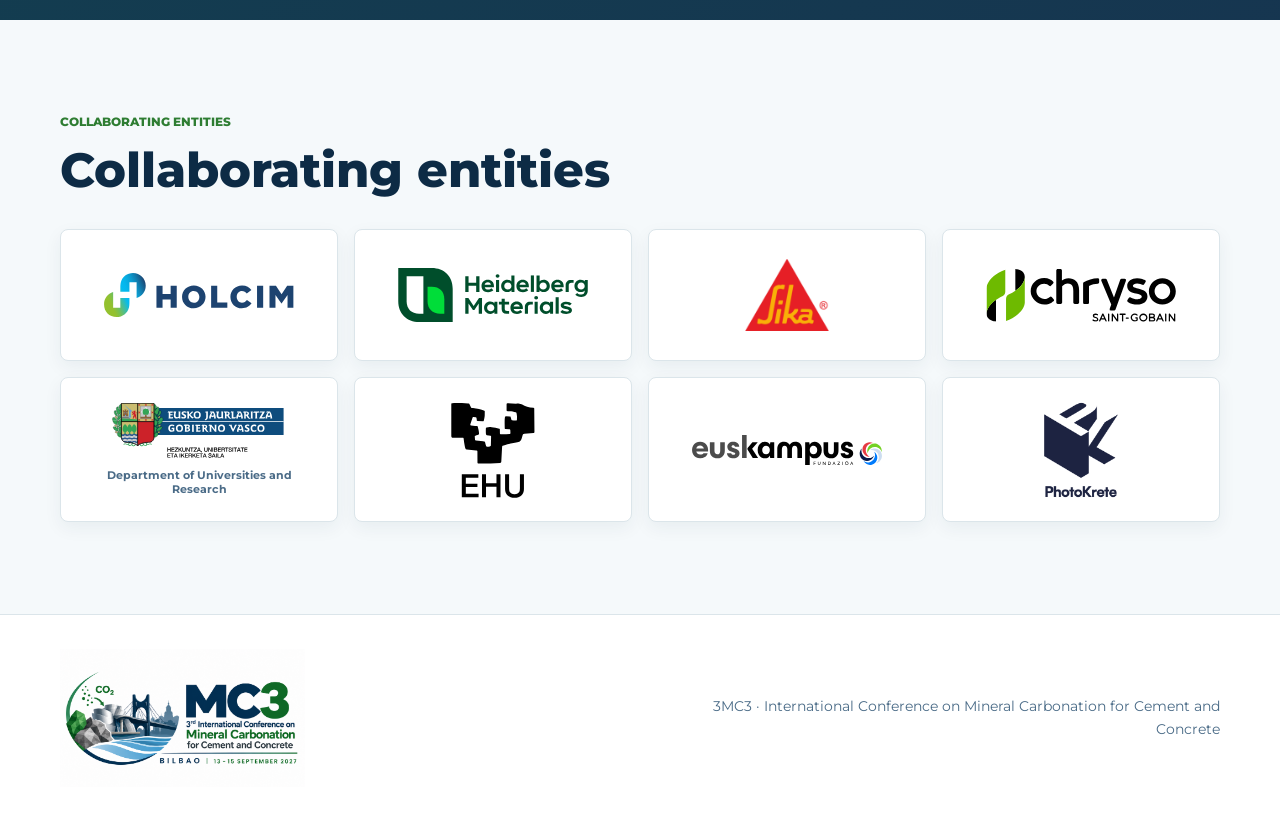
==== commit fb117f32: "CCR banner" ====
--- a/index.html
+++ b/index.html
@@ -207,10 +207,10 @@
       </section>
 
       <div class="special-issue-banner" aria-labelledby="special-issue-banner-heading">
-        <div class="container special-issue-banner-inner">
+        <div class="container speaker-placeholder special-issue-banner-inner">
           <div>
             <p class="section-kicker">Publication opportunity</p>
-            <h2 id="special-issue-banner-heading">Special Issue in <em>Cement and Concrete Research</em></h2>
+            <h3 id="special-issue-banner-heading">Special Issue in <em>Cement and Concrete Research</em></h3>
             <p>
               Selected original contributions presented at 3MC3 Bilbao 2027 will be invited to
               submit a full paper to a Special Issue on CO₂ mineralization for cement and concrete.
--- a/assets/css/styles.css
+++ b/assets/css/styles.css
@@ -520,26 +520,11 @@
 }
 
 .special-issue-banner {
-  padding: 1.75rem 0;
-  background: linear-gradient(90deg, rgba(47, 161, 137, 0.1), rgba(126, 180, 209, 0.13));
-  border-block: 1px solid var(--line);
+  padding: 0 0 5.5rem;
 }
 
 .special-issue-banner-inner {
-  display: flex;
-  align-items: center;
-  justify-content: space-between;
-  gap: 2rem;
-}
-
-.special-issue-banner h2 {
-  margin-bottom: 0.55rem;
-  font-size: clamp(1.45rem, 2.5vw, 2rem);
-}
-
-.special-issue-banner p:last-child {
-  max-width: 760px;
-  margin-bottom: 0;
+  max-width: var(--container);
 }
 
 .venue-intro {
@@ -864,9 +849,7 @@
   }
 
   .special-issue-banner-inner {
-    align-items: flex-start;
-    flex-direction: column;
-    gap: 1rem;
+    max-width: calc(100% - 40px);
   }
 
   .hero-grid {
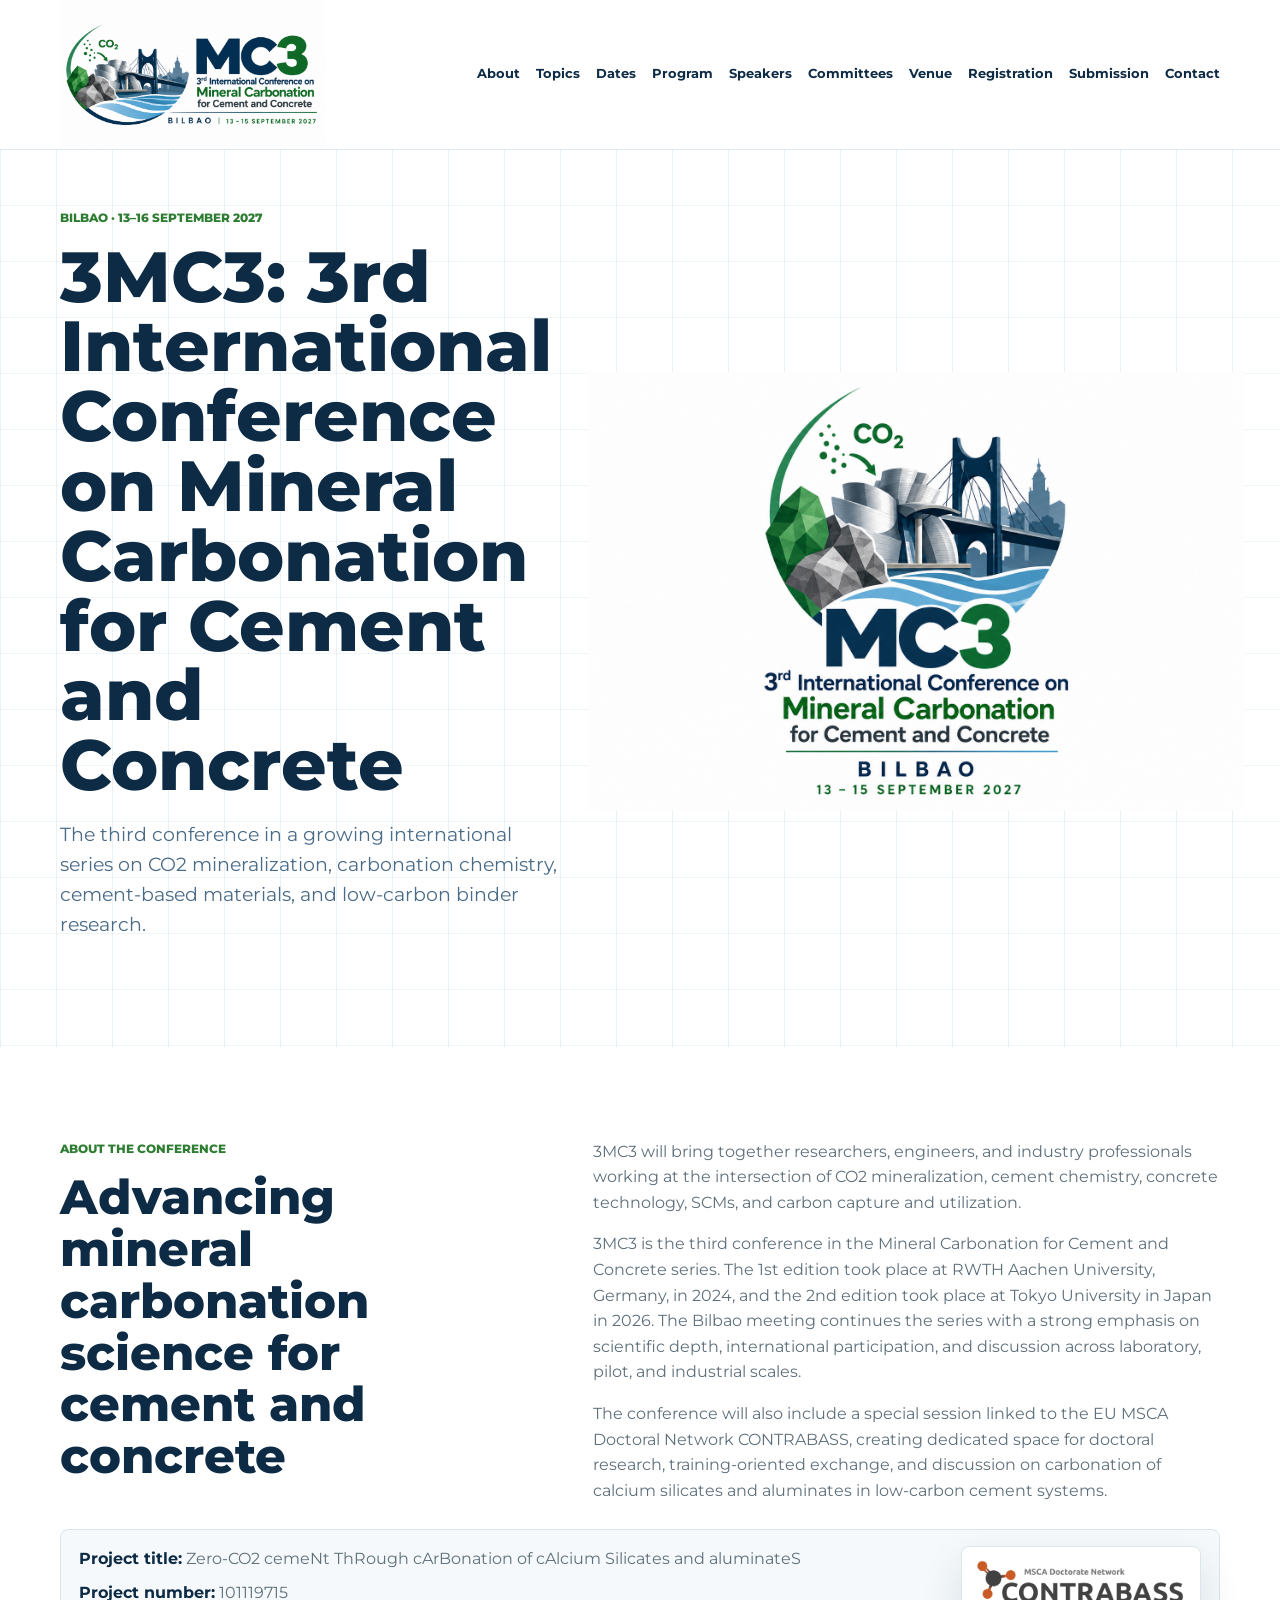
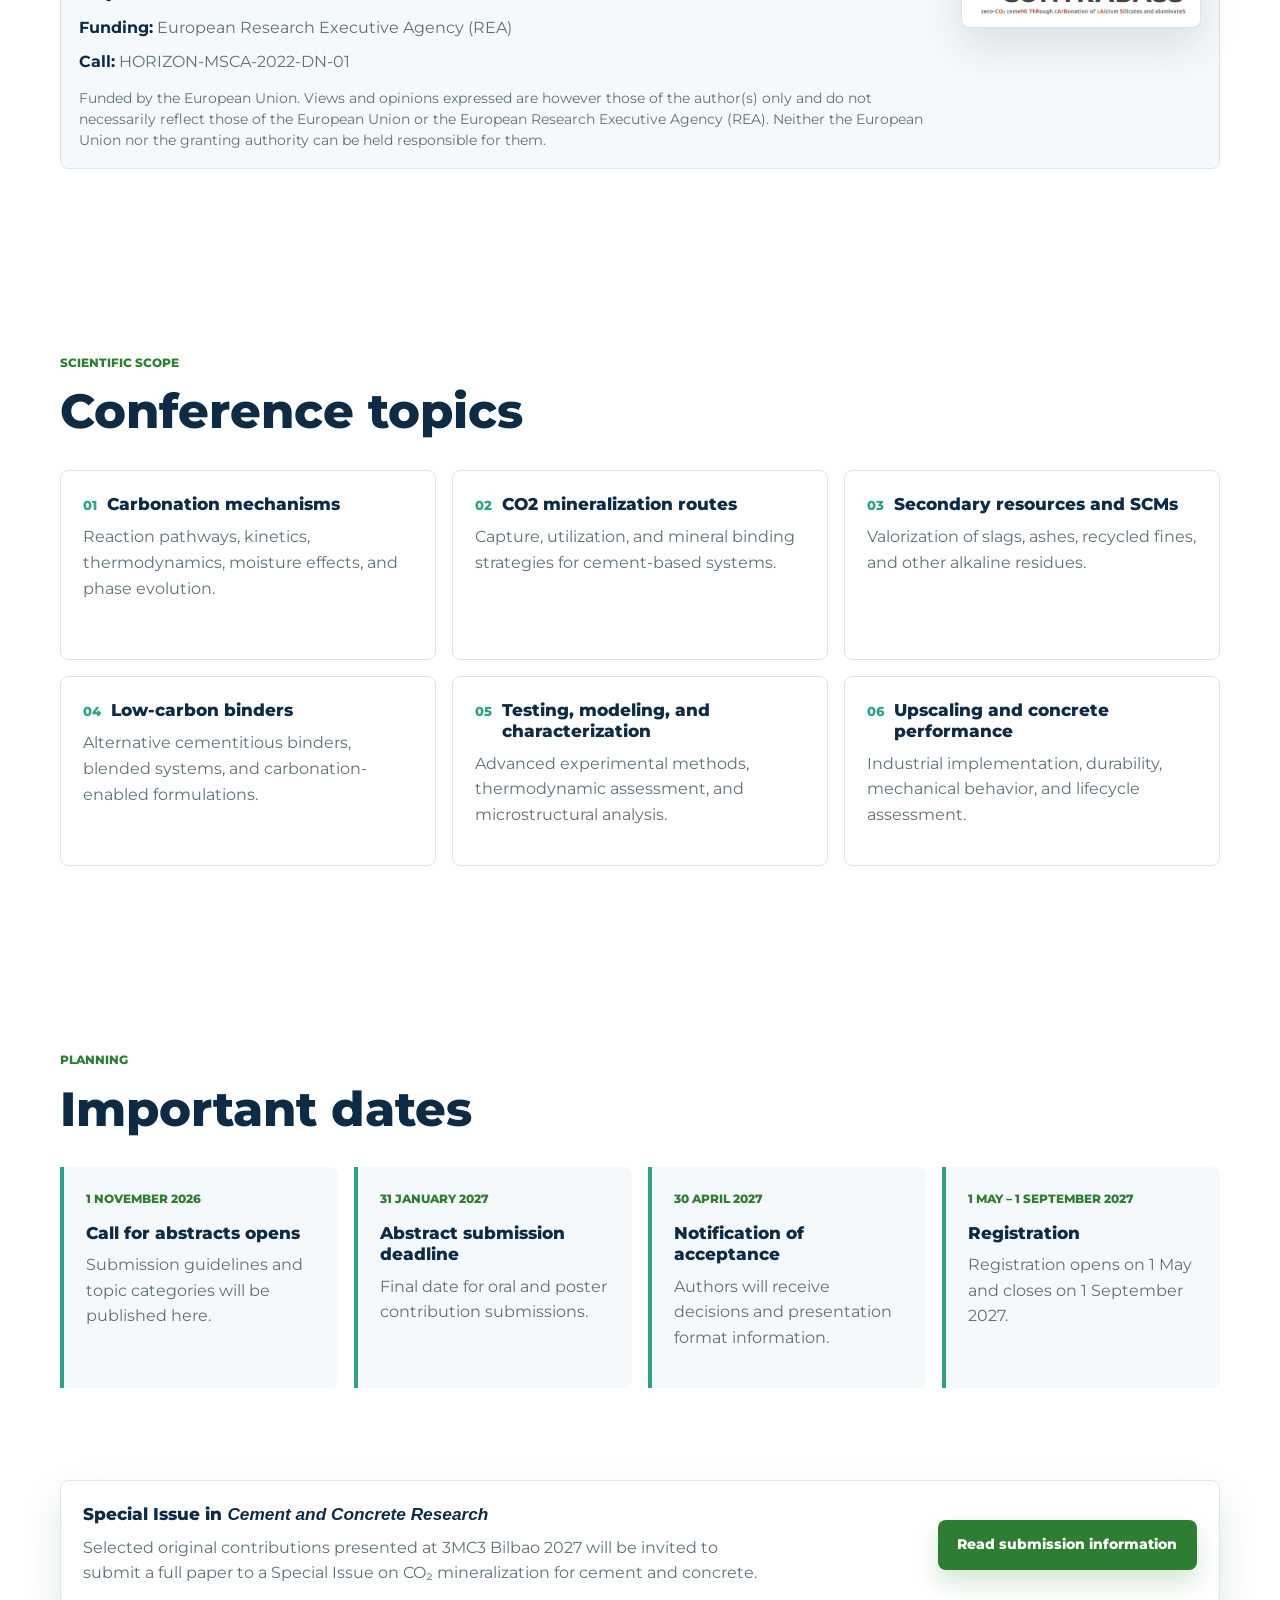
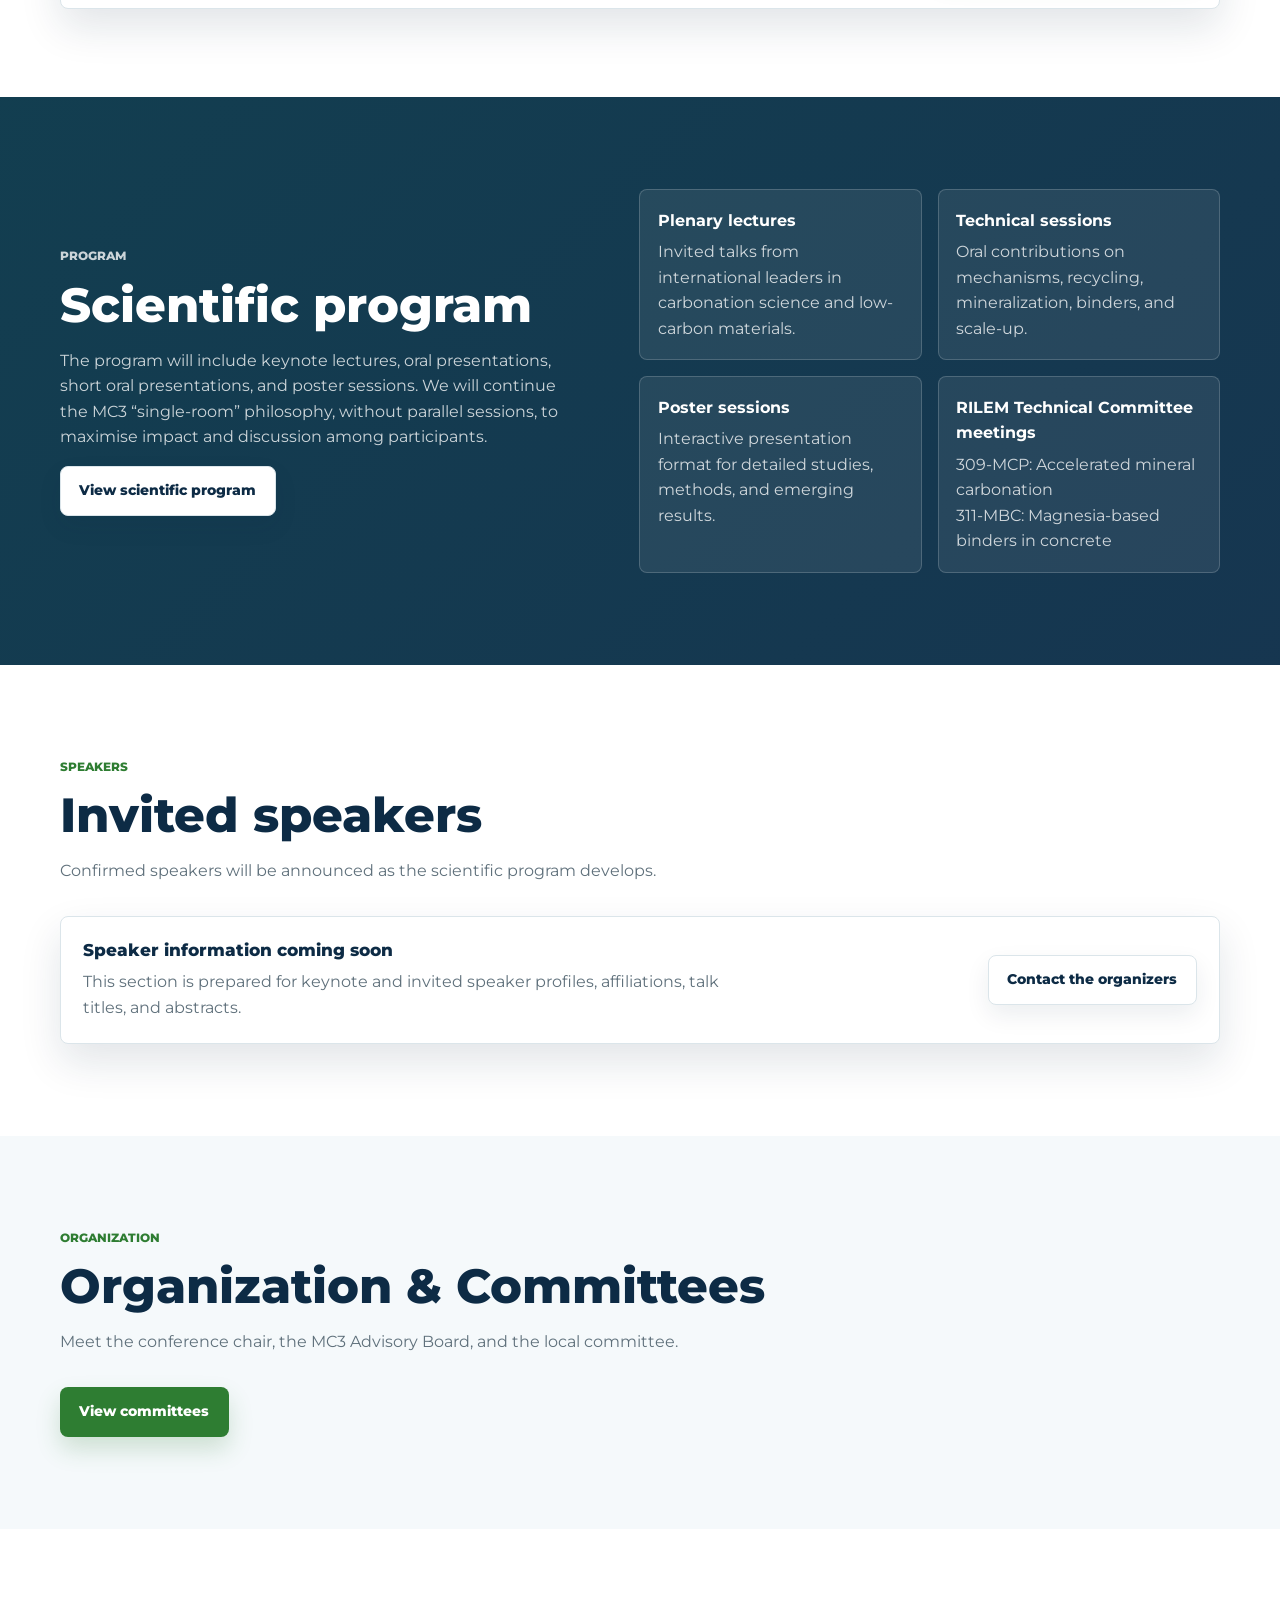
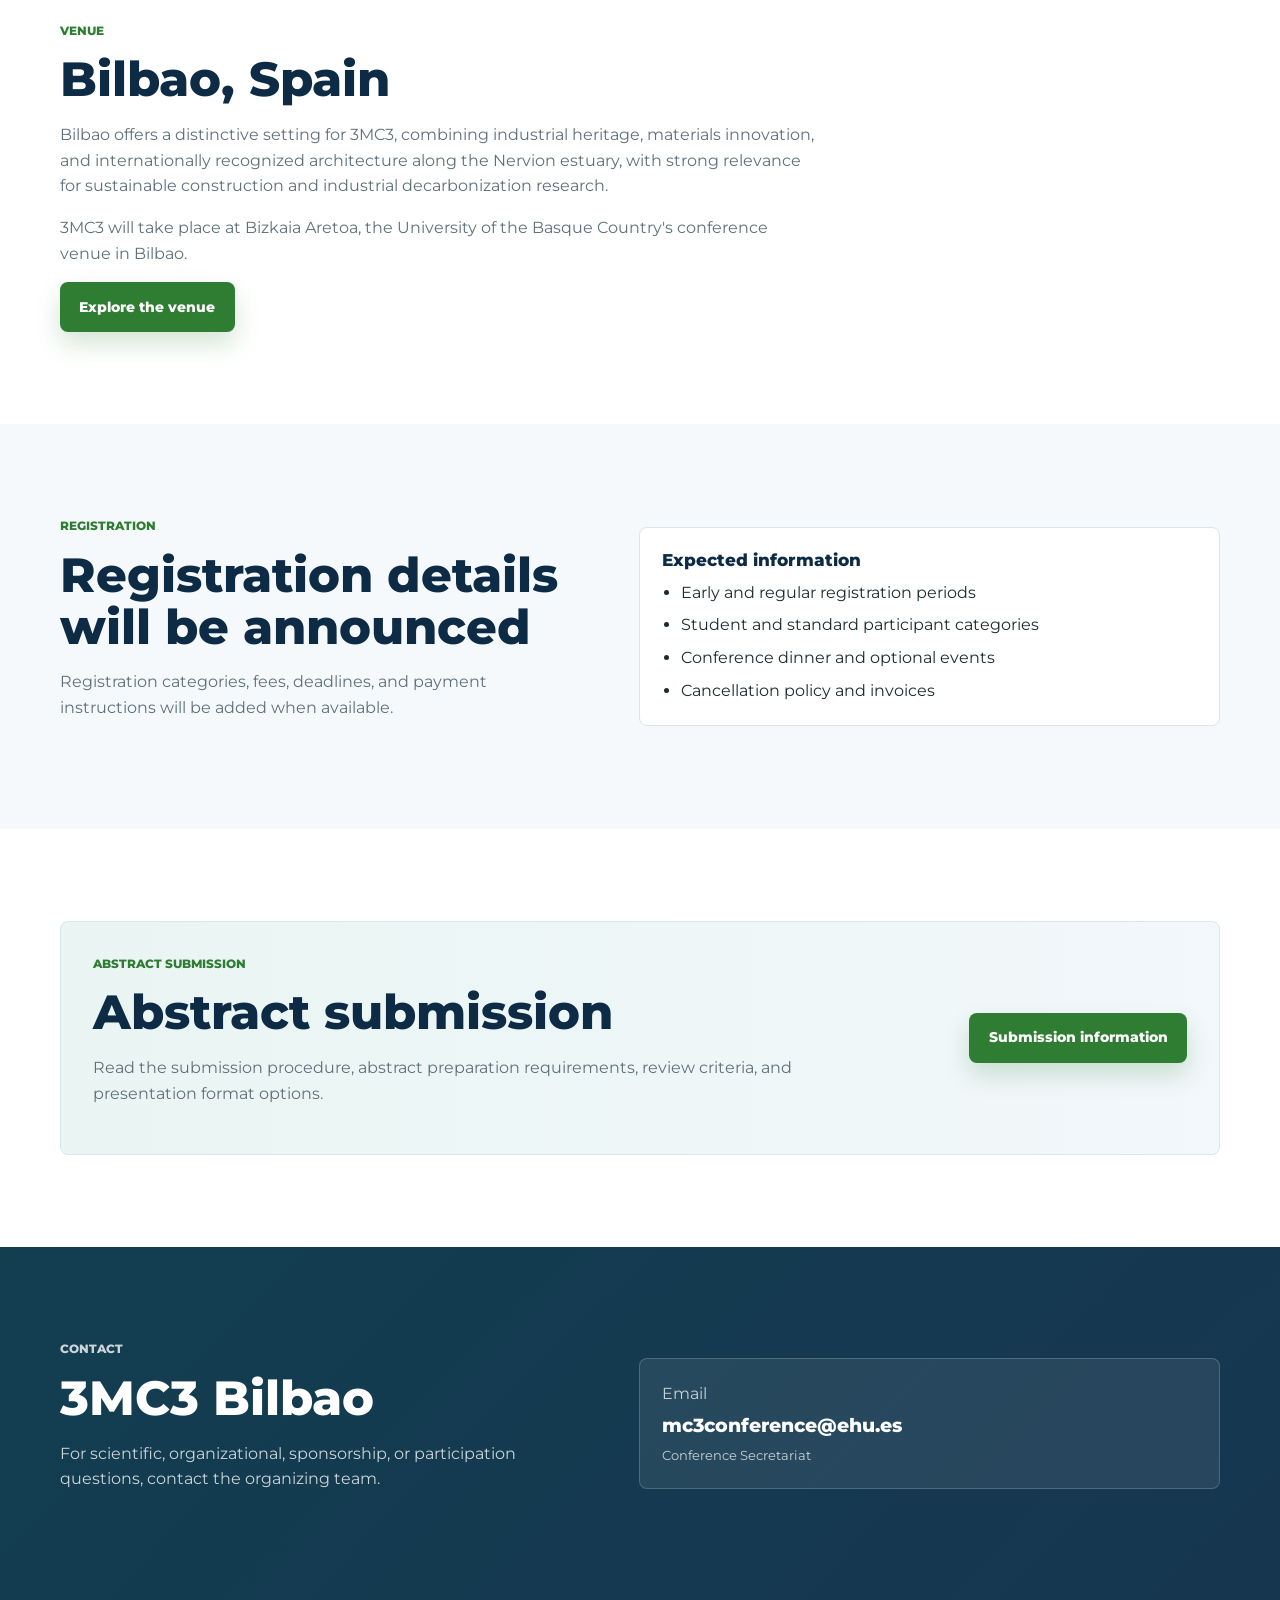
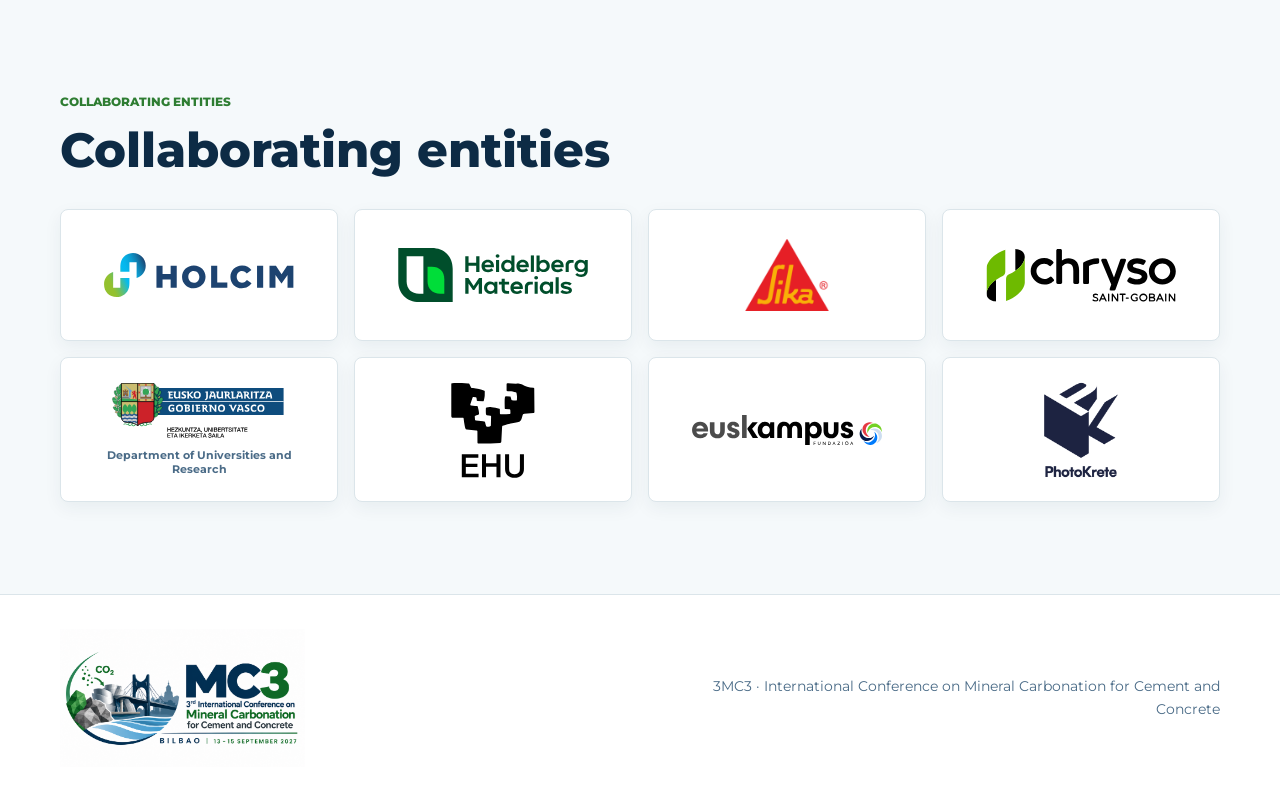
==== commit 080553cf: "scientific committe" ====
--- a/index.html
+++ b/index.html
@@ -209,7 +209,6 @@
       <div class="special-issue-banner" aria-labelledby="special-issue-banner-heading">
         <div class="container speaker-placeholder special-issue-banner-inner">
           <div>
-            <p class="section-kicker">Publication opportunity</p>
             <h3 id="special-issue-banner-heading">Special Issue in <em>Cement and Concrete Research</em></h3>
             <p>
               Selected original contributions presented at 3MC3 Bilbao 2027 will be invited to
--- a/assets/css/styles.css
+++ b/assets/css/styles.css
@@ -527,6 +527,10 @@
   max-width: var(--container);
 }
 
+#special-issue {
+  scroll-margin-top: 96px;
+}
+
 .venue-intro {
   max-width: 760px;
   margin-left: max(20px, calc((100% - var(--container)) / 2));
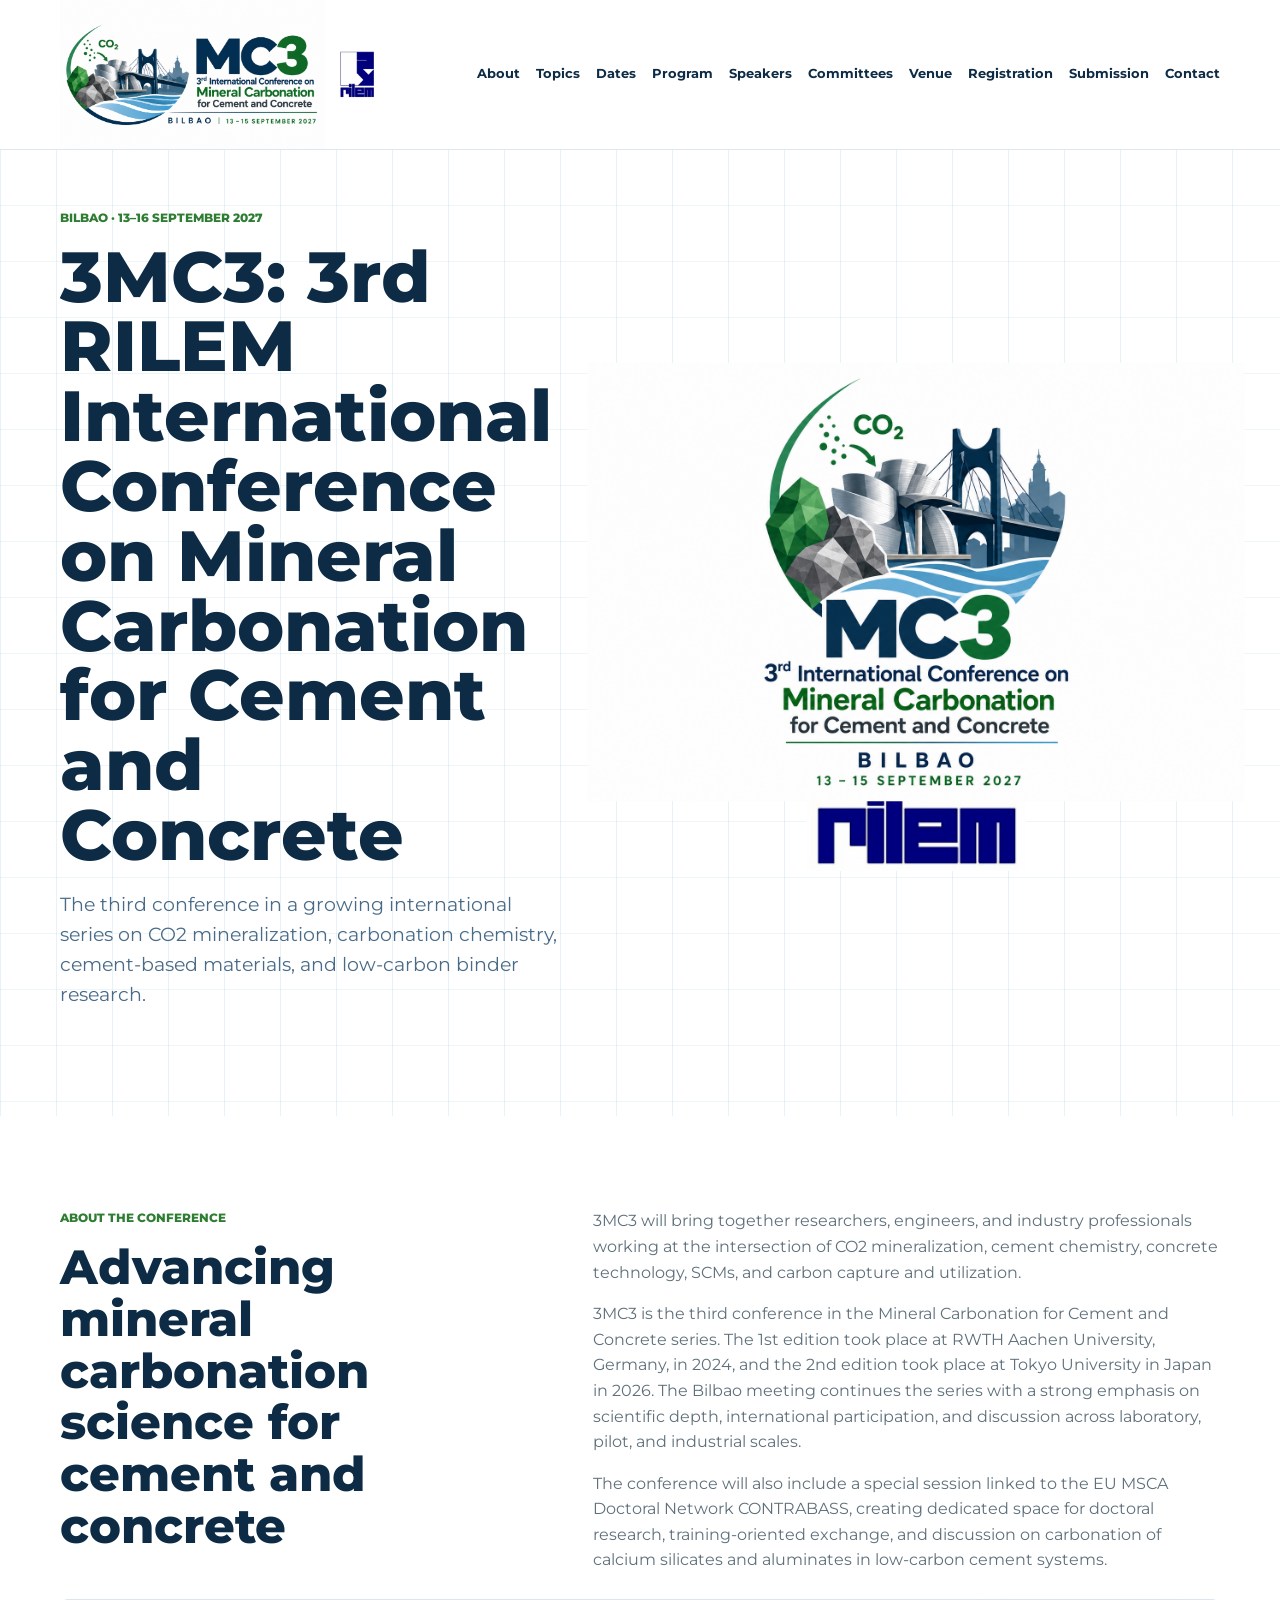
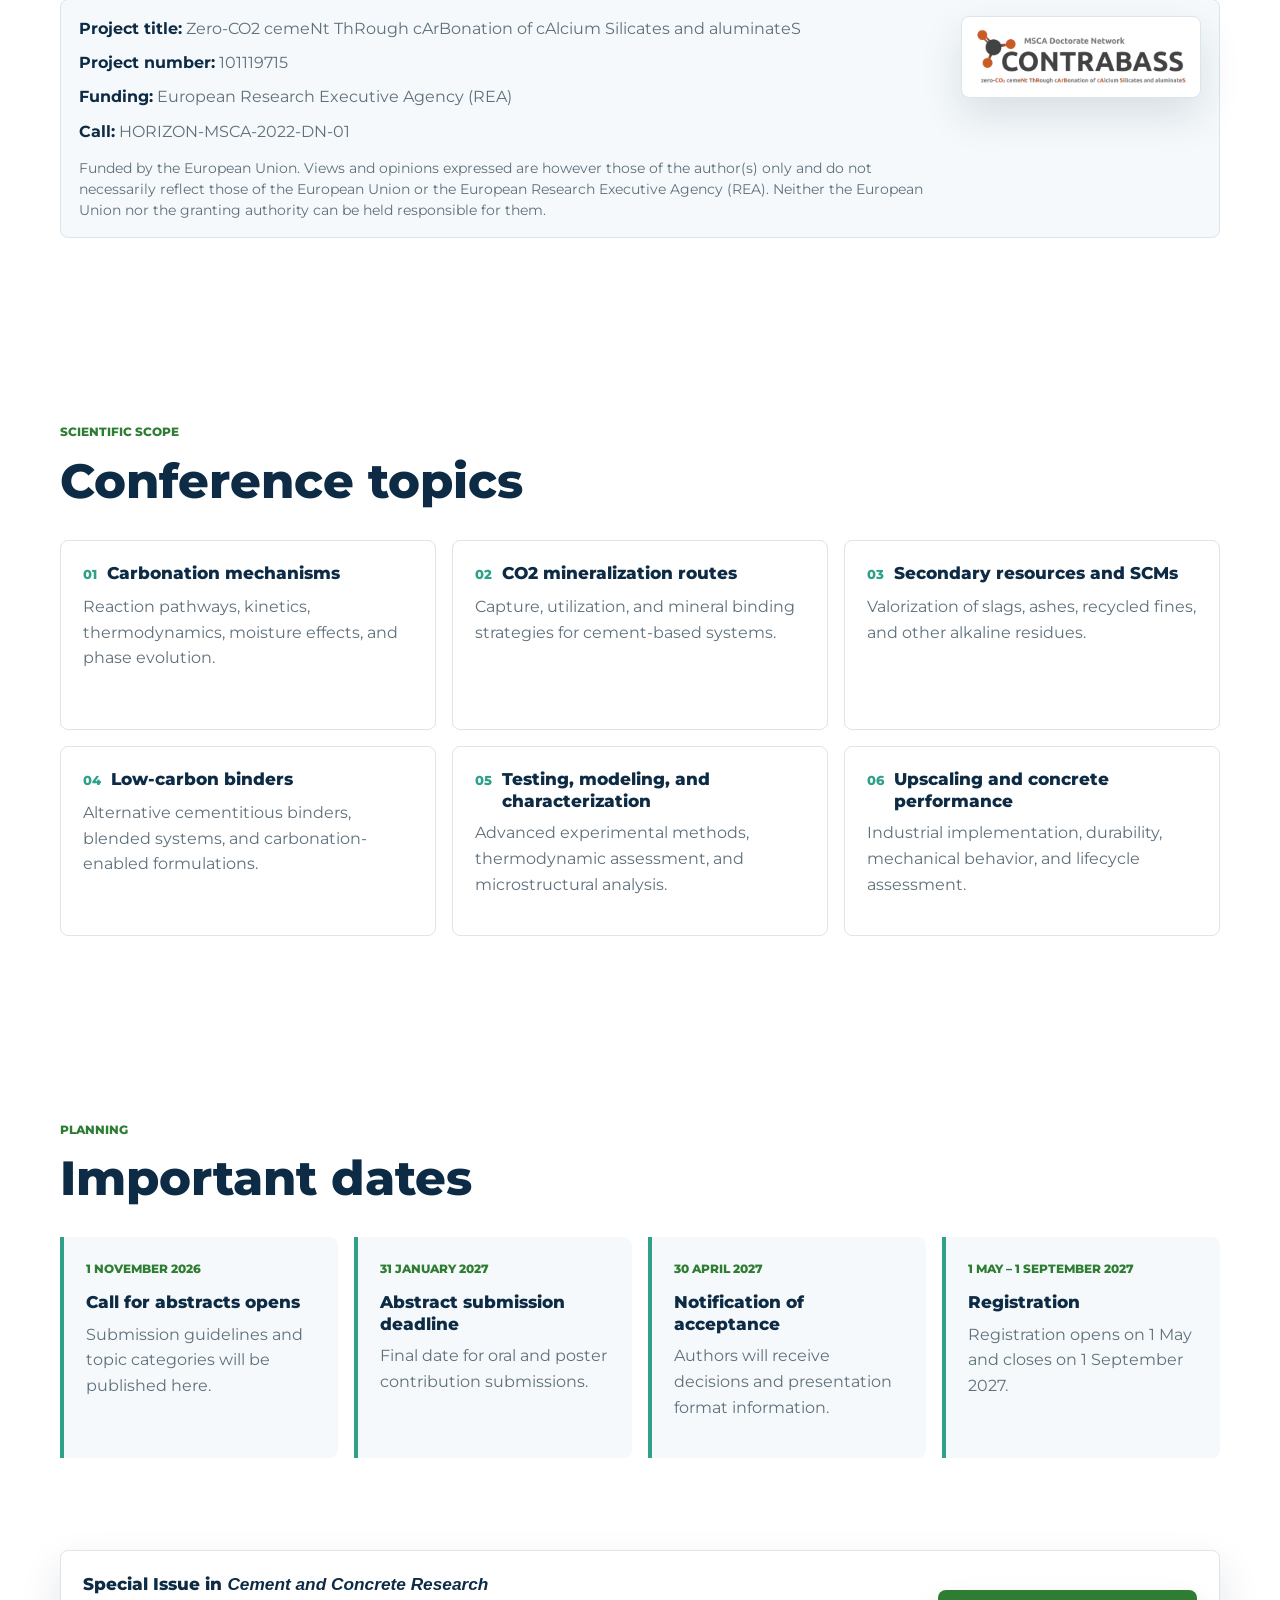
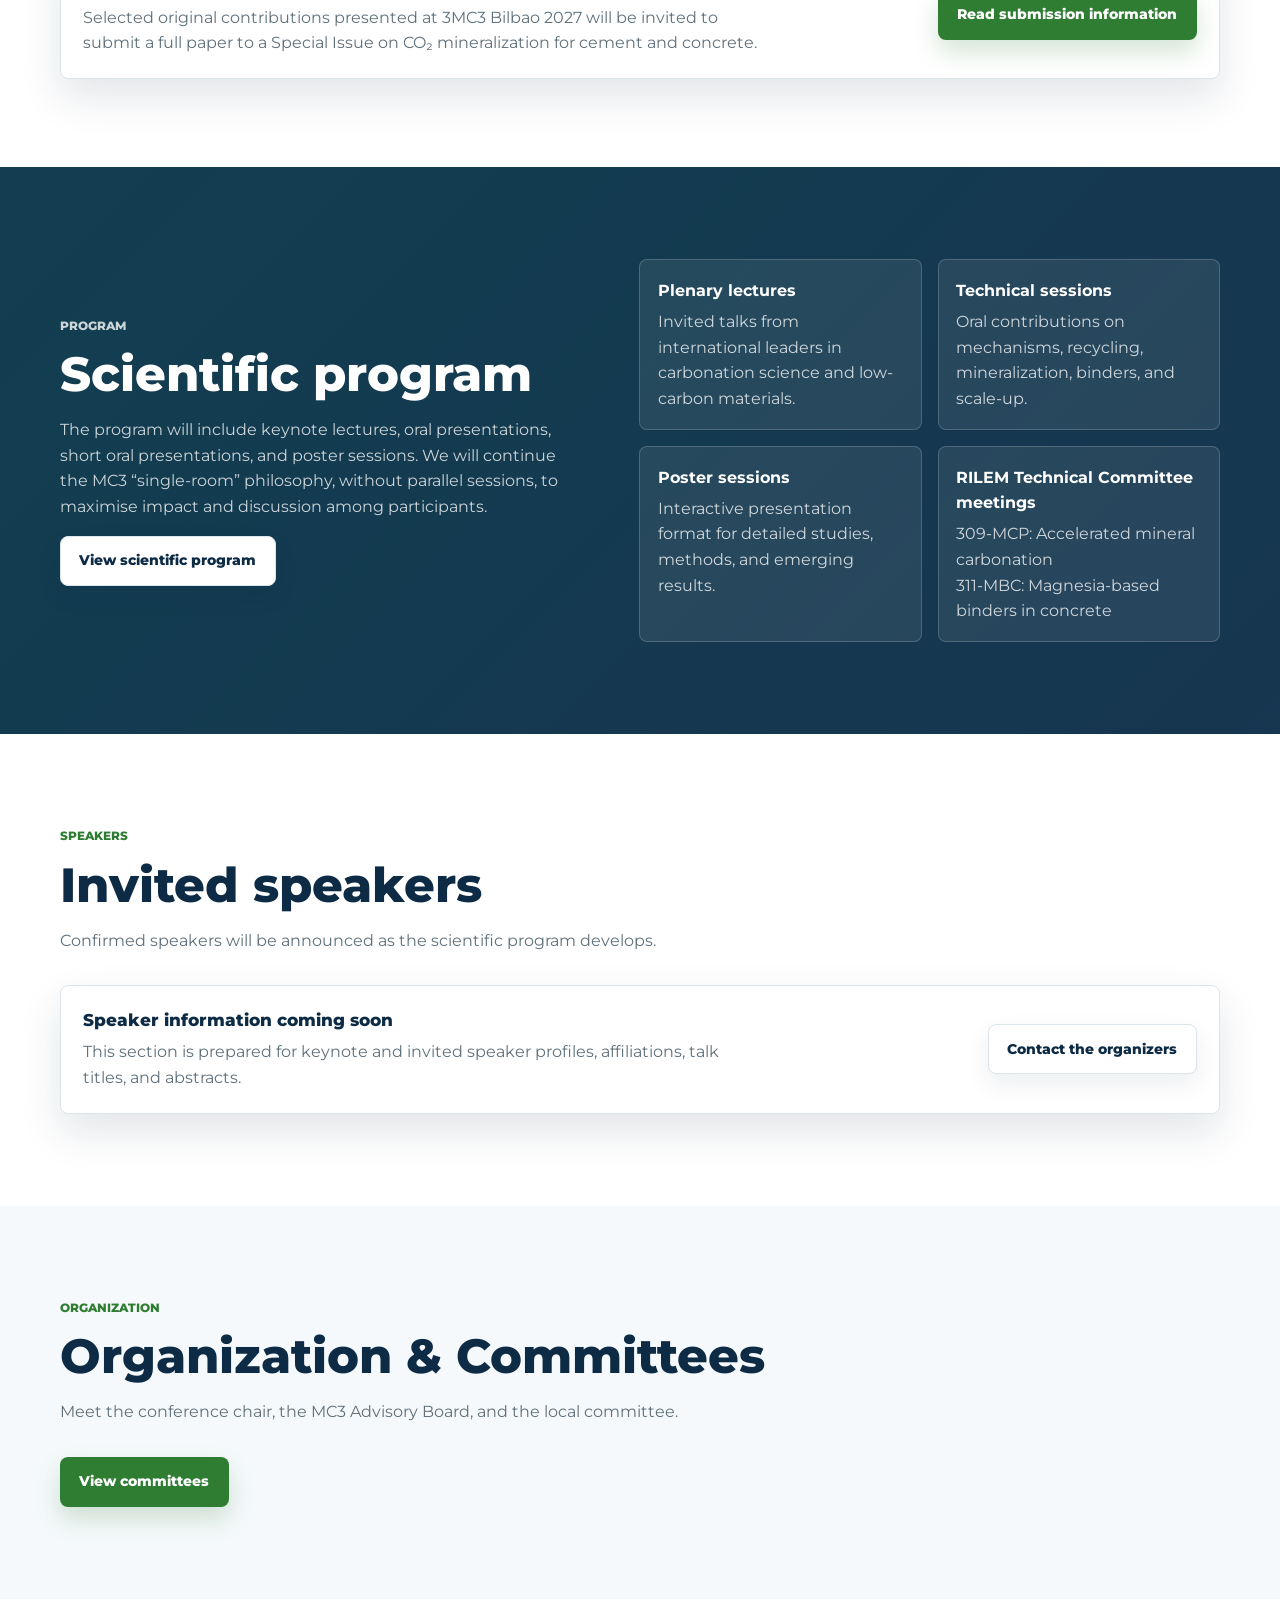
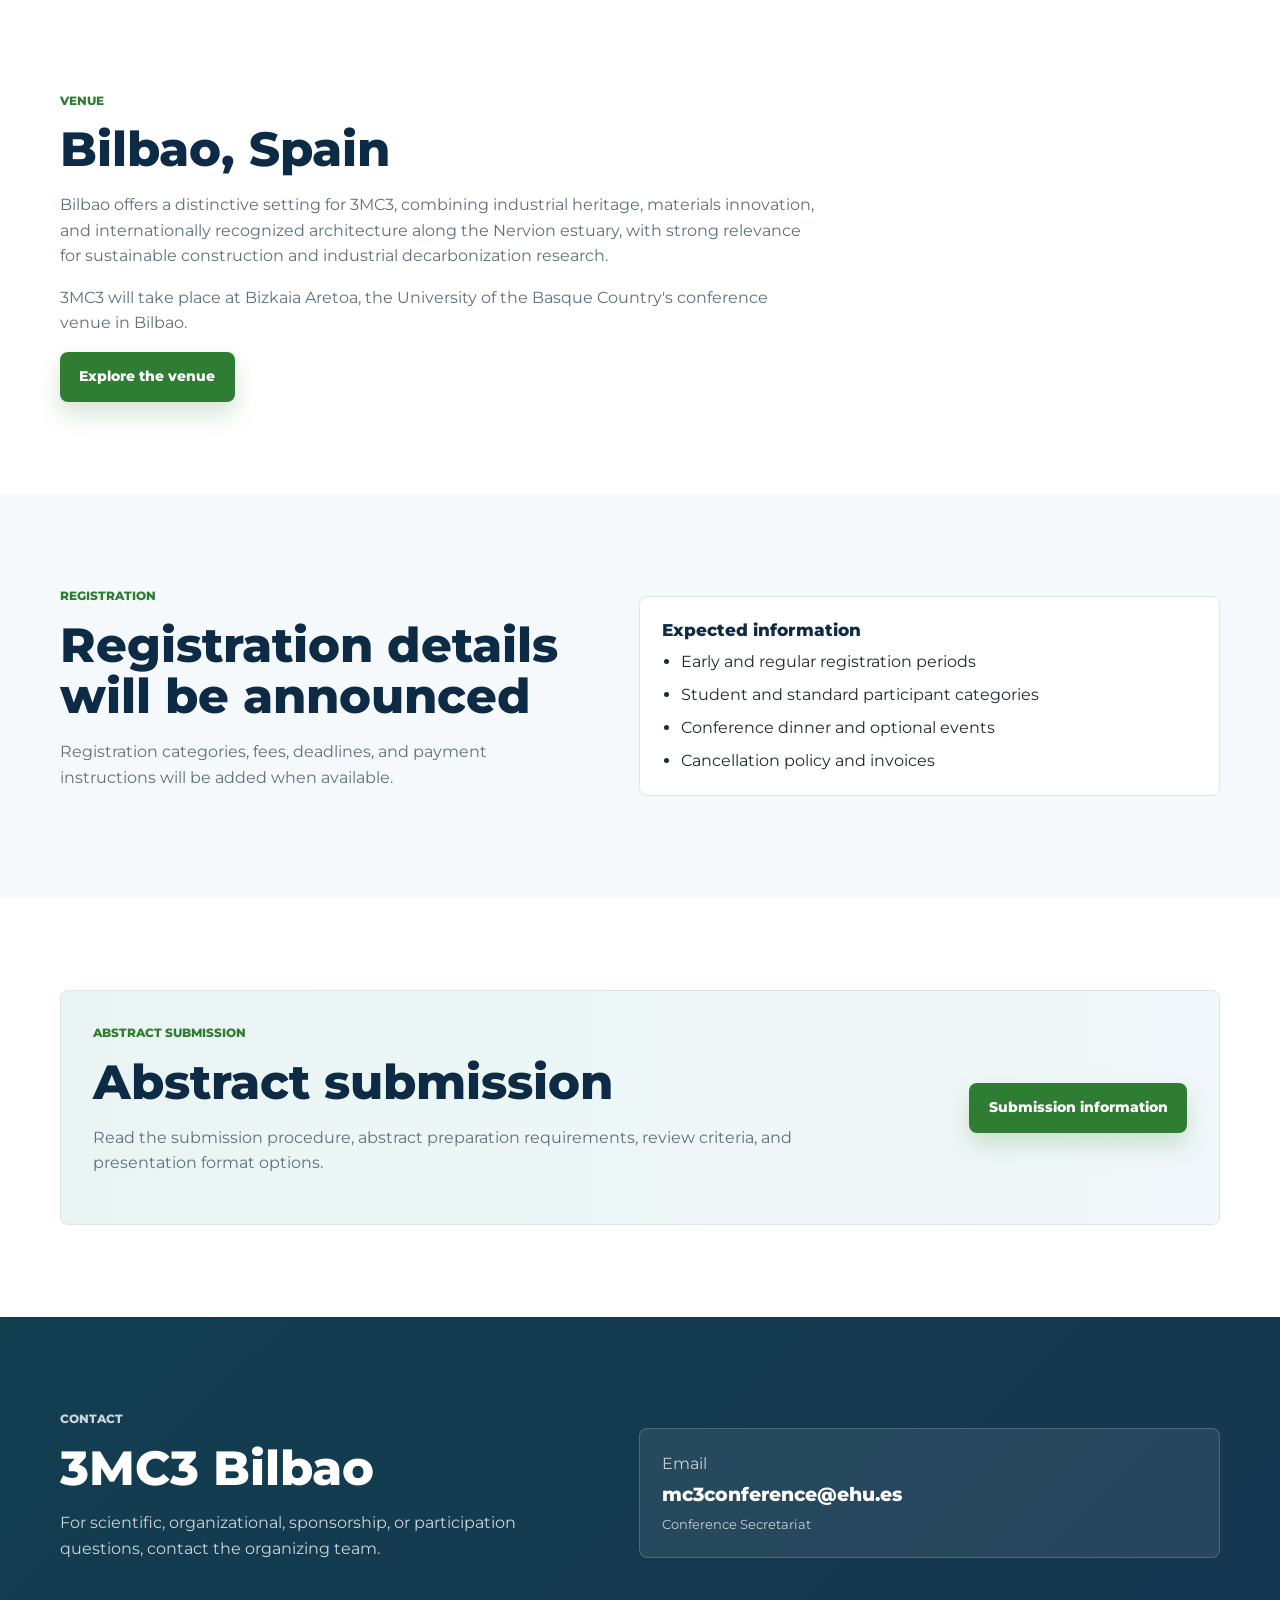
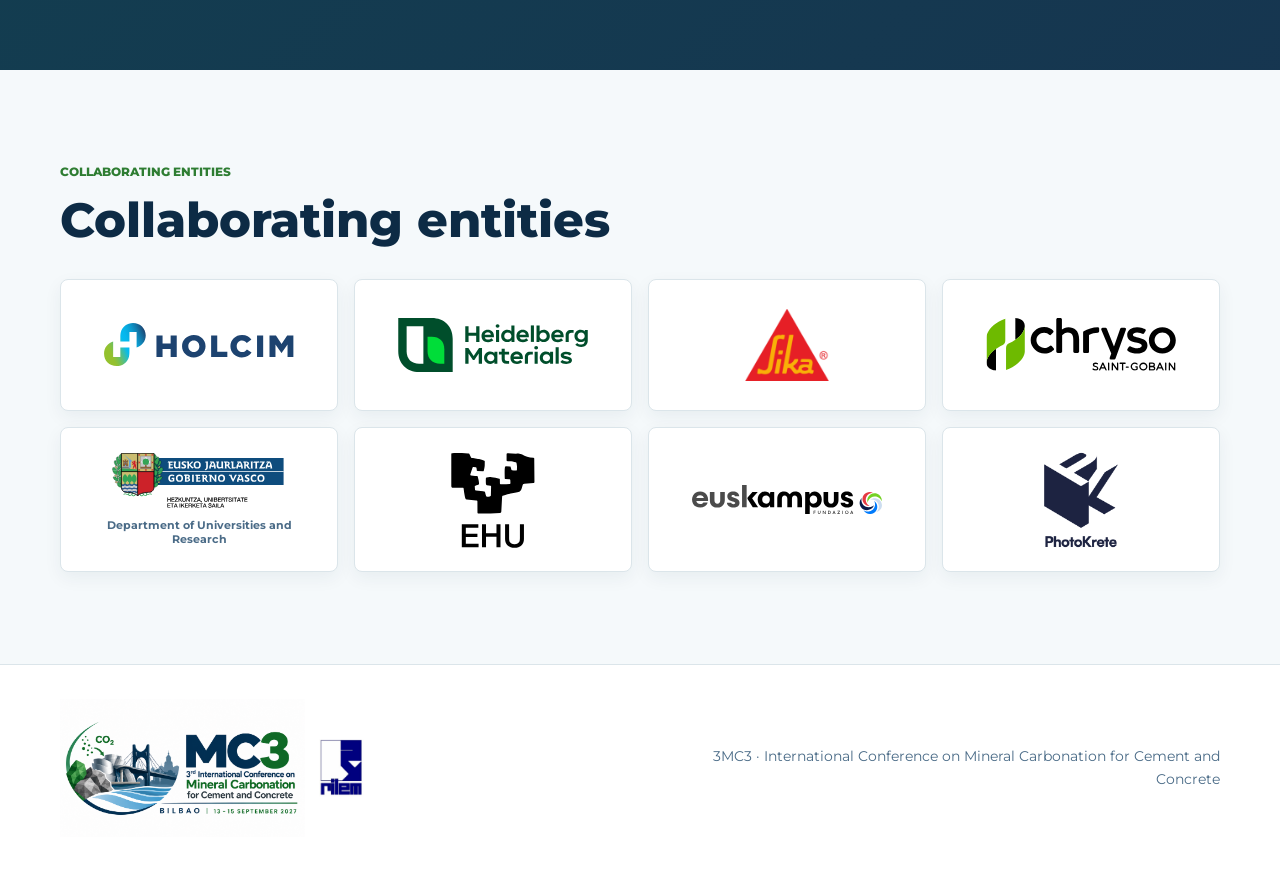
==== commit 74251a9d: "RILEM" ====
--- a/index.html
+++ b/index.html
@@ -21,13 +21,18 @@
 
     <header class="site-header" data-header>
       <div class="container header-inner">
-        <a class="brand" href="#home" aria-label="3MC3 home">
-          <img
-            src="assets/img/mc3-logo-horizontal.png"
-            alt="3MC3 Bilbao"
-            class="brand-logo"
-          />
-        </a>
+        <div class="brand-lockup">
+          <a class="brand" href="#home" aria-label="3MC3 home">
+            <img
+              src="assets/img/mc3-logo-horizontal.png"
+              alt="3MC3 Bilbao"
+              class="brand-logo"
+            />
+          </a>
+          <a class="rilem-logo-link" href="https://www.rilem.net/" target="_blank" rel="noopener" aria-label="RILEM">
+            <img src="assets/img/rilem-logo.png" alt="RILEM" />
+          </a>
+        </div>
 
         <button class="nav-toggle" type="button" aria-expanded="false" aria-controls="site-nav">
           <span></span>
@@ -56,14 +61,19 @@
         <div class="container hero-grid">
           <div class="hero-copy">
             <p class="eyebrow">Bilbao · 13–16 September 2027</p>
-            <h1>3MC3: 3rd International Conference on Mineral Carbonation for Cement and Concrete</h1>
+            <h1>3MC3: 3rd RILEM International Conference on Mineral Carbonation for Cement and Concrete</h1>
             <p class="hero-lede">
               The third conference in a growing international series on CO2 mineralization,
               carbonation chemistry, cement-based materials, and low-carbon binder research.
             </p>
           </div>
           <div class="hero-visual" aria-label="Conference visual identity">
-            <img src="assets/img/mc3-logo-main.png" alt="3MC3 Bilbao logo" />
+            <div class="hero-logo-stack">
+              <img class="hero-mc3-logo" src="assets/img/mc3-logo-main.png" alt="3MC3 Bilbao logo" />
+              <a href="https://www.rilem.net/" target="_blank" rel="noopener" aria-label="RILEM">
+                <img class="hero-rilem-wordmark" src="assets/img/rilem-wordmark.png" alt="RILEM" />
+              </a>
+            </div>
           </div>
         </div>
       </section>
@@ -397,7 +407,12 @@
 
     <footer class="site-footer">
       <div class="container footer-inner">
-        <img src="assets/img/mc3-logo-horizontal.png" alt="3MC3 Bilbao" />
+        <div class="footer-logos">
+          <img class="footer-mc3-logo" src="assets/img/mc3-logo-horizontal.png" alt="3MC3 Bilbao" />
+          <a href="https://www.rilem.net/" target="_blank" rel="noopener" aria-label="RILEM">
+            <img class="footer-rilem-logo" src="assets/img/rilem-logo.png" alt="RILEM" />
+          </a>
+        </div>
         <p>
           3MC3 · International Conference on Mineral Carbonation for Cement and Concrete
         </p>
--- a/assets/css/styles.css
+++ b/assets/css/styles.css
@@ -115,9 +115,28 @@
   flex: 0 0 auto;
 }
 
+.brand-lockup,
+.footer-logos {
+  display: flex;
+  align-items: center;
+  gap: 0.85rem;
+}
+
 .brand-logo {
   width: 265px;
   height: auto;
+}
+
+.rilem-logo-link {
+  display: inline-flex;
+  align-items: center;
+}
+
+.rilem-logo-link img {
+  display: block;
+  width: 38px;
+  height: 48px;
+  object-fit: contain;
 }
 
 .site-nav {
@@ -307,9 +326,22 @@
   justify-content: center;
 }
 
-.hero-visual img {
+.hero-logo-stack {
+  display: flex;
+  flex-direction: column;
+  align-items: center;
+}
+
+.hero-mc3-logo {
   width: 100%;
   transform: scale(1.08);
+}
+
+.hero-rilem-wordmark {
+  display: block;
+  width: min(38%, 220px);
+  height: auto;
+  margin: 0.85rem auto 0;
 }
 
 .two-column {
@@ -778,8 +810,15 @@
   gap: 2rem;
 }
 
-.footer-inner img {
+.footer-mc3-logo {
   width: 245px;
+}
+
+.footer-rilem-logo {
+  display: block;
+  width: 46px;
+  height: 58px;
+  object-fit: contain;
 }
 
 .footer-inner p {
